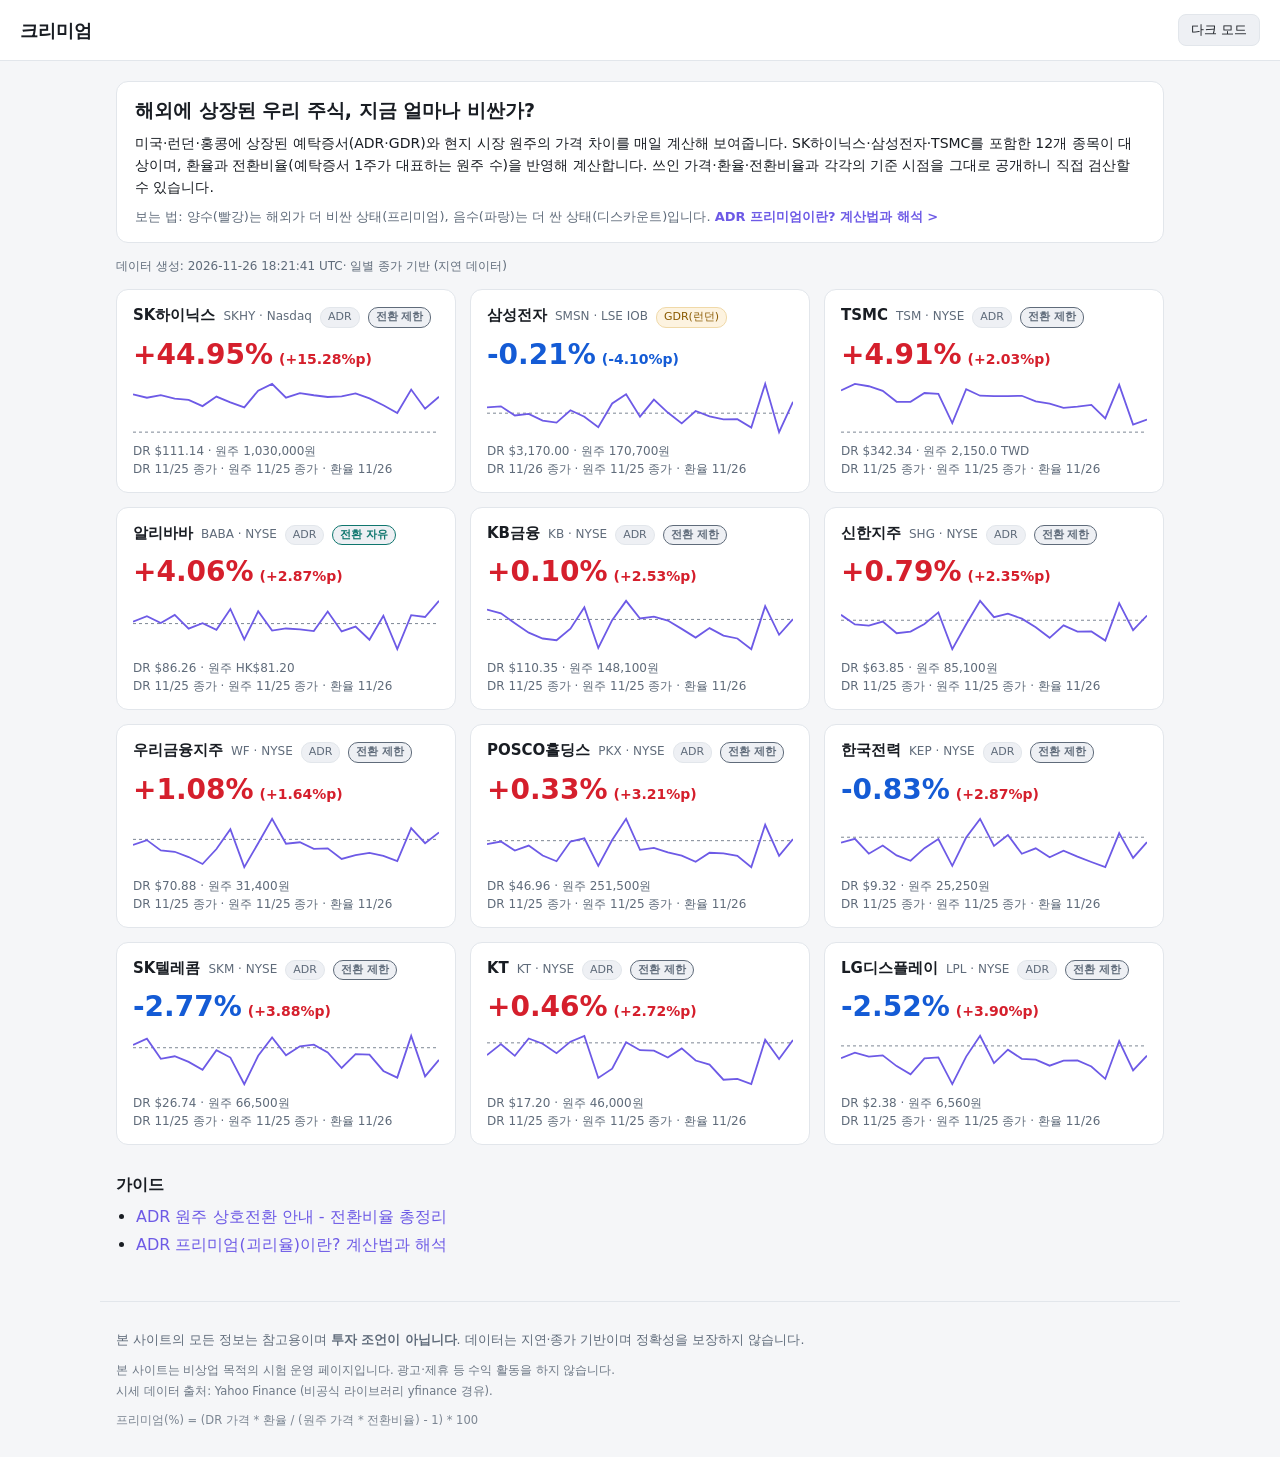
==== src/web/index.html @ 298f9322 "chore: intraday data update (2026-11-26T18:21)" ====
<!DOCTYPE html>
<html lang="ko">
<head>
<meta charset="utf-8">
<meta name="viewport" content="width=device-width, initial-scale=1">
<title>한국·대만 ADR 프리미엄 추적 - 크리미엄</title>
<meta name="description" content="SK하이닉스 SKHY, 삼성전자 GDR, TSMC 등 11종목의 ADR 프리미엄(괴리율)을 계산 근거와 함께 매일 차트로 보여드립니다.">
<link rel="canonical" href="https://jasony93.github.io/">
<meta property="og:title" content="한국·대만 ADR 프리미엄 추적 - 크리미엄">
<meta property="og:description" content="SK하이닉스 SKHY, 삼성전자 GDR, TSMC 등 11종목의 ADR 프리미엄(괴리율)을 계산 근거와 함께 매일 차트로 보여드립니다.">
<meta property="og:type" content="website">
<meta property="og:url" content="https://jasony93.github.io/">
<meta property="og:site_name" content="크리미엄">
<meta name="google-site-verification" content="awEyar43Z5ClZHmGhIsxER21AYQvNLZ_QZ8KQ0EwgG8">
<link rel="stylesheet" href="styles.css?v=40cbd6d7">
<script>
// 첫 페인트 전 테마 적용 (깜빡임 방지)
(function () {
  var saved = null;
  try { saved = localStorage.getItem("theme"); } catch (e) {}
  var theme = saved || (window.matchMedia &&
    window.matchMedia("(prefers-color-scheme: dark)").matches ? "dark" : "light");
  document.documentElement.setAttribute("data-theme", theme);
})();
// 구 해시 URL(#/SKHY) -> 새 경로 리다이렉트
(function () {
  var m = location.hash.match(/^#\/([A-Za-z0-9]+)/);
  if (!m) return;
  var t = m[1].toLowerCase();
  var known = ["skhy", "smsn", "tsm", "baba", "kb", "shg", "wf", "pkx", "kep", "skm", "kt", "lpl"];
  if (known.indexOf(t) >= 0) { location.replace("stocks/" + t + "/"); }
  else if (m[1] === "/" || m[1] === "") { location.replace("./"); }
})();
</script>
<script type="application/ld+json">{"@context": "https://schema.org", "@graph": [{"@type": "WebSite", "name": "크리미엄", "url": "https://jasony93.github.io/"}, {"@type": "Organization", "name": "크리미엄", "url": "https://jasony93.github.io/"}]}</script>
</head>
<body data-page="main" data-root="">
<header class="site-header">
  <a class="site-title" href="./">크리미엄</a>
  <button id="theme-toggle" class="theme-toggle" type="button"
          aria-label="라이트/다크 테마 전환">다크 모드</button>
</header>

<main id="view" class="view">
<section class="intro"><h1 class="intro-headline">해외에 상장된 우리 주식, 지금 얼마나 비싼가?</h1><p class="intro-body">미국·런던·홍콩에 상장된 예탁증서(ADR·GDR)와 현지 시장 원주의 가격 차이를 매일 계산해 보여줍니다. SK하이닉스·삼성전자·TSMC를 포함한 12개 종목이 대상이며, 환율과 전환비율(예탁증서 1주가 대표하는 원주 수)을 반영해 계산합니다. 쓰인 가격·환율·전환비율과 각각의 기준 시점을 그대로 공개하니 직접 검산할 수 있습니다.</p><p class="intro-reading">보는 법: 양수(빨강)는 해외가 더 비싼 상태(프리미엄), 음수(파랑)는 더 싼 상태(디스카운트)입니다. <a class="intro-link" href="guide/adr-premium/">ADR 프리미엄이란? 계산법과 해석 &gt;</a></p></section>
<p class="updated-at">데이터 생성: 2026-11-26 18:21:41 UTC· 일별 종가 기반 (지연 데이터)</p>
<div class="card-grid">
<a class="card" href="stocks/skhy/"><div class="card-head"><span class="card-name">SK하이닉스</span><span class="card-ticker">SKHY · Nasdaq</span><span class="badge">ADR</span><span class="badge conv-badge conv-badge-limited" title="DR을 원주로 바꾸는 방향만 자유롭고, 원주를 DR로 만드는 방향은 제한돼 괴리가 오래 유지될 수 있습니다">전환 제한</span></div><div class="card-premium pos">+44.95%<span class="card-delta pos" title="11/24 대비">(+15.28%p)</span></div><div class="card-spark"><svg viewBox="0 0 260 56" preserveAspectRatio="none" role="img" aria-label="최근 30일 프리미엄 추이"><line x1="0" x2="260" y1="52.14" y2="52.14" stroke="var(--zero-line)" stroke-width="1" stroke-dasharray="3 3" vector-effect="non-scaling-stroke"/><path d="M0.00 14.39 L11.82 17.74 L23.64 15.10 L35.45 18.71 L47.27 19.96 L59.09 26.10 L70.91 16.60 L82.73 22.45 L94.55 27.40 L106.36 10.66 L118.18 3.86 L130.00 17.61 L141.82 13.10 L153.64 15.26 L165.45 16.99 L177.27 16.29 L189.09 13.37 L200.91 18.45 L212.73 25.28 L224.55 33.04 L236.36 9.55 L248.18 28.73 L260.00 16.74" fill="none" stroke="var(--accent)" stroke-width="1.8" vector-effect="non-scaling-stroke"/></svg></div><div class="card-prices">DR $111.14 · 원주 1,030,000원</div><div class="card-asof">DR 11/25 종가 · 원주 11/25 종가 · 환율 11/26</div></a>
<a class="card" href="stocks/smsn/"><div class="card-head"><span class="card-name">삼성전자</span><span class="card-ticker">SMSN · LSE IOB</span><span class="badge badge-gdr" title="이 종목은 미국 ADR가 아닌 런던증권거래소(IOB) 상장 글로벌 예탁증서(GDR)입니다. USD로 거래되며 프리미엄 계산 방식은 ADR와 동일합니다.">GDR(런던)</span></div><div class="card-premium neg">-0.21%<span class="card-delta neg" title="11/25 대비">(-4.10%p)</span></div><div class="card-spark"><svg viewBox="0 0 260 56" preserveAspectRatio="none" role="img" aria-label="최근 30일 프리미엄 추이"><line x1="0" x2="260" y1="33.18" y2="33.18" stroke="var(--zero-line)" stroke-width="1" stroke-dasharray="3 3" vector-effect="non-scaling-stroke"/><path d="M0.00 27.29 L11.82 26.30 L23.64 35.48 L35.45 33.95 L47.27 40.56 L59.09 42.60 L70.91 30.21 L82.73 36.67 L94.55 47.27 L106.36 23.44 L118.18 14.21 L130.00 36.68 L141.82 19.61 L153.64 32.54 L165.45 43.42 L177.27 30.98 L189.09 36.29 L200.91 39.39 L212.73 39.19 L224.55 47.62 L236.36 3.86 L248.18 52.14 L260.00 21.82" fill="none" stroke="var(--accent)" stroke-width="1.8" vector-effect="non-scaling-stroke"/></svg></div><div class="card-prices">DR $3,170.00 · 원주 170,700원</div><div class="card-asof">DR 11/26 종가 · 원주 11/25 종가 · 환율 11/26</div></a>
<a class="card" href="stocks/tsm/"><div class="card-head"><span class="card-name">TSMC</span><span class="card-ticker">TSM · NYSE</span><span class="badge">ADR</span><span class="badge conv-badge conv-badge-limited" title="DR을 원주로 바꾸는 방향만 자유롭고, 원주를 DR로 만드는 방향은 제한돼 괴리가 오래 유지될 수 있습니다">전환 제한</span></div><div class="card-premium pos">+4.91%<span class="card-delta pos" title="11/24 대비">(+2.03%p)</span></div><div class="card-spark"><svg viewBox="0 0 260 56" preserveAspectRatio="none" role="img" aria-label="최근 30일 프리미엄 추이"><line x1="0" x2="260" y1="52.14" y2="52.14" stroke="var(--zero-line)" stroke-width="1" stroke-dasharray="3 3" vector-effect="non-scaling-stroke"/><path d="M0.00 10.50 L11.82 3.86 L23.64 6.24 L35.45 10.78 L47.27 21.74 L59.09 21.86 L70.91 13.01 L82.73 13.83 L94.55 43.04 L106.36 9.10 L118.18 15.69 L130.00 16.06 L141.82 16.15 L153.64 15.78 L165.45 21.32 L177.27 23.72 L189.09 27.86 L200.91 26.65 L212.73 24.86 L224.55 38.38 L236.36 4.89 L248.18 44.61 L260.00 39.47" fill="none" stroke="var(--accent)" stroke-width="1.8" vector-effect="non-scaling-stroke"/></svg></div><div class="card-prices">DR $342.34 · 원주 2,150.0 TWD</div><div class="card-asof">DR 11/25 종가 · 원주 11/25 종가 · 환율 11/26</div></a>
<a class="card" href="stocks/baba/"><div class="card-head"><span class="card-name">알리바바</span><span class="card-ticker">BABA · NYSE</span><span class="badge">ADR</span><span class="badge conv-badge conv-badge-free" title="원주와 DR 사이 양방향 전환이 자유로워 괴리가 작게 유지됩니다">전환 자유</span></div><div class="card-premium pos">+4.06%<span class="card-delta pos" title="11/24 대비">(+2.87%p)</span></div><div class="card-spark"><svg viewBox="0 0 260 56" preserveAspectRatio="none" role="img" aria-label="최근 30일 프리미엄 추이"><line x1="0" x2="260" y1="26.59" y2="26.59" stroke="var(--zero-line)" stroke-width="1" stroke-dasharray="3 3" vector-effect="non-scaling-stroke"/><path d="M0.00 24.76 L11.82 19.21 L23.64 26.05 L35.45 17.94 L47.27 31.70 L59.09 26.21 L70.91 32.78 L82.73 11.99 L94.55 42.38 L106.36 14.28 L118.18 33.63 L130.00 31.48 L141.82 32.34 L153.64 34.08 L165.45 14.46 L177.27 34.43 L189.09 29.58 L200.91 42.76 L212.73 18.75 L224.55 52.14 L236.36 18.17 L248.18 20.01 L260.00 3.86" fill="none" stroke="var(--accent)" stroke-width="1.8" vector-effect="non-scaling-stroke"/></svg></div><div class="card-prices">DR $86.26 · 원주 HK$81.20</div><div class="card-asof">DR 11/25 종가 · 원주 11/25 종가 · 환율 11/26</div></a>
<a class="card" href="stocks/kb/"><div class="card-head"><span class="card-name">KB금융</span><span class="card-ticker">KB · NYSE</span><span class="badge">ADR</span><span class="badge conv-badge conv-badge-limited" title="DR을 원주로 바꾸는 방향만 자유롭고, 원주를 DR로 만드는 방향은 제한돼 괴리가 오래 유지될 수 있습니다">전환 제한</span></div><div class="card-premium pos">+0.10%<span class="card-delta pos" title="11/24 대비">(+2.53%p)</span></div><div class="card-spark"><svg viewBox="0 0 260 56" preserveAspectRatio="none" role="img" aria-label="최근 30일 프리미엄 추이"><line x1="0" x2="260" y1="22.43" y2="22.43" stroke="var(--zero-line)" stroke-width="1" stroke-dasharray="3 3" vector-effect="non-scaling-stroke"/><path d="M0.00 12.51 L11.82 16.30 L23.64 26.16 L35.45 35.70 L47.27 41.51 L59.09 43.21 L70.91 31.67 L82.73 10.34 L94.55 50.97 L106.36 23.16 L118.18 3.86 L130.00 21.48 L141.82 19.62 L153.64 23.60 L165.45 31.89 L177.27 40.60 L189.09 31.09 L200.91 38.53 L212.73 41.49 L224.55 52.14 L236.36 9.14 L248.18 37.77 L260.00 22.17" fill="none" stroke="var(--accent)" stroke-width="1.8" vector-effect="non-scaling-stroke"/></svg></div><div class="card-prices">DR $110.35 · 원주 148,100원</div><div class="card-asof">DR 11/25 종가 · 원주 11/25 종가 · 환율 11/26</div></a>
<a class="card" href="stocks/shg/"><div class="card-head"><span class="card-name">신한지주</span><span class="card-ticker">SHG · NYSE</span><span class="badge">ADR</span><span class="badge conv-badge conv-badge-limited" title="DR을 원주로 바꾸는 방향만 자유롭고, 원주를 DR로 만드는 방향은 제한돼 괴리가 오래 유지될 수 있습니다">전환 제한</span></div><div class="card-premium pos">+0.79%<span class="card-delta pos" title="11/24 대비">(+2.35%p)</span></div><div class="card-spark"><svg viewBox="0 0 260 56" preserveAspectRatio="none" role="img" aria-label="최근 30일 프리미엄 추이"><line x1="0" x2="260" y1="23.24" y2="23.24" stroke="var(--zero-line)" stroke-width="1" stroke-dasharray="3 3" vector-effect="non-scaling-stroke"/><path d="M0.00 17.82 L11.82 27.40 L23.64 28.54 L35.45 24.56 L47.27 36.26 L59.09 34.59 L70.91 26.94 L82.73 15.40 L94.55 52.14 L106.36 27.22 L118.18 3.86 L130.00 20.19 L141.82 16.74 L153.64 21.65 L165.45 30.18 L177.27 40.83 L189.09 28.36 L200.91 34.55 L212.73 34.38 L224.55 43.53 L236.36 6.18 L248.18 33.12 L260.00 18.57" fill="none" stroke="var(--accent)" stroke-width="1.8" vector-effect="non-scaling-stroke"/></svg></div><div class="card-prices">DR $63.85 · 원주 85,100원</div><div class="card-asof">DR 11/25 종가 · 원주 11/25 종가 · 환율 11/26</div></a>
<a class="card" href="stocks/wf/"><div class="card-head"><span class="card-name">우리금융지주</span><span class="card-ticker">WF · NYSE</span><span class="badge">ADR</span><span class="badge conv-badge conv-badge-limited" title="DR을 원주로 바꾸는 방향만 자유롭고, 원주를 DR로 만드는 방향은 제한돼 괴리가 오래 유지될 수 있습니다">전환 제한</span></div><div class="card-premium pos">+1.08%<span class="card-delta pos" title="11/24 대비">(+1.64%p)</span></div><div class="card-spark"><svg viewBox="0 0 260 56" preserveAspectRatio="none" role="img" aria-label="최근 30일 프리미엄 추이"><line x1="0" x2="260" y1="24.39" y2="24.39" stroke="var(--zero-line)" stroke-width="1" stroke-dasharray="3 3" vector-effect="non-scaling-stroke"/><path d="M0.00 29.96 L11.82 25.14 L23.64 35.41 L35.45 36.78 L47.27 42.04 L59.09 49.00 L70.91 33.99 L82.73 14.17 L94.55 52.14 L106.36 28.19 L118.18 3.86 L130.00 28.73 L141.82 27.28 L153.64 33.83 L165.45 33.34 L177.27 43.94 L189.09 40.23 L200.91 37.94 L212.73 40.81 L224.55 46.03 L236.36 13.19 L248.18 28.17 L260.00 17.48" fill="none" stroke="var(--accent)" stroke-width="1.8" vector-effect="non-scaling-stroke"/></svg></div><div class="card-prices">DR $70.88 · 원주 31,400원</div><div class="card-asof">DR 11/25 종가 · 원주 11/25 종가 · 환율 11/26</div></a>
<a class="card" href="stocks/pkx/"><div class="card-head"><span class="card-name">POSCO홀딩스</span><span class="card-ticker">PKX · NYSE</span><span class="badge">ADR</span><span class="badge conv-badge conv-badge-limited" title="DR을 원주로 바꾸는 방향만 자유롭고, 원주를 DR로 만드는 방향은 제한돼 괴리가 오래 유지될 수 있습니다">전환 제한</span></div><div class="card-premium pos">+0.33%<span class="card-delta pos" title="11/24 대비">(+3.21%p)</span></div><div class="card-spark"><svg viewBox="0 0 260 56" preserveAspectRatio="none" role="img" aria-label="최근 30일 프리미엄 추이"><line x1="0" x2="260" y1="25.66" y2="25.66" stroke="var(--zero-line)" stroke-width="1" stroke-dasharray="3 3" vector-effect="non-scaling-stroke"/><path d="M0.00 29.23 L11.82 26.52 L23.64 35.58 L35.45 30.57 L47.27 40.52 L59.09 46.26 L70.91 26.54 L82.73 23.40 L94.55 50.83 L106.36 25.06 L118.18 3.86 L130.00 34.86 L141.82 32.88 L153.64 37.39 L165.45 40.62 L177.27 46.78 L189.09 37.73 L200.91 38.33 L212.73 40.80 L224.55 52.14 L236.36 9.76 L248.18 40.92 L260.00 24.17" fill="none" stroke="var(--accent)" stroke-width="1.8" vector-effect="non-scaling-stroke"/></svg></div><div class="card-prices">DR $46.96 · 원주 251,500원</div><div class="card-asof">DR 11/25 종가 · 원주 11/25 종가 · 환율 11/26</div></a>
<a class="card" href="stocks/kep/"><div class="card-head"><span class="card-name">한국전력</span><span class="card-ticker">KEP · NYSE</span><span class="badge">ADR</span><span class="badge conv-badge conv-badge-limited" title="DR을 원주로 바꾸는 방향만 자유롭고, 원주를 DR로 만드는 방향은 제한돼 괴리가 오래 유지될 수 있습니다">전환 제한</span></div><div class="card-premium neg">-0.83%<span class="card-delta pos" title="11/24 대비">(+2.87%p)</span></div><div class="card-spark"><svg viewBox="0 0 260 56" preserveAspectRatio="none" role="img" aria-label="최근 30일 프리미엄 추이"><line x1="0" x2="260" y1="22.22" y2="22.22" stroke="var(--zero-line)" stroke-width="1" stroke-dasharray="3 3" vector-effect="non-scaling-stroke"/><path d="M0.00 27.61 L11.82 23.88 L23.64 38.66 L35.45 30.55 L47.27 40.46 L59.09 45.76 L70.91 33.16 L82.73 24.06 L94.55 50.84 L106.36 22.55 L118.18 3.86 L130.00 30.85 L141.82 20.03 L153.64 38.77 L165.45 33.32 L177.27 42.33 L189.09 35.70 L200.91 41.56 L212.73 47.01 L224.55 52.14 L236.36 18.13 L248.18 42.96 L260.00 27.17" fill="none" stroke="var(--accent)" stroke-width="1.8" vector-effect="non-scaling-stroke"/></svg></div><div class="card-prices">DR $9.32 · 원주 25,250원</div><div class="card-asof">DR 11/25 종가 · 원주 11/25 종가 · 환율 11/26</div></a>
<a class="card" href="stocks/skm/"><div class="card-head"><span class="card-name">SK텔레콤</span><span class="card-ticker">SKM · NYSE</span><span class="badge">ADR</span><span class="badge conv-badge conv-badge-limited" title="DR을 원주로 바꾸는 방향만 자유롭고, 원주를 DR로 만드는 방향은 제한돼 괴리가 오래 유지될 수 있습니다">전환 제한</span></div><div class="card-premium neg">-2.77%<span class="card-delta pos" title="11/24 대비">(+3.88%p)</span></div><div class="card-spark"><svg viewBox="0 0 260 56" preserveAspectRatio="none" role="img" aria-label="최근 30일 프리미엄 추이"><line x1="0" x2="260" y1="15.72" y2="15.72" stroke="var(--zero-line)" stroke-width="1" stroke-dasharray="3 3" vector-effect="non-scaling-stroke"/><path d="M0.00 12.94 L11.82 6.66 L23.64 26.83 L35.45 24.29 L47.27 29.90 L59.09 37.87 L70.91 18.17 L82.73 25.57 L94.55 52.14 L106.36 23.81 L118.18 5.39 L130.00 23.19 L141.82 14.31 L153.64 12.71 L165.45 20.38 L177.27 35.99 L189.09 22.12 L200.91 22.56 L212.73 38.94 L224.55 45.64 L236.36 3.86 L248.18 44.41 L260.00 27.90" fill="none" stroke="var(--accent)" stroke-width="1.8" vector-effect="non-scaling-stroke"/></svg></div><div class="card-prices">DR $26.74 · 원주 66,500원</div><div class="card-asof">DR 11/25 종가 · 원주 11/25 종가 · 환율 11/26</div></a>
<a class="card" href="stocks/kt/"><div class="card-head"><span class="card-name">KT</span><span class="card-ticker">KT · NYSE</span><span class="badge">ADR</span><span class="badge conv-badge conv-badge-limited" title="DR을 원주로 바꾸는 방향만 자유롭고, 원주를 DR로 만드는 방향은 제한돼 괴리가 오래 유지될 수 있습니다">전환 제한</span></div><div class="card-premium pos">+0.46%<span class="card-delta pos" title="11/24 대비">(+2.72%p)</span></div><div class="card-spark"><svg viewBox="0 0 260 56" preserveAspectRatio="none" role="img" aria-label="최근 30일 프리미엄 추이"><line x1="0" x2="260" y1="10.85" y2="10.85" stroke="var(--zero-line)" stroke-width="1" stroke-dasharray="3 3" vector-effect="non-scaling-stroke"/><path d="M0.00 23.16 L11.82 12.16 L23.64 23.82 L35.45 6.52 L47.27 11.77 L59.09 21.23 L70.91 9.66 L82.73 3.86 L94.55 45.91 L106.36 36.64 L118.18 10.22 L130.00 18.22 L141.82 18.58 L153.64 25.58 L165.45 16.41 L177.27 28.52 L189.09 32.64 L200.91 47.72 L212.73 46.93 L224.55 52.14 L236.36 7.70 L248.18 26.98 L260.00 7.94" fill="none" stroke="var(--accent)" stroke-width="1.8" vector-effect="non-scaling-stroke"/></svg></div><div class="card-prices">DR $17.20 · 원주 46,000원</div><div class="card-asof">DR 11/25 종가 · 원주 11/25 종가 · 환율 11/26</div></a>
<a class="card" href="stocks/lpl/"><div class="card-head"><span class="card-name">LG디스플레이</span><span class="card-ticker">LPL · NYSE</span><span class="badge">ADR</span><span class="badge conv-badge conv-badge-limited" title="DR을 원주로 바꾸는 방향만 자유롭고, 원주를 DR로 만드는 방향은 제한돼 괴리가 오래 유지될 수 있습니다">전환 제한</span></div><div class="card-premium neg">-2.52%<span class="card-delta pos" title="11/24 대비">(+3.90%p)</span></div><div class="card-spark"><svg viewBox="0 0 260 56" preserveAspectRatio="none" role="img" aria-label="최근 30일 프리미엄 추이"><line x1="0" x2="260" y1="13.90" y2="13.90" stroke="var(--zero-line)" stroke-width="1" stroke-dasharray="3 3" vector-effect="non-scaling-stroke"/><path d="M0.00 26.12 L11.82 20.75 L23.64 24.69 L35.45 23.35 L47.27 34.11 L59.09 42.33 L70.91 26.36 L82.73 25.43 L94.55 52.14 L106.36 24.61 L118.18 3.86 L130.00 31.05 L141.82 17.64 L153.64 26.82 L165.45 27.65 L177.27 33.66 L189.09 28.64 L200.91 28.50 L212.73 34.53 L224.55 46.82 L236.36 8.99 L248.18 38.31 L260.00 23.69" fill="none" stroke="var(--accent)" stroke-width="1.8" vector-effect="non-scaling-stroke"/></svg></div><div class="card-prices">DR $2.38 · 원주 6,560원</div><div class="card-asof">DR 11/25 종가 · 원주 11/25 종가 · 환율 11/26</div></a>
</div>
<section class="guide-list"><h2>가이드</h2><ul>
<li><a href="guide/adr-conversion/">ADR 원주 상호전환 안내 - 전환비율 총정리</a></li>
<li><a href="guide/adr-premium/">ADR 프리미엄(괴리율)이란? 계산법과 해석</a></li>
</ul></section>
</main>

<footer class="site-footer">
  <p>본 사이트의 모든 정보는 참고용이며 <strong>투자 조언이 아닙니다</strong>. 데이터는 지연·종가 기반이며 정확성을 보장하지 않습니다.</p>
  <p class="footer-notice">본 사이트는 비상업 목적의 시험 운영 페이지입니다. 광고·제휴 등 수익 활동을 하지 않습니다.</p>
  <p class="footer-notice">시세 데이터 출처: Yahoo Finance (비공식 라이브러리 yfinance 경유).</p>
  <p class="footer-sub">프리미엄(%) = (DR 가격 * 환율 / (원주 가격 * 전환비율) - 1) * 100</p>
</footer>

<script src="app.js?v=84deca25"></script>
</body>
</html>
---- src/web/styles.css ----
/* ADR 프리미엄 트래커 - 라이트/다크 테마는 CSS 변수로 관리 */

:root[data-theme="light"] {
  --bg: #f5f6f8;
  --surface: #ffffff;
  --text: #191d23;
  --muted: #5f6b7a;
  --border: #e2e6eb;
  --pos: #d51f2c;        /* 프리미엄 양수 = 빨강 (국내 관례) */
  --neg: #145bd5;        /* 프리미엄 음수 = 파랑 */
  --accent: #6d5ae6;     /* 차트 라인 (중립색) */
  --accent-contrast: #ffffff; /* accent 배경 위 텍스트 (활성 탭) - vs #6d5ae6 = 4.93:1 */
  --zero-line: #7d8794;  /* 0% 기준선 - vs surface #ffffff = 3.64:1 (WCAG 비텍스트 3:1) */
  --sma20: #b45309;      /* F5 SMA20 - vs #ffffff = 5.02:1 */
  --sma60: #0f766e;      /* F5 SMA60 - vs #ffffff = 5.47:1 */
  --avg-line: #5f6b7a;   /* F5 기간 평균선 - vs #ffffff = 5.43:1 */
  --vol-bar: #5b7ca8;    /* F6 거래량 바 - vs #ffffff = 4.29:1 */
  --conv-open: #0f766e;    /* 전환 열린 방향 - vs surface 5.47:1 / vs badge-bg 4.80:1 */
  --conv-blocked: #5f6b7a; /* 전환 막힌 방향 - vs surface 5.43:1 / vs badge-bg 4.76:1 */
  --grid: #edf0f3;
  --tooltip-bg: #22262c;
  --tooltip-text: #f2f4f7;
  --badge-bg: #eef0f4;
  --warn-bg: #fdf3e0;
  --warn-text: #8a5a00;
  --warn-border: #f0d9a8;
}

:root[data-theme="dark"] {
  --bg: #14171c;
  --surface: #1d2128;
  --text: #e8ebef;
  --muted: #99a3b0;
  --border: #2c323b;
  --pos: #ff6b6b;
  --neg: #6ea8ff;
  --accent: #9d8cff;
  --accent-contrast: #14171c; /* accent 배경 위 텍스트 (활성 탭) - vs #9d8cff = 6.53:1 */
  --zero-line: #6b7480;
  --sma20: #f0a24f;      /* F5 SMA20 - vs #1d2128 = 7.68:1 */
  --sma60: #4fd1c5;      /* F5 SMA60 - vs #1d2128 = 8.66:1 */
  --avg-line: #99a3b0;   /* F5 기간 평균선 - vs #1d2128 = 6.32:1 */
  --vol-bar: #7d93b3;    /* F6 거래량 바 - vs #1d2128 = 5.15:1 */
  --conv-open: #4fd1c5;    /* 전환 열린 방향 - vs surface 8.66:1 / vs badge-bg 7.12:1 */
  --conv-blocked: #99a3b0; /* 전환 막힌 방향 - vs surface 6.32:1 / vs badge-bg 5.20:1 */
  --grid: #262b33;
  --tooltip-bg: #f2f4f7;
  --tooltip-text: #22262c;
  --badge-bg: #2a303a;
  --warn-bg: #3a2f18;
  --warn-text: #f0c674;
  --warn-border: #57451f;
}

* { box-sizing: border-box; }

html, body {
  margin: 0;
  padding: 0;
  background: var(--bg);
  color: var(--text);
  font-family: "Pretendard", "Malgun Gothic", "Apple SD Gothic Neo",
               system-ui, sans-serif;
  line-height: 1.5;
}

a { color: inherit; text-decoration: none; }

.site-header {
  display: flex;
  align-items: center;
  justify-content: space-between;
  gap: 12px;
  padding: 14px 20px;
  border-bottom: 1px solid var(--border);
  background: var(--surface);
  position: sticky;
  top: 0;
  z-index: 10;
}

.site-title { font-size: 18px; font-weight: 700; }

.theme-toggle {
  border: 1px solid var(--border);
  background: var(--badge-bg);
  color: var(--text);
  border-radius: 8px;
  padding: 6px 12px;
  font-size: 13px;
  cursor: pointer;
}
.theme-toggle:hover { border-color: var(--muted); }

.view {
  max-width: 1080px;
  margin: 0 auto;
  padding: 20px 16px 40px;
}

.loading, .fatal-error { color: var(--muted); text-align: center; padding: 48px 0; }
.fatal-error strong { color: var(--pos); }

.updated-at {
  color: var(--muted);
  font-size: 12px;
  margin: 0 0 14px;
}

/* ---- 메인 랜딩 소개 블록 (2026-08-06) ---- */
.intro {
  background: var(--surface);
  border: 1px solid var(--border);
  border-radius: 12px;
  padding: 16px 18px;
  margin: 0 0 14px;
}
.intro-headline {
  font-size: 19px;
  font-weight: 800;
  margin: 0 0 8px;
  line-height: 1.35;
}
.intro-body {
  margin: 0;
  font-size: 14px;
  line-height: 1.6;
  color: var(--text);
}
.intro-reading {
  margin: 8px 0 0;
  font-size: 13px;
  color: var(--muted);
}
.intro-link {
  color: var(--accent);
  font-weight: 700;
  white-space: nowrap;
}
.intro-link:hover { text-decoration: underline; }
@media (max-width: 560px) {
  .intro { padding: 13px 14px; }
  .intro-headline { font-size: 17px; }
  .intro-body { font-size: 13.5px; }
}

/* ---- 메인 카드 그리드 ---- */
.card-grid {
  display: grid;
  grid-template-columns: repeat(3, 1fr);
  gap: 14px;
}
@media (max-width: 900px) { .card-grid { grid-template-columns: repeat(2, 1fr); } }
@media (max-width: 560px) { .card-grid { grid-template-columns: 1fr; } }

.card {
  background: var(--surface);
  border: 1px solid var(--border);
  border-radius: 12px;
  padding: 14px 16px;
  display: block;
  transition: border-color .15s;
}
.card:hover { border-color: var(--accent); }

.card-head {
  display: flex;
  align-items: baseline;
  gap: 8px;
  flex-wrap: wrap;
}
.card-name { font-weight: 700; font-size: 15px; }
.card-ticker { color: var(--muted); font-size: 12px; }

.badge {
  font-size: 11px;
  padding: 1px 7px;
  border-radius: 10px;
  background: var(--badge-bg);
  color: var(--muted);
  border: 1px solid var(--border);
  white-space: nowrap;
}
.badge-gdr { color: var(--warn-text); background: var(--warn-bg); border-color: var(--warn-border); }

.card-premium {
  font-size: 28px;
  font-weight: 800;
  margin: 6px 0 2px;
  font-variant-numeric: tabular-nums;
}
.pos { color: var(--pos); }
.neg { color: var(--neg); }

.card-spark { margin: 4px 0 6px; }
.card-spark svg { display: block; width: 100%; height: 56px; }

.card-prices, .card-asof {
  font-size: 12px;
  color: var(--muted);
  font-variant-numeric: tabular-nums;
}

.stale-badge {
  display: inline-block;
  margin-top: 6px;
  font-size: 11px;
  padding: 2px 8px;
  border-radius: 8px;
  background: var(--warn-bg);
  color: var(--warn-text);
  border: 1px solid var(--warn-border);
}

/* ---- 상세 화면 ---- */
.back-link { color: var(--muted); font-size: 13px; display: inline-block; margin-bottom: 12px; }
.back-link:hover { color: var(--text); }

.detail-head {
  display: flex;
  align-items: baseline;
  gap: 10px;
  flex-wrap: wrap;
  margin-bottom: 4px;
}
.detail-name { font-size: 22px; font-weight: 800; margin: 0; }
.detail-ticker { color: var(--muted); font-size: 14px; }

.gdr-notice {
  background: var(--warn-bg);
  color: var(--warn-text);
  border: 1px solid var(--warn-border);
  border-radius: 8px;
  padding: 8px 12px;
  font-size: 13px;
  margin: 10px 0;
}

.detail-premium {
  font-size: 44px;
  font-weight: 800;
  margin: 8px 0 2px;
  font-variant-numeric: tabular-nums;
}
.detail-implied { color: var(--muted); font-size: 13px; margin-bottom: 14px; }

.source-grid {
  display: grid;
  grid-template-columns: repeat(4, 1fr);
  gap: 10px;
  margin: 14px 0 20px;
}
@media (max-width: 760px) { .source-grid { grid-template-columns: repeat(2, 1fr); } }

.source-item {
  background: var(--surface);
  border: 1px solid var(--border);
  border-radius: 10px;
  padding: 10px 12px;
}
.source-label { font-size: 12px; color: var(--muted); }
.source-value { font-size: 16px; font-weight: 700; font-variant-numeric: tabular-nums; }
.source-date { font-size: 11px; color: var(--muted); }

/* 기간 탭 */
.period-tabs { display: flex; gap: 6px; margin-bottom: 10px; flex-wrap: wrap; }
.period-tab {
  border: 1px solid var(--border);
  background: var(--surface);
  color: var(--muted);
  border-radius: 8px;
  padding: 5px 14px;
  font-size: 13px;
  cursor: pointer;
}
.period-tab.active {
  background: var(--accent);
  border-color: var(--accent);
  color: var(--accent-contrast);
  font-weight: 700;
}

.chart-wrap {
  position: relative;
  background: var(--surface);
  border: 1px solid var(--border);
  border-radius: 12px;
  padding: 12px 8px 6px;
}
.chart-wrap svg { display: block; width: 100%; }

.chart-tooltip {
  position: absolute;
  pointer-events: none;
  background: var(--tooltip-bg);
  color: var(--tooltip-text);
  border-radius: 8px;
  padding: 8px 10px;
  font-size: 12px;
  line-height: 1.45;
  white-space: nowrap;
  display: none;
  z-index: 5;
  box-shadow: 0 4px 14px rgba(0,0,0,.25);
  font-variant-numeric: tabular-nums;
}
.chart-tooltip .tt-date { font-weight: 700; }
.chart-tooltip .tt-ff { opacity: .75; }

.chart-note { color: var(--muted); font-size: 12px; margin-top: 8px; }

/* 수식 안내 */
.formula-box {
  background: var(--surface);
  border: 1px solid var(--border);
  border-radius: 12px;
  padding: 14px 16px;
  margin-top: 20px;
  font-size: 13px;
}
.formula-box h3 { margin: 0 0 8px; font-size: 14px; }
.formula-box code {
  display: block;
  background: var(--badge-bg);
  border-radius: 8px;
  padding: 8px 10px;
  margin: 8px 0;
  overflow-x: auto;
  font-size: 12.5px;
}
.formula-box ul { margin: 6px 0 0; padding-left: 18px; color: var(--muted); }
.formula-box li { margin: 2px 0; }

/* ---- v2: F4 전일 대비 %p ---- */
.card-delta { font-size: 14px; font-weight: 700; margin-left: 6px; }
.detail-delta { font-size: 16px; font-weight: 700; margin-left: 8px; }

/* ---- v2: F2 장중 지연 시세 배지 ---- */
.live-badge {
  display: inline-block;
  margin: 6px 0 2px;
  font-size: 11.5px;
  padding: 2px 8px;
  border-radius: 8px;
  background: var(--badge-bg);
  color: var(--muted);
  border: 1px solid var(--border);
}
.snap-footnote { margin-top: -8px; margin-bottom: 16px; }

/* ---- v2: F1/F3/F5/F6 차트 툴바 ---- */
.chart-toolbar {
  display: flex;
  align-items: center;
  gap: 6px;
  flex-wrap: wrap;
  margin: 0 0 10px;
}
.unit-group { display: inline-flex; gap: 0; }
.unit-group .chart-toggle { border-radius: 0; }
.unit-group .chart-toggle:first-child { border-radius: 8px 0 0 8px; }
.unit-group .chart-toggle:last-child { border-radius: 0 8px 8px 0; }
.chart-toggle {
  border: 1px solid var(--border);
  background: var(--surface);
  color: var(--muted);
  border-radius: 8px;
  padding: 4px 10px;
  font-size: 12.5px;
  cursor: pointer;
}
.chart-toggle.active {
  background: var(--accent);
  border-color: var(--accent);
  color: var(--accent-contrast);
  font-weight: 700;
}
.chart-toggle:disabled {
  opacity: .45;
  cursor: not-allowed;
}
.pan-status {
  font-size: 12px;
  color: var(--warn-text);
  background: var(--warn-bg);
  border: 1px solid var(--warn-border);
  border-radius: 8px;
  padding: 3px 8px;
}

.chart-legend {
  display: flex;
  gap: 14px;
  flex-wrap: wrap;
  padding: 6px 8px 2px;
  font-size: 12px;
  color: var(--muted);
}
.legend-item { display: inline-flex; align-items: center; gap: 5px; }
.legend-swatch {
  display: inline-block;
  width: 14px;
  height: 3px;
  border-radius: 2px;
}
.vol-panel { margin-top: 4px; border-top: 1px solid var(--border); }
/* 호버 연동: 강조 대상 외 바를 감쇠 (색상 의미는 유지) */
.vol-panel .vol-bar { transition: opacity .08s linear; }
.chart-wrap:focus { outline: 2px solid var(--accent); outline-offset: 2px; }

/* F1 패닝: 세로 스크롤 유지 + 드래그 중 텍스트 선택 방지 + 커서 */
.chart-wrap { touch-action: pan-y; }
.chart-wrap svg {
  user-select: none;
  -webkit-user-select: none;
}
.chart-wrap.pan-enabled svg { cursor: grab; }
.chart-wrap.panning svg { cursor: grabbing; }

/* ---- v2: F7 전환 현황 ---- */
.conv-section {
  background: var(--surface);
  border: 1px solid var(--border);
  border-radius: 12px;
  padding: 14px 16px;
  margin: 0 0 20px;
}
.conv-section h3 { margin: 0 0 10px; font-size: 15px; }
.conv-limit { margin: 0 0 10px; font-size: 13.5px; }
.gauge {
  position: relative;
  height: 14px;
  background: var(--badge-bg);
  border: 1px solid var(--border);
  border-radius: 7px;
  overflow: hidden;
  margin-bottom: 10px;
}
.gauge-fill {
  position: absolute;
  left: 0; top: 0; bottom: 0;
  background: var(--accent);
  border-radius: 7px 0 0 7px;
}
.gauge-limit {
  position: absolute;
  top: -2px; bottom: -2px;
  width: 2px;
  background: var(--pos);
}
.conv-row {
  display: flex;
  justify-content: space-between;
  gap: 10px;
  font-size: 13.5px;
  padding: 3px 0;
}
.conv-row strong { font-variant-numeric: tabular-nums; }
.conv-markets {
  display: grid;
  grid-template-columns: 1fr 1fr;
  gap: 10px;
  margin: 10px 0;
}
@media (max-width: 560px) { .conv-markets { grid-template-columns: 1fr; } }
.conv-market {
  background: var(--badge-bg);
  border-radius: 10px;
  padding: 10px 12px;
}
.conv-unknown { color: var(--muted); }

/* 전환 구조 시각화 (2026-08-05) */
.conv-structure {
  display: flex;
  align-items: center;
  gap: 16px;
  flex-wrap: wrap;
  background: var(--badge-bg);
  border: 1px solid var(--border);
  border-radius: 10px;
  padding: 12px 14px;
  margin-bottom: 14px;
}
.conv-diagram {
  width: 304px;
  max-width: 100%;
  height: auto;
  flex: 0 0 auto;
}
.conv-structure-text { flex: 1 1 220px; min-width: 0; }
.conv-structure-text p {
  margin: 8px 0 0;
  font-size: 13px;
  color: var(--muted);
  line-height: 1.5;
}
@media (max-width: 560px) {
  .conv-structure { gap: 10px; padding: 10px; }
  .conv-structure-text { flex-basis: 100%; }
}

.conv-badge { font-weight: 700; }
.conv-badge-free {
  color: var(--conv-open);
  border-color: var(--conv-open);
}
.conv-badge-limited {
  color: var(--conv-blocked);
  border-color: var(--conv-blocked);
}

/* 수식 안내 - 여러 줄 수식 블록 */
.formula-box code { white-space: pre-line; }

/* ---- 가이드 페이지·목록 ---- */
.guide-list { margin-top: 28px; }
.guide-list h2 { font-size: 16px; margin: 0 0 8px; }
.guide-list ul { margin: 0; padding-left: 20px; }
.guide-list li { margin: 4px 0; }
.guide-list a { color: var(--accent); }
.guide-list a:hover { text-decoration: underline; }

.guide-article {
  background: var(--surface);
  border: 1px solid var(--border);
  border-radius: 12px;
  padding: 20px 22px;
  font-size: 14.5px;
}
.guide-article h1 { font-size: 22px; margin: 0 0 14px; }
.guide-article h2 { font-size: 17px; margin: 22px 0 8px; }
.guide-article h3 { font-size: 15px; margin: 16px 0 6px; }
.guide-article p { margin: 8px 0; }
.guide-article ul, .guide-article ol { margin: 8px 0; padding-left: 22px; }
.guide-article blockquote {
  margin: 10px 0;
  padding: 6px 14px;
  border-left: 3px solid var(--accent);
  color: var(--muted);
}
.guide-article code {
  background: var(--badge-bg);
  border-radius: 4px;
  padding: 1px 5px;
  font-size: 13px;
}
.guide-article pre {
  background: var(--badge-bg);
  border-radius: 8px;
  padding: 10px 12px;
  overflow-x: auto;
  margin: 10px 0;
}
.guide-article pre code {
  background: none;
  padding: 0;
  font-size: 12.5px;
  white-space: pre;
}
.guide-article a { color: var(--accent); }
.guide-article a:hover { text-decoration: underline; }
.guide-article a { word-break: break-all; }
.guide-article hr { border: 0; border-top: 1px solid var(--border); margin: 18px 0; }
.guide-article .table-wrap { overflow-x: auto; margin: 10px 0; }
.guide-article table { border-collapse: collapse; font-size: 13px; min-width: 480px; }
.guide-article th, .guide-article td {
  border: 1px solid var(--border);
  padding: 6px 10px;
  text-align: left;
  vertical-align: top;
}
.guide-article th { background: var(--badge-bg); }

.site-footer {
  max-width: 1080px;
  margin: 0 auto;
  padding: 16px;
  border-top: 1px solid var(--border);
  color: var(--muted);
  font-size: 12.5px;
}
.site-footer .footer-sub { font-size: 11.5px; opacity: .8; }
.site-footer .footer-notice { font-size: 11.5px; margin: 4px 0; opacity: .9; }
.site-footer .footer-notice a { text-decoration: underline; }
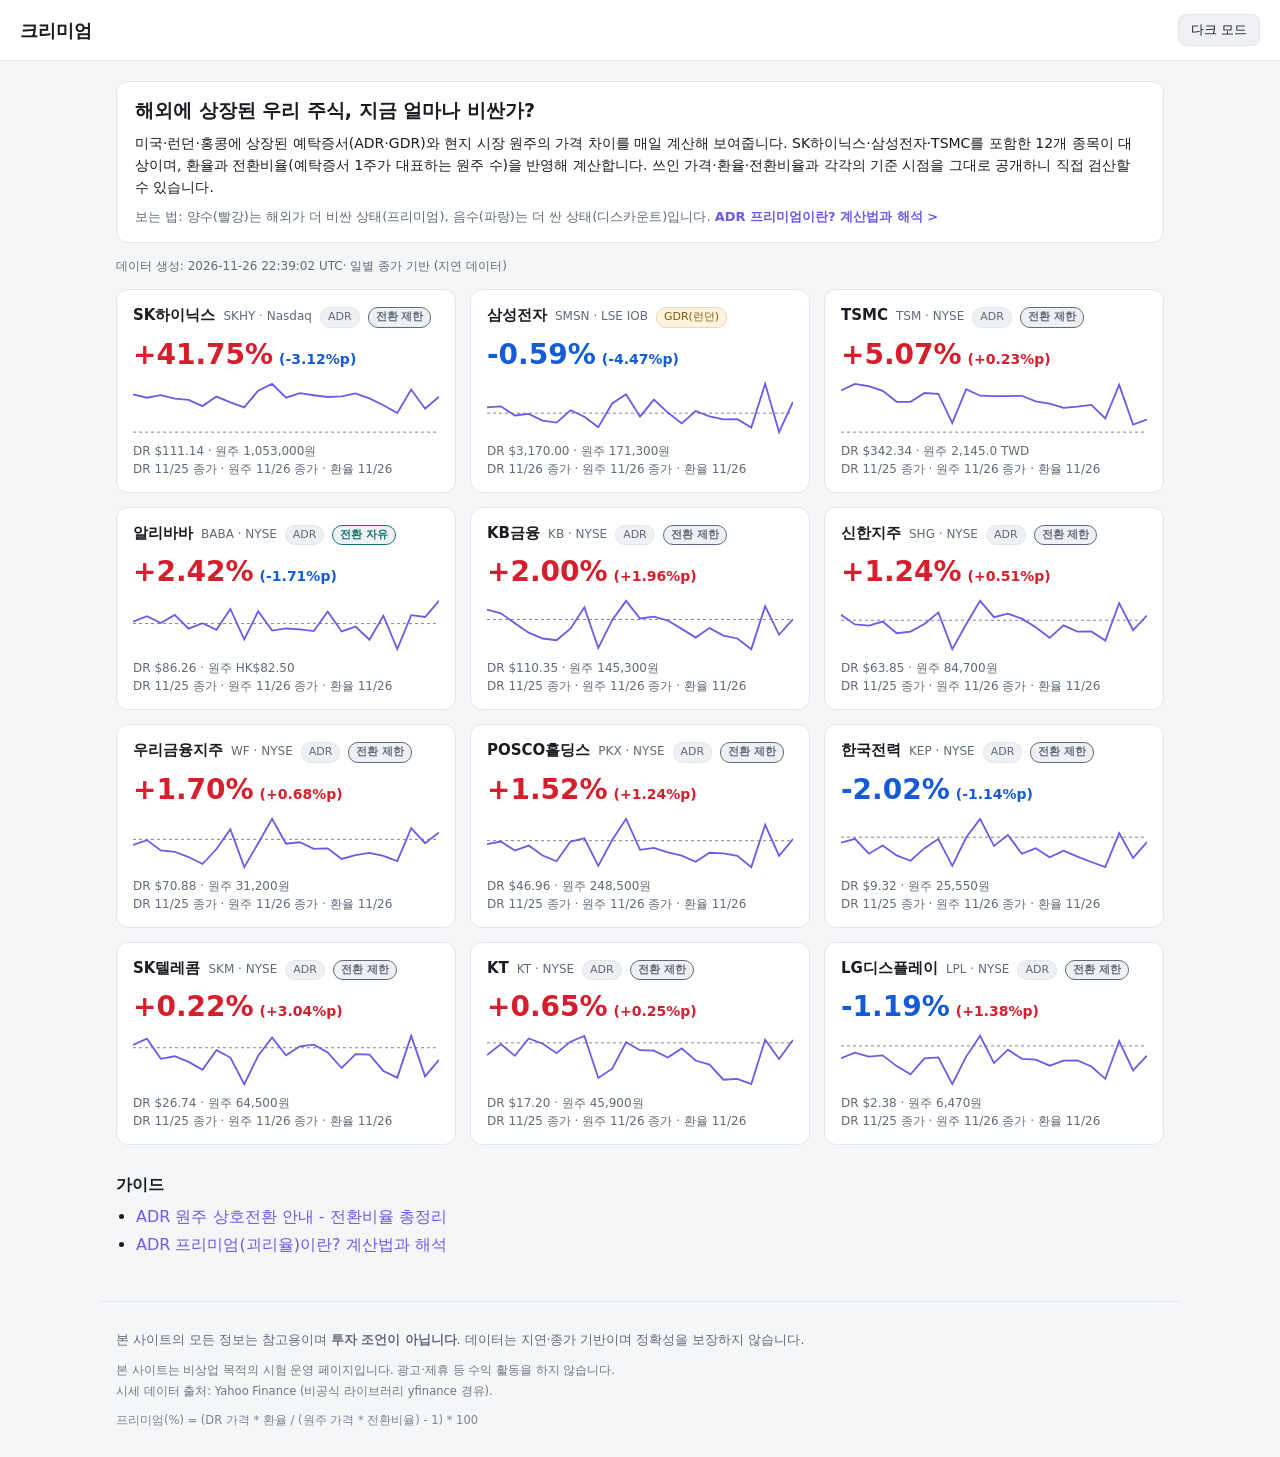
==== commit 3f5e324f: "chore: intraday data update (2026-11-26T22:39)" ====
--- a/src/web/index.html
+++ b/src/web/index.html
@@ -43,20 +43,20 @@
 
 <main id="view" class="view">
 <section class="intro"><h1 class="intro-headline">해외에 상장된 우리 주식, 지금 얼마나 비싼가?</h1><p class="intro-body">미국·런던·홍콩에 상장된 예탁증서(ADR·GDR)와 현지 시장 원주의 가격 차이를 매일 계산해 보여줍니다. SK하이닉스·삼성전자·TSMC를 포함한 12개 종목이 대상이며, 환율과 전환비율(예탁증서 1주가 대표하는 원주 수)을 반영해 계산합니다. 쓰인 가격·환율·전환비율과 각각의 기준 시점을 그대로 공개하니 직접 검산할 수 있습니다.</p><p class="intro-reading">보는 법: 양수(빨강)는 해외가 더 비싼 상태(프리미엄), 음수(파랑)는 더 싼 상태(디스카운트)입니다. <a class="intro-link" href="guide/adr-premium/">ADR 프리미엄이란? 계산법과 해석 &gt;</a></p></section>
-<p class="updated-at">데이터 생성: 2026-11-26 18:21:41 UTC· 일별 종가 기반 (지연 데이터)</p>
+<p class="updated-at">데이터 생성: 2026-11-26 22:39:02 UTC· 일별 종가 기반 (지연 데이터)</p>
 <div class="card-grid">
-<a class="card" href="stocks/skhy/"><div class="card-head"><span class="card-name">SK하이닉스</span><span class="card-ticker">SKHY · Nasdaq</span><span class="badge">ADR</span><span class="badge conv-badge conv-badge-limited" title="DR을 원주로 바꾸는 방향만 자유롭고, 원주를 DR로 만드는 방향은 제한돼 괴리가 오래 유지될 수 있습니다">전환 제한</span></div><div class="card-premium pos">+44.95%<span class="card-delta pos" title="11/24 대비">(+15.28%p)</span></div><div class="card-spark"><svg viewBox="0 0 260 56" preserveAspectRatio="none" role="img" aria-label="최근 30일 프리미엄 추이"><line x1="0" x2="260" y1="52.14" y2="52.14" stroke="var(--zero-line)" stroke-width="1" stroke-dasharray="3 3" vector-effect="non-scaling-stroke"/><path d="M0.00 14.39 L11.82 17.74 L23.64 15.10 L35.45 18.71 L47.27 19.96 L59.09 26.10 L70.91 16.60 L82.73 22.45 L94.55 27.40 L106.36 10.66 L118.18 3.86 L130.00 17.61 L141.82 13.10 L153.64 15.26 L165.45 16.99 L177.27 16.29 L189.09 13.37 L200.91 18.45 L212.73 25.28 L224.55 33.04 L236.36 9.55 L248.18 28.73 L260.00 16.74" fill="none" stroke="var(--accent)" stroke-width="1.8" vector-effect="non-scaling-stroke"/></svg></div><div class="card-prices">DR $111.14 · 원주 1,030,000원</div><div class="card-asof">DR 11/25 종가 · 원주 11/25 종가 · 환율 11/26</div></a>
-<a class="card" href="stocks/smsn/"><div class="card-head"><span class="card-name">삼성전자</span><span class="card-ticker">SMSN · LSE IOB</span><span class="badge badge-gdr" title="이 종목은 미국 ADR가 아닌 런던증권거래소(IOB) 상장 글로벌 예탁증서(GDR)입니다. USD로 거래되며 프리미엄 계산 방식은 ADR와 동일합니다.">GDR(런던)</span></div><div class="card-premium neg">-0.21%<span class="card-delta neg" title="11/25 대비">(-4.10%p)</span></div><div class="card-spark"><svg viewBox="0 0 260 56" preserveAspectRatio="none" role="img" aria-label="최근 30일 프리미엄 추이"><line x1="0" x2="260" y1="33.18" y2="33.18" stroke="var(--zero-line)" stroke-width="1" stroke-dasharray="3 3" vector-effect="non-scaling-stroke"/><path d="M0.00 27.29 L11.82 26.30 L23.64 35.48 L35.45 33.95 L47.27 40.56 L59.09 42.60 L70.91 30.21 L82.73 36.67 L94.55 47.27 L106.36 23.44 L118.18 14.21 L130.00 36.68 L141.82 19.61 L153.64 32.54 L165.45 43.42 L177.27 30.98 L189.09 36.29 L200.91 39.39 L212.73 39.19 L224.55 47.62 L236.36 3.86 L248.18 52.14 L260.00 21.82" fill="none" stroke="var(--accent)" stroke-width="1.8" vector-effect="non-scaling-stroke"/></svg></div><div class="card-prices">DR $3,170.00 · 원주 170,700원</div><div class="card-asof">DR 11/26 종가 · 원주 11/25 종가 · 환율 11/26</div></a>
-<a class="card" href="stocks/tsm/"><div class="card-head"><span class="card-name">TSMC</span><span class="card-ticker">TSM · NYSE</span><span class="badge">ADR</span><span class="badge conv-badge conv-badge-limited" title="DR을 원주로 바꾸는 방향만 자유롭고, 원주를 DR로 만드는 방향은 제한돼 괴리가 오래 유지될 수 있습니다">전환 제한</span></div><div class="card-premium pos">+4.91%<span class="card-delta pos" title="11/24 대비">(+2.03%p)</span></div><div class="card-spark"><svg viewBox="0 0 260 56" preserveAspectRatio="none" role="img" aria-label="최근 30일 프리미엄 추이"><line x1="0" x2="260" y1="52.14" y2="52.14" stroke="var(--zero-line)" stroke-width="1" stroke-dasharray="3 3" vector-effect="non-scaling-stroke"/><path d="M0.00 10.50 L11.82 3.86 L23.64 6.24 L35.45 10.78 L47.27 21.74 L59.09 21.86 L70.91 13.01 L82.73 13.83 L94.55 43.04 L106.36 9.10 L118.18 15.69 L130.00 16.06 L141.82 16.15 L153.64 15.78 L165.45 21.32 L177.27 23.72 L189.09 27.86 L200.91 26.65 L212.73 24.86 L224.55 38.38 L236.36 4.89 L248.18 44.61 L260.00 39.47" fill="none" stroke="var(--accent)" stroke-width="1.8" vector-effect="non-scaling-stroke"/></svg></div><div class="card-prices">DR $342.34 · 원주 2,150.0 TWD</div><div class="card-asof">DR 11/25 종가 · 원주 11/25 종가 · 환율 11/26</div></a>
-<a class="card" href="stocks/baba/"><div class="card-head"><span class="card-name">알리바바</span><span class="card-ticker">BABA · NYSE</span><span class="badge">ADR</span><span class="badge conv-badge conv-badge-free" title="원주와 DR 사이 양방향 전환이 자유로워 괴리가 작게 유지됩니다">전환 자유</span></div><div class="card-premium pos">+4.06%<span class="card-delta pos" title="11/24 대비">(+2.87%p)</span></div><div class="card-spark"><svg viewBox="0 0 260 56" preserveAspectRatio="none" role="img" aria-label="최근 30일 프리미엄 추이"><line x1="0" x2="260" y1="26.59" y2="26.59" stroke="var(--zero-line)" stroke-width="1" stroke-dasharray="3 3" vector-effect="non-scaling-stroke"/><path d="M0.00 24.76 L11.82 19.21 L23.64 26.05 L35.45 17.94 L47.27 31.70 L59.09 26.21 L70.91 32.78 L82.73 11.99 L94.55 42.38 L106.36 14.28 L118.18 33.63 L130.00 31.48 L141.82 32.34 L153.64 34.08 L165.45 14.46 L177.27 34.43 L189.09 29.58 L200.91 42.76 L212.73 18.75 L224.55 52.14 L236.36 18.17 L248.18 20.01 L260.00 3.86" fill="none" stroke="var(--accent)" stroke-width="1.8" vector-effect="non-scaling-stroke"/></svg></div><div class="card-prices">DR $86.26 · 원주 HK$81.20</div><div class="card-asof">DR 11/25 종가 · 원주 11/25 종가 · 환율 11/26</div></a>
-<a class="card" href="stocks/kb/"><div class="card-head"><span class="card-name">KB금융</span><span class="card-ticker">KB · NYSE</span><span class="badge">ADR</span><span class="badge conv-badge conv-badge-limited" title="DR을 원주로 바꾸는 방향만 자유롭고, 원주를 DR로 만드는 방향은 제한돼 괴리가 오래 유지될 수 있습니다">전환 제한</span></div><div class="card-premium pos">+0.10%<span class="card-delta pos" title="11/24 대비">(+2.53%p)</span></div><div class="card-spark"><svg viewBox="0 0 260 56" preserveAspectRatio="none" role="img" aria-label="최근 30일 프리미엄 추이"><line x1="0" x2="260" y1="22.43" y2="22.43" stroke="var(--zero-line)" stroke-width="1" stroke-dasharray="3 3" vector-effect="non-scaling-stroke"/><path d="M0.00 12.51 L11.82 16.30 L23.64 26.16 L35.45 35.70 L47.27 41.51 L59.09 43.21 L70.91 31.67 L82.73 10.34 L94.55 50.97 L106.36 23.16 L118.18 3.86 L130.00 21.48 L141.82 19.62 L153.64 23.60 L165.45 31.89 L177.27 40.60 L189.09 31.09 L200.91 38.53 L212.73 41.49 L224.55 52.14 L236.36 9.14 L248.18 37.77 L260.00 22.17" fill="none" stroke="var(--accent)" stroke-width="1.8" vector-effect="non-scaling-stroke"/></svg></div><div class="card-prices">DR $110.35 · 원주 148,100원</div><div class="card-asof">DR 11/25 종가 · 원주 11/25 종가 · 환율 11/26</div></a>
-<a class="card" href="stocks/shg/"><div class="card-head"><span class="card-name">신한지주</span><span class="card-ticker">SHG · NYSE</span><span class="badge">ADR</span><span class="badge conv-badge conv-badge-limited" title="DR을 원주로 바꾸는 방향만 자유롭고, 원주를 DR로 만드는 방향은 제한돼 괴리가 오래 유지될 수 있습니다">전환 제한</span></div><div class="card-premium pos">+0.79%<span class="card-delta pos" title="11/24 대비">(+2.35%p)</span></div><div class="card-spark"><svg viewBox="0 0 260 56" preserveAspectRatio="none" role="img" aria-label="최근 30일 프리미엄 추이"><line x1="0" x2="260" y1="23.24" y2="23.24" stroke="var(--zero-line)" stroke-width="1" stroke-dasharray="3 3" vector-effect="non-scaling-stroke"/><path d="M0.00 17.82 L11.82 27.40 L23.64 28.54 L35.45 24.56 L47.27 36.26 L59.09 34.59 L70.91 26.94 L82.73 15.40 L94.55 52.14 L106.36 27.22 L118.18 3.86 L130.00 20.19 L141.82 16.74 L153.64 21.65 L165.45 30.18 L177.27 40.83 L189.09 28.36 L200.91 34.55 L212.73 34.38 L224.55 43.53 L236.36 6.18 L248.18 33.12 L260.00 18.57" fill="none" stroke="var(--accent)" stroke-width="1.8" vector-effect="non-scaling-stroke"/></svg></div><div class="card-prices">DR $63.85 · 원주 85,100원</div><div class="card-asof">DR 11/25 종가 · 원주 11/25 종가 · 환율 11/26</div></a>
-<a class="card" href="stocks/wf/"><div class="card-head"><span class="card-name">우리금융지주</span><span class="card-ticker">WF · NYSE</span><span class="badge">ADR</span><span class="badge conv-badge conv-badge-limited" title="DR을 원주로 바꾸는 방향만 자유롭고, 원주를 DR로 만드는 방향은 제한돼 괴리가 오래 유지될 수 있습니다">전환 제한</span></div><div class="card-premium pos">+1.08%<span class="card-delta pos" title="11/24 대비">(+1.64%p)</span></div><div class="card-spark"><svg viewBox="0 0 260 56" preserveAspectRatio="none" role="img" aria-label="최근 30일 프리미엄 추이"><line x1="0" x2="260" y1="24.39" y2="24.39" stroke="var(--zero-line)" stroke-width="1" stroke-dasharray="3 3" vector-effect="non-scaling-stroke"/><path d="M0.00 29.96 L11.82 25.14 L23.64 35.41 L35.45 36.78 L47.27 42.04 L59.09 49.00 L70.91 33.99 L82.73 14.17 L94.55 52.14 L106.36 28.19 L118.18 3.86 L130.00 28.73 L141.82 27.28 L153.64 33.83 L165.45 33.34 L177.27 43.94 L189.09 40.23 L200.91 37.94 L212.73 40.81 L224.55 46.03 L236.36 13.19 L248.18 28.17 L260.00 17.48" fill="none" stroke="var(--accent)" stroke-width="1.8" vector-effect="non-scaling-stroke"/></svg></div><div class="card-prices">DR $70.88 · 원주 31,400원</div><div class="card-asof">DR 11/25 종가 · 원주 11/25 종가 · 환율 11/26</div></a>
-<a class="card" href="stocks/pkx/"><div class="card-head"><span class="card-name">POSCO홀딩스</span><span class="card-ticker">PKX · NYSE</span><span class="badge">ADR</span><span class="badge conv-badge conv-badge-limited" title="DR을 원주로 바꾸는 방향만 자유롭고, 원주를 DR로 만드는 방향은 제한돼 괴리가 오래 유지될 수 있습니다">전환 제한</span></div><div class="card-premium pos">+0.33%<span class="card-delta pos" title="11/24 대비">(+3.21%p)</span></div><div class="card-spark"><svg viewBox="0 0 260 56" preserveAspectRatio="none" role="img" aria-label="최근 30일 프리미엄 추이"><line x1="0" x2="260" y1="25.66" y2="25.66" stroke="var(--zero-line)" stroke-width="1" stroke-dasharray="3 3" vector-effect="non-scaling-stroke"/><path d="M0.00 29.23 L11.82 26.52 L23.64 35.58 L35.45 30.57 L47.27 40.52 L59.09 46.26 L70.91 26.54 L82.73 23.40 L94.55 50.83 L106.36 25.06 L118.18 3.86 L130.00 34.86 L141.82 32.88 L153.64 37.39 L165.45 40.62 L177.27 46.78 L189.09 37.73 L200.91 38.33 L212.73 40.80 L224.55 52.14 L236.36 9.76 L248.18 40.92 L260.00 24.17" fill="none" stroke="var(--accent)" stroke-width="1.8" vector-effect="non-scaling-stroke"/></svg></div><div class="card-prices">DR $46.96 · 원주 251,500원</div><div class="card-asof">DR 11/25 종가 · 원주 11/25 종가 · 환율 11/26</div></a>
-<a class="card" href="stocks/kep/"><div class="card-head"><span class="card-name">한국전력</span><span class="card-ticker">KEP · NYSE</span><span class="badge">ADR</span><span class="badge conv-badge conv-badge-limited" title="DR을 원주로 바꾸는 방향만 자유롭고, 원주를 DR로 만드는 방향은 제한돼 괴리가 오래 유지될 수 있습니다">전환 제한</span></div><div class="card-premium neg">-0.83%<span class="card-delta pos" title="11/24 대비">(+2.87%p)</span></div><div class="card-spark"><svg viewBox="0 0 260 56" preserveAspectRatio="none" role="img" aria-label="최근 30일 프리미엄 추이"><line x1="0" x2="260" y1="22.22" y2="22.22" stroke="var(--zero-line)" stroke-width="1" stroke-dasharray="3 3" vector-effect="non-scaling-stroke"/><path d="M0.00 27.61 L11.82 23.88 L23.64 38.66 L35.45 30.55 L47.27 40.46 L59.09 45.76 L70.91 33.16 L82.73 24.06 L94.55 50.84 L106.36 22.55 L118.18 3.86 L130.00 30.85 L141.82 20.03 L153.64 38.77 L165.45 33.32 L177.27 42.33 L189.09 35.70 L200.91 41.56 L212.73 47.01 L224.55 52.14 L236.36 18.13 L248.18 42.96 L260.00 27.17" fill="none" stroke="var(--accent)" stroke-width="1.8" vector-effect="non-scaling-stroke"/></svg></div><div class="card-prices">DR $9.32 · 원주 25,250원</div><div class="card-asof">DR 11/25 종가 · 원주 11/25 종가 · 환율 11/26</div></a>
-<a class="card" href="stocks/skm/"><div class="card-head"><span class="card-name">SK텔레콤</span><span class="card-ticker">SKM · NYSE</span><span class="badge">ADR</span><span class="badge conv-badge conv-badge-limited" title="DR을 원주로 바꾸는 방향만 자유롭고, 원주를 DR로 만드는 방향은 제한돼 괴리가 오래 유지될 수 있습니다">전환 제한</span></div><div class="card-premium neg">-2.77%<span class="card-delta pos" title="11/24 대비">(+3.88%p)</span></div><div class="card-spark"><svg viewBox="0 0 260 56" preserveAspectRatio="none" role="img" aria-label="최근 30일 프리미엄 추이"><line x1="0" x2="260" y1="15.72" y2="15.72" stroke="var(--zero-line)" stroke-width="1" stroke-dasharray="3 3" vector-effect="non-scaling-stroke"/><path d="M0.00 12.94 L11.82 6.66 L23.64 26.83 L35.45 24.29 L47.27 29.90 L59.09 37.87 L70.91 18.17 L82.73 25.57 L94.55 52.14 L106.36 23.81 L118.18 5.39 L130.00 23.19 L141.82 14.31 L153.64 12.71 L165.45 20.38 L177.27 35.99 L189.09 22.12 L200.91 22.56 L212.73 38.94 L224.55 45.64 L236.36 3.86 L248.18 44.41 L260.00 27.90" fill="none" stroke="var(--accent)" stroke-width="1.8" vector-effect="non-scaling-stroke"/></svg></div><div class="card-prices">DR $26.74 · 원주 66,500원</div><div class="card-asof">DR 11/25 종가 · 원주 11/25 종가 · 환율 11/26</div></a>
-<a class="card" href="stocks/kt/"><div class="card-head"><span class="card-name">KT</span><span class="card-ticker">KT · NYSE</span><span class="badge">ADR</span><span class="badge conv-badge conv-badge-limited" title="DR을 원주로 바꾸는 방향만 자유롭고, 원주를 DR로 만드는 방향은 제한돼 괴리가 오래 유지될 수 있습니다">전환 제한</span></div><div class="card-premium pos">+0.46%<span class="card-delta pos" title="11/24 대비">(+2.72%p)</span></div><div class="card-spark"><svg viewBox="0 0 260 56" preserveAspectRatio="none" role="img" aria-label="최근 30일 프리미엄 추이"><line x1="0" x2="260" y1="10.85" y2="10.85" stroke="var(--zero-line)" stroke-width="1" stroke-dasharray="3 3" vector-effect="non-scaling-stroke"/><path d="M0.00 23.16 L11.82 12.16 L23.64 23.82 L35.45 6.52 L47.27 11.77 L59.09 21.23 L70.91 9.66 L82.73 3.86 L94.55 45.91 L106.36 36.64 L118.18 10.22 L130.00 18.22 L141.82 18.58 L153.64 25.58 L165.45 16.41 L177.27 28.52 L189.09 32.64 L200.91 47.72 L212.73 46.93 L224.55 52.14 L236.36 7.70 L248.18 26.98 L260.00 7.94" fill="none" stroke="var(--accent)" stroke-width="1.8" vector-effect="non-scaling-stroke"/></svg></div><div class="card-prices">DR $17.20 · 원주 46,000원</div><div class="card-asof">DR 11/25 종가 · 원주 11/25 종가 · 환율 11/26</div></a>
-<a class="card" href="stocks/lpl/"><div class="card-head"><span class="card-name">LG디스플레이</span><span class="card-ticker">LPL · NYSE</span><span class="badge">ADR</span><span class="badge conv-badge conv-badge-limited" title="DR을 원주로 바꾸는 방향만 자유롭고, 원주를 DR로 만드는 방향은 제한돼 괴리가 오래 유지될 수 있습니다">전환 제한</span></div><div class="card-premium neg">-2.52%<span class="card-delta pos" title="11/24 대비">(+3.90%p)</span></div><div class="card-spark"><svg viewBox="0 0 260 56" preserveAspectRatio="none" role="img" aria-label="최근 30일 프리미엄 추이"><line x1="0" x2="260" y1="13.90" y2="13.90" stroke="var(--zero-line)" stroke-width="1" stroke-dasharray="3 3" vector-effect="non-scaling-stroke"/><path d="M0.00 26.12 L11.82 20.75 L23.64 24.69 L35.45 23.35 L47.27 34.11 L59.09 42.33 L70.91 26.36 L82.73 25.43 L94.55 52.14 L106.36 24.61 L118.18 3.86 L130.00 31.05 L141.82 17.64 L153.64 26.82 L165.45 27.65 L177.27 33.66 L189.09 28.64 L200.91 28.50 L212.73 34.53 L224.55 46.82 L236.36 8.99 L248.18 38.31 L260.00 23.69" fill="none" stroke="var(--accent)" stroke-width="1.8" vector-effect="non-scaling-stroke"/></svg></div><div class="card-prices">DR $2.38 · 원주 6,560원</div><div class="card-asof">DR 11/25 종가 · 원주 11/25 종가 · 환율 11/26</div></a>
+<a class="card" href="stocks/skhy/"><div class="card-head"><span class="card-name">SK하이닉스</span><span class="card-ticker">SKHY · Nasdaq</span><span class="badge">ADR</span><span class="badge conv-badge conv-badge-limited" title="DR을 원주로 바꾸는 방향만 자유롭고, 원주를 DR로 만드는 방향은 제한돼 괴리가 오래 유지될 수 있습니다">전환 제한</span></div><div class="card-premium pos">+41.75%<span class="card-delta neg" title="11/25 대비">(-3.12%p)</span></div><div class="card-spark"><svg viewBox="0 0 260 56" preserveAspectRatio="none" role="img" aria-label="최근 30일 프리미엄 추이"><line x1="0" x2="260" y1="52.14" y2="52.14" stroke="var(--zero-line)" stroke-width="1" stroke-dasharray="3 3" vector-effect="non-scaling-stroke"/><path d="M0.00 14.39 L11.82 17.74 L23.64 15.10 L35.45 18.71 L47.27 19.96 L59.09 26.10 L70.91 16.60 L82.73 22.45 L94.55 27.40 L106.36 10.66 L118.18 3.86 L130.00 17.61 L141.82 13.10 L153.64 15.26 L165.45 16.99 L177.27 16.29 L189.09 13.37 L200.91 18.45 L212.73 25.28 L224.55 33.04 L236.36 9.55 L248.18 28.73 L260.00 16.74" fill="none" stroke="var(--accent)" stroke-width="1.8" vector-effect="non-scaling-stroke"/></svg></div><div class="card-prices">DR $111.14 · 원주 1,053,000원</div><div class="card-asof">DR 11/25 종가 · 원주 11/26 종가 · 환율 11/26</div></a>
+<a class="card" href="stocks/smsn/"><div class="card-head"><span class="card-name">삼성전자</span><span class="card-ticker">SMSN · LSE IOB</span><span class="badge badge-gdr" title="이 종목은 미국 ADR가 아닌 런던증권거래소(IOB) 상장 글로벌 예탁증서(GDR)입니다. USD로 거래되며 프리미엄 계산 방식은 ADR와 동일합니다.">GDR(런던)</span></div><div class="card-premium neg">-0.59%<span class="card-delta neg" title="11/25 대비">(-4.47%p)</span></div><div class="card-spark"><svg viewBox="0 0 260 56" preserveAspectRatio="none" role="img" aria-label="최근 30일 프리미엄 추이"><line x1="0" x2="260" y1="33.18" y2="33.18" stroke="var(--zero-line)" stroke-width="1" stroke-dasharray="3 3" vector-effect="non-scaling-stroke"/><path d="M0.00 27.29 L11.82 26.30 L23.64 35.48 L35.45 33.95 L47.27 40.56 L59.09 42.60 L70.91 30.21 L82.73 36.67 L94.55 47.27 L106.36 23.44 L118.18 14.21 L130.00 36.68 L141.82 19.61 L153.64 32.54 L165.45 43.42 L177.27 30.98 L189.09 36.29 L200.91 39.39 L212.73 39.19 L224.55 47.62 L236.36 3.86 L248.18 52.14 L260.00 21.82" fill="none" stroke="var(--accent)" stroke-width="1.8" vector-effect="non-scaling-stroke"/></svg></div><div class="card-prices">DR $3,170.00 · 원주 171,300원</div><div class="card-asof">DR 11/26 종가 · 원주 11/26 종가 · 환율 11/26</div></a>
+<a class="card" href="stocks/tsm/"><div class="card-head"><span class="card-name">TSMC</span><span class="card-ticker">TSM · NYSE</span><span class="badge">ADR</span><span class="badge conv-badge conv-badge-limited" title="DR을 원주로 바꾸는 방향만 자유롭고, 원주를 DR로 만드는 방향은 제한돼 괴리가 오래 유지될 수 있습니다">전환 제한</span></div><div class="card-premium pos">+5.07%<span class="card-delta pos" title="11/25 대비">(+0.23%p)</span></div><div class="card-spark"><svg viewBox="0 0 260 56" preserveAspectRatio="none" role="img" aria-label="최근 30일 프리미엄 추이"><line x1="0" x2="260" y1="52.14" y2="52.14" stroke="var(--zero-line)" stroke-width="1" stroke-dasharray="3 3" vector-effect="non-scaling-stroke"/><path d="M0.00 10.50 L11.82 3.86 L23.64 6.24 L35.45 10.78 L47.27 21.74 L59.09 21.86 L70.91 13.01 L82.73 13.83 L94.55 43.04 L106.36 9.10 L118.18 15.69 L130.00 16.06 L141.82 16.15 L153.64 15.78 L165.45 21.32 L177.27 23.72 L189.09 27.86 L200.91 26.65 L212.73 24.86 L224.55 38.38 L236.36 4.89 L248.18 44.61 L260.00 39.47" fill="none" stroke="var(--accent)" stroke-width="1.8" vector-effect="non-scaling-stroke"/></svg></div><div class="card-prices">DR $342.34 · 원주 2,145.0 TWD</div><div class="card-asof">DR 11/25 종가 · 원주 11/26 종가 · 환율 11/26</div></a>
+<a class="card" href="stocks/baba/"><div class="card-head"><span class="card-name">알리바바</span><span class="card-ticker">BABA · NYSE</span><span class="badge">ADR</span><span class="badge conv-badge conv-badge-free" title="원주와 DR 사이 양방향 전환이 자유로워 괴리가 작게 유지됩니다">전환 자유</span></div><div class="card-premium pos">+2.42%<span class="card-delta neg" title="11/25 대비">(-1.71%p)</span></div><div class="card-spark"><svg viewBox="0 0 260 56" preserveAspectRatio="none" role="img" aria-label="최근 30일 프리미엄 추이"><line x1="0" x2="260" y1="26.59" y2="26.59" stroke="var(--zero-line)" stroke-width="1" stroke-dasharray="3 3" vector-effect="non-scaling-stroke"/><path d="M0.00 24.76 L11.82 19.21 L23.64 26.05 L35.45 17.94 L47.27 31.70 L59.09 26.21 L70.91 32.78 L82.73 11.99 L94.55 42.38 L106.36 14.28 L118.18 33.63 L130.00 31.48 L141.82 32.34 L153.64 34.08 L165.45 14.46 L177.27 34.43 L189.09 29.58 L200.91 42.76 L212.73 18.75 L224.55 52.14 L236.36 18.17 L248.18 20.01 L260.00 3.86" fill="none" stroke="var(--accent)" stroke-width="1.8" vector-effect="non-scaling-stroke"/></svg></div><div class="card-prices">DR $86.26 · 원주 HK$82.50</div><div class="card-asof">DR 11/25 종가 · 원주 11/26 종가 · 환율 11/26</div></a>
+<a class="card" href="stocks/kb/"><div class="card-head"><span class="card-name">KB금융</span><span class="card-ticker">KB · NYSE</span><span class="badge">ADR</span><span class="badge conv-badge conv-badge-limited" title="DR을 원주로 바꾸는 방향만 자유롭고, 원주를 DR로 만드는 방향은 제한돼 괴리가 오래 유지될 수 있습니다">전환 제한</span></div><div class="card-premium pos">+2.00%<span class="card-delta pos" title="11/25 대비">(+1.96%p)</span></div><div class="card-spark"><svg viewBox="0 0 260 56" preserveAspectRatio="none" role="img" aria-label="최근 30일 프리미엄 추이"><line x1="0" x2="260" y1="22.43" y2="22.43" stroke="var(--zero-line)" stroke-width="1" stroke-dasharray="3 3" vector-effect="non-scaling-stroke"/><path d="M0.00 12.51 L11.82 16.30 L23.64 26.16 L35.45 35.70 L47.27 41.51 L59.09 43.21 L70.91 31.67 L82.73 10.34 L94.55 50.97 L106.36 23.16 L118.18 3.86 L130.00 21.48 L141.82 19.62 L153.64 23.60 L165.45 31.89 L177.27 40.60 L189.09 31.09 L200.91 38.53 L212.73 41.49 L224.55 52.14 L236.36 9.14 L248.18 37.77 L260.00 22.17" fill="none" stroke="var(--accent)" stroke-width="1.8" vector-effect="non-scaling-stroke"/></svg></div><div class="card-prices">DR $110.35 · 원주 145,300원</div><div class="card-asof">DR 11/25 종가 · 원주 11/26 종가 · 환율 11/26</div></a>
+<a class="card" href="stocks/shg/"><div class="card-head"><span class="card-name">신한지주</span><span class="card-ticker">SHG · NYSE</span><span class="badge">ADR</span><span class="badge conv-badge conv-badge-limited" title="DR을 원주로 바꾸는 방향만 자유롭고, 원주를 DR로 만드는 방향은 제한돼 괴리가 오래 유지될 수 있습니다">전환 제한</span></div><div class="card-premium pos">+1.24%<span class="card-delta pos" title="11/25 대비">(+0.51%p)</span></div><div class="card-spark"><svg viewBox="0 0 260 56" preserveAspectRatio="none" role="img" aria-label="최근 30일 프리미엄 추이"><line x1="0" x2="260" y1="23.24" y2="23.24" stroke="var(--zero-line)" stroke-width="1" stroke-dasharray="3 3" vector-effect="non-scaling-stroke"/><path d="M0.00 17.82 L11.82 27.40 L23.64 28.54 L35.45 24.56 L47.27 36.26 L59.09 34.59 L70.91 26.94 L82.73 15.40 L94.55 52.14 L106.36 27.22 L118.18 3.86 L130.00 20.19 L141.82 16.74 L153.64 21.65 L165.45 30.18 L177.27 40.83 L189.09 28.36 L200.91 34.55 L212.73 34.38 L224.55 43.53 L236.36 6.18 L248.18 33.12 L260.00 18.57" fill="none" stroke="var(--accent)" stroke-width="1.8" vector-effect="non-scaling-stroke"/></svg></div><div class="card-prices">DR $63.85 · 원주 84,700원</div><div class="card-asof">DR 11/25 종가 · 원주 11/26 종가 · 환율 11/26</div></a>
+<a class="card" href="stocks/wf/"><div class="card-head"><span class="card-name">우리금융지주</span><span class="card-ticker">WF · NYSE</span><span class="badge">ADR</span><span class="badge conv-badge conv-badge-limited" title="DR을 원주로 바꾸는 방향만 자유롭고, 원주를 DR로 만드는 방향은 제한돼 괴리가 오래 유지될 수 있습니다">전환 제한</span></div><div class="card-premium pos">+1.70%<span class="card-delta pos" title="11/25 대비">(+0.68%p)</span></div><div class="card-spark"><svg viewBox="0 0 260 56" preserveAspectRatio="none" role="img" aria-label="최근 30일 프리미엄 추이"><line x1="0" x2="260" y1="24.39" y2="24.39" stroke="var(--zero-line)" stroke-width="1" stroke-dasharray="3 3" vector-effect="non-scaling-stroke"/><path d="M0.00 29.96 L11.82 25.14 L23.64 35.41 L35.45 36.78 L47.27 42.04 L59.09 49.00 L70.91 33.99 L82.73 14.17 L94.55 52.14 L106.36 28.19 L118.18 3.86 L130.00 28.73 L141.82 27.28 L153.64 33.83 L165.45 33.34 L177.27 43.94 L189.09 40.23 L200.91 37.94 L212.73 40.81 L224.55 46.03 L236.36 13.19 L248.18 28.17 L260.00 17.48" fill="none" stroke="var(--accent)" stroke-width="1.8" vector-effect="non-scaling-stroke"/></svg></div><div class="card-prices">DR $70.88 · 원주 31,200원</div><div class="card-asof">DR 11/25 종가 · 원주 11/26 종가 · 환율 11/26</div></a>
+<a class="card" href="stocks/pkx/"><div class="card-head"><span class="card-name">POSCO홀딩스</span><span class="card-ticker">PKX · NYSE</span><span class="badge">ADR</span><span class="badge conv-badge conv-badge-limited" title="DR을 원주로 바꾸는 방향만 자유롭고, 원주를 DR로 만드는 방향은 제한돼 괴리가 오래 유지될 수 있습니다">전환 제한</span></div><div class="card-premium pos">+1.52%<span class="card-delta pos" title="11/25 대비">(+1.24%p)</span></div><div class="card-spark"><svg viewBox="0 0 260 56" preserveAspectRatio="none" role="img" aria-label="최근 30일 프리미엄 추이"><line x1="0" x2="260" y1="25.66" y2="25.66" stroke="var(--zero-line)" stroke-width="1" stroke-dasharray="3 3" vector-effect="non-scaling-stroke"/><path d="M0.00 29.23 L11.82 26.52 L23.64 35.58 L35.45 30.57 L47.27 40.52 L59.09 46.26 L70.91 26.54 L82.73 23.40 L94.55 50.83 L106.36 25.06 L118.18 3.86 L130.00 34.86 L141.82 32.88 L153.64 37.39 L165.45 40.62 L177.27 46.78 L189.09 37.73 L200.91 38.33 L212.73 40.80 L224.55 52.14 L236.36 9.76 L248.18 40.92 L260.00 24.17" fill="none" stroke="var(--accent)" stroke-width="1.8" vector-effect="non-scaling-stroke"/></svg></div><div class="card-prices">DR $46.96 · 원주 248,500원</div><div class="card-asof">DR 11/25 종가 · 원주 11/26 종가 · 환율 11/26</div></a>
+<a class="card" href="stocks/kep/"><div class="card-head"><span class="card-name">한국전력</span><span class="card-ticker">KEP · NYSE</span><span class="badge">ADR</span><span class="badge conv-badge conv-badge-limited" title="DR을 원주로 바꾸는 방향만 자유롭고, 원주를 DR로 만드는 방향은 제한돼 괴리가 오래 유지될 수 있습니다">전환 제한</span></div><div class="card-premium neg">-2.02%<span class="card-delta neg" title="11/25 대비">(-1.14%p)</span></div><div class="card-spark"><svg viewBox="0 0 260 56" preserveAspectRatio="none" role="img" aria-label="최근 30일 프리미엄 추이"><line x1="0" x2="260" y1="22.22" y2="22.22" stroke="var(--zero-line)" stroke-width="1" stroke-dasharray="3 3" vector-effect="non-scaling-stroke"/><path d="M0.00 27.61 L11.82 23.88 L23.64 38.66 L35.45 30.55 L47.27 40.46 L59.09 45.76 L70.91 33.16 L82.73 24.06 L94.55 50.84 L106.36 22.55 L118.18 3.86 L130.00 30.85 L141.82 20.03 L153.64 38.77 L165.45 33.32 L177.27 42.33 L189.09 35.70 L200.91 41.56 L212.73 47.01 L224.55 52.14 L236.36 18.13 L248.18 42.96 L260.00 27.17" fill="none" stroke="var(--accent)" stroke-width="1.8" vector-effect="non-scaling-stroke"/></svg></div><div class="card-prices">DR $9.32 · 원주 25,550원</div><div class="card-asof">DR 11/25 종가 · 원주 11/26 종가 · 환율 11/26</div></a>
+<a class="card" href="stocks/skm/"><div class="card-head"><span class="card-name">SK텔레콤</span><span class="card-ticker">SKM · NYSE</span><span class="badge">ADR</span><span class="badge conv-badge conv-badge-limited" title="DR을 원주로 바꾸는 방향만 자유롭고, 원주를 DR로 만드는 방향은 제한돼 괴리가 오래 유지될 수 있습니다">전환 제한</span></div><div class="card-premium pos">+0.22%<span class="card-delta pos" title="11/25 대비">(+3.04%p)</span></div><div class="card-spark"><svg viewBox="0 0 260 56" preserveAspectRatio="none" role="img" aria-label="최근 30일 프리미엄 추이"><line x1="0" x2="260" y1="15.72" y2="15.72" stroke="var(--zero-line)" stroke-width="1" stroke-dasharray="3 3" vector-effect="non-scaling-stroke"/><path d="M0.00 12.94 L11.82 6.66 L23.64 26.83 L35.45 24.29 L47.27 29.90 L59.09 37.87 L70.91 18.17 L82.73 25.57 L94.55 52.14 L106.36 23.81 L118.18 5.39 L130.00 23.19 L141.82 14.31 L153.64 12.71 L165.45 20.38 L177.27 35.99 L189.09 22.12 L200.91 22.56 L212.73 38.94 L224.55 45.64 L236.36 3.86 L248.18 44.41 L260.00 27.90" fill="none" stroke="var(--accent)" stroke-width="1.8" vector-effect="non-scaling-stroke"/></svg></div><div class="card-prices">DR $26.74 · 원주 64,500원</div><div class="card-asof">DR 11/25 종가 · 원주 11/26 종가 · 환율 11/26</div></a>
+<a class="card" href="stocks/kt/"><div class="card-head"><span class="card-name">KT</span><span class="card-ticker">KT · NYSE</span><span class="badge">ADR</span><span class="badge conv-badge conv-badge-limited" title="DR을 원주로 바꾸는 방향만 자유롭고, 원주를 DR로 만드는 방향은 제한돼 괴리가 오래 유지될 수 있습니다">전환 제한</span></div><div class="card-premium pos">+0.65%<span class="card-delta pos" title="11/25 대비">(+0.25%p)</span></div><div class="card-spark"><svg viewBox="0 0 260 56" preserveAspectRatio="none" role="img" aria-label="최근 30일 프리미엄 추이"><line x1="0" x2="260" y1="10.85" y2="10.85" stroke="var(--zero-line)" stroke-width="1" stroke-dasharray="3 3" vector-effect="non-scaling-stroke"/><path d="M0.00 23.16 L11.82 12.16 L23.64 23.82 L35.45 6.52 L47.27 11.77 L59.09 21.23 L70.91 9.66 L82.73 3.86 L94.55 45.91 L106.36 36.64 L118.18 10.22 L130.00 18.22 L141.82 18.58 L153.64 25.58 L165.45 16.41 L177.27 28.52 L189.09 32.64 L200.91 47.72 L212.73 46.93 L224.55 52.14 L236.36 7.70 L248.18 26.98 L260.00 7.94" fill="none" stroke="var(--accent)" stroke-width="1.8" vector-effect="non-scaling-stroke"/></svg></div><div class="card-prices">DR $17.20 · 원주 45,900원</div><div class="card-asof">DR 11/25 종가 · 원주 11/26 종가 · 환율 11/26</div></a>
+<a class="card" href="stocks/lpl/"><div class="card-head"><span class="card-name">LG디스플레이</span><span class="card-ticker">LPL · NYSE</span><span class="badge">ADR</span><span class="badge conv-badge conv-badge-limited" title="DR을 원주로 바꾸는 방향만 자유롭고, 원주를 DR로 만드는 방향은 제한돼 괴리가 오래 유지될 수 있습니다">전환 제한</span></div><div class="card-premium neg">-1.19%<span class="card-delta pos" title="11/25 대비">(+1.38%p)</span></div><div class="card-spark"><svg viewBox="0 0 260 56" preserveAspectRatio="none" role="img" aria-label="최근 30일 프리미엄 추이"><line x1="0" x2="260" y1="13.90" y2="13.90" stroke="var(--zero-line)" stroke-width="1" stroke-dasharray="3 3" vector-effect="non-scaling-stroke"/><path d="M0.00 26.12 L11.82 20.75 L23.64 24.69 L35.45 23.35 L47.27 34.11 L59.09 42.33 L70.91 26.36 L82.73 25.43 L94.55 52.14 L106.36 24.61 L118.18 3.86 L130.00 31.05 L141.82 17.64 L153.64 26.82 L165.45 27.65 L177.27 33.66 L189.09 28.64 L200.91 28.50 L212.73 34.53 L224.55 46.82 L236.36 8.99 L248.18 38.31 L260.00 23.69" fill="none" stroke="var(--accent)" stroke-width="1.8" vector-effect="non-scaling-stroke"/></svg></div><div class="card-prices">DR $2.38 · 원주 6,470원</div><div class="card-asof">DR 11/25 종가 · 원주 11/26 종가 · 환율 11/26</div></a>
 </div>
 <section class="guide-list"><h2>가이드</h2><ul>
 <li><a href="guide/adr-conversion/">ADR 원주 상호전환 안내 - 전환비율 총정리</a></li>
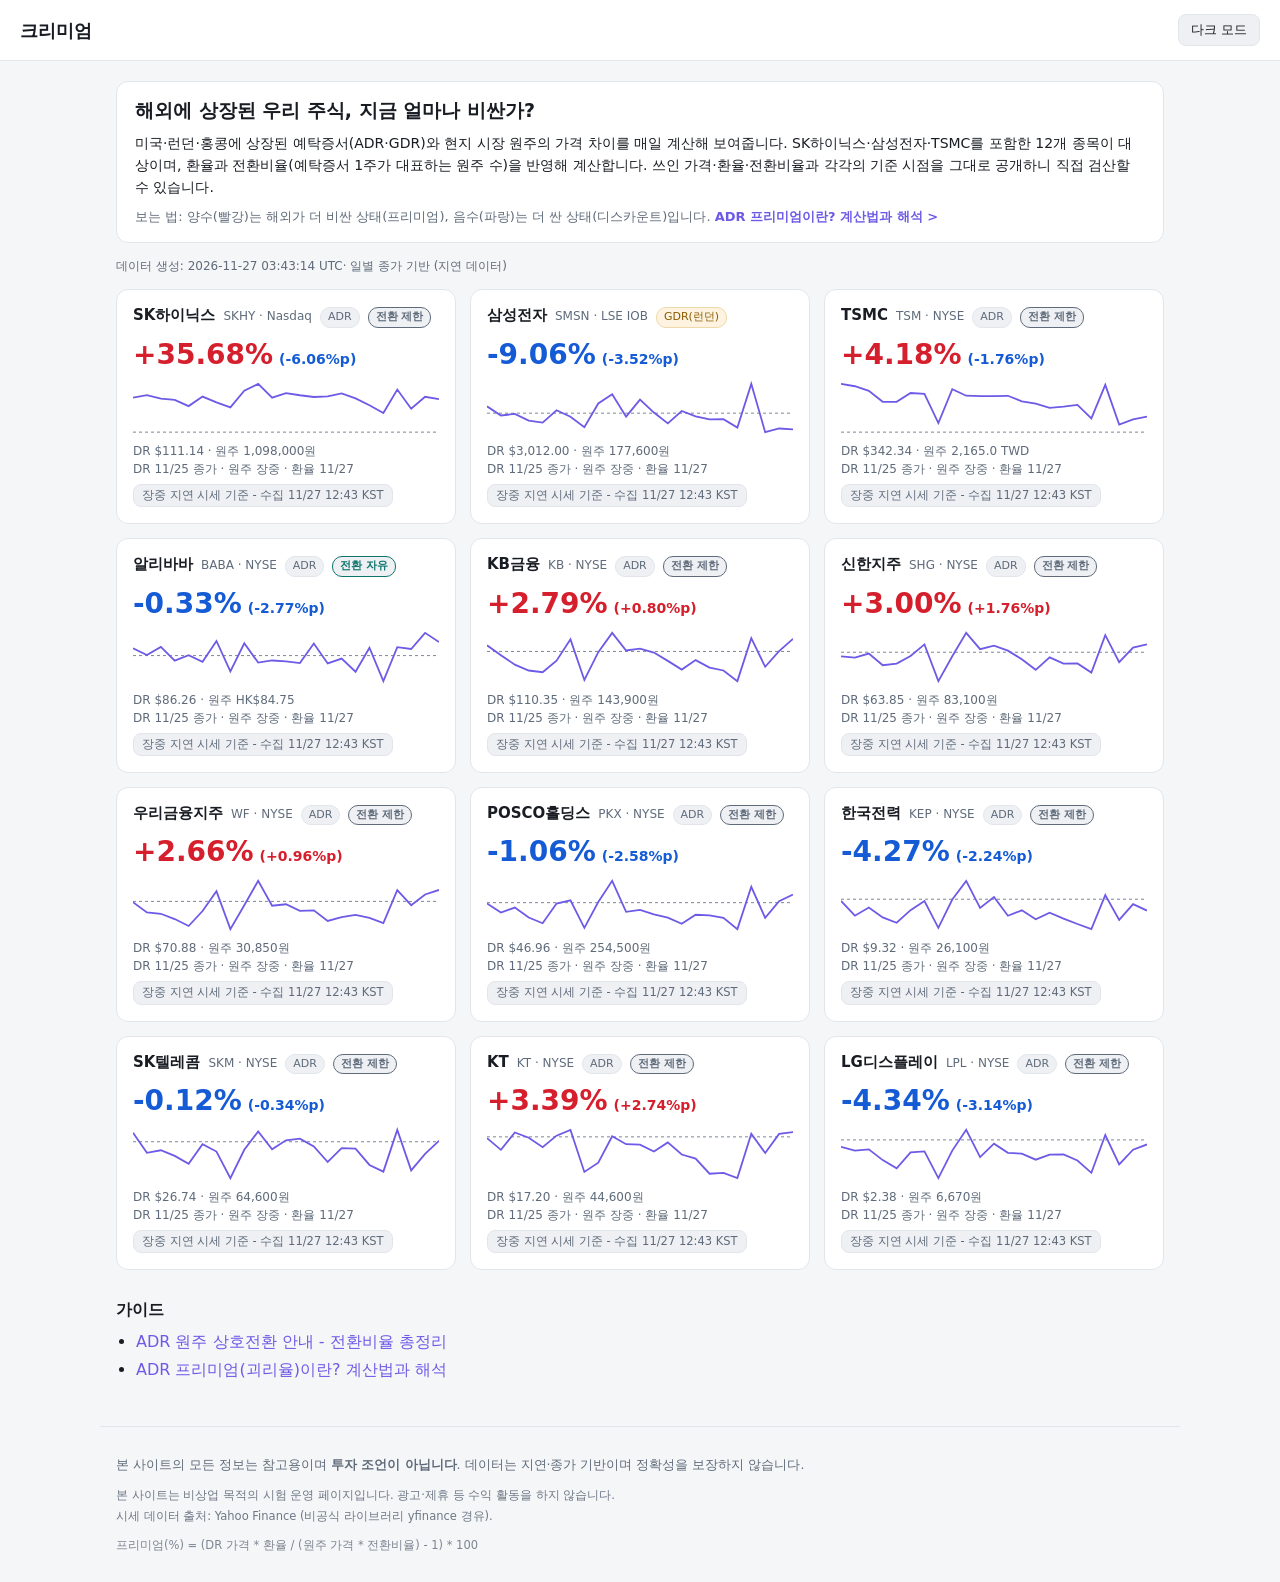
==== commit 752a4544: "chore: full data update (2026-11-27T03:43)" ====
--- a/src/web/index.html
+++ b/src/web/index.html
@@ -43,20 +43,20 @@
 
 <main id="view" class="view">
 <section class="intro"><h1 class="intro-headline">해외에 상장된 우리 주식, 지금 얼마나 비싼가?</h1><p class="intro-body">미국·런던·홍콩에 상장된 예탁증서(ADR·GDR)와 현지 시장 원주의 가격 차이를 매일 계산해 보여줍니다. SK하이닉스·삼성전자·TSMC를 포함한 12개 종목이 대상이며, 환율과 전환비율(예탁증서 1주가 대표하는 원주 수)을 반영해 계산합니다. 쓰인 가격·환율·전환비율과 각각의 기준 시점을 그대로 공개하니 직접 검산할 수 있습니다.</p><p class="intro-reading">보는 법: 양수(빨강)는 해외가 더 비싼 상태(프리미엄), 음수(파랑)는 더 싼 상태(디스카운트)입니다. <a class="intro-link" href="guide/adr-premium/">ADR 프리미엄이란? 계산법과 해석 &gt;</a></p></section>
-<p class="updated-at">데이터 생성: 2026-11-26 22:39:02 UTC· 일별 종가 기반 (지연 데이터)</p>
+<p class="updated-at">데이터 생성: 2026-11-27 03:43:14 UTC· 일별 종가 기반 (지연 데이터)</p>
 <div class="card-grid">
-<a class="card" href="stocks/skhy/"><div class="card-head"><span class="card-name">SK하이닉스</span><span class="card-ticker">SKHY · Nasdaq</span><span class="badge">ADR</span><span class="badge conv-badge conv-badge-limited" title="DR을 원주로 바꾸는 방향만 자유롭고, 원주를 DR로 만드는 방향은 제한돼 괴리가 오래 유지될 수 있습니다">전환 제한</span></div><div class="card-premium pos">+41.75%<span class="card-delta neg" title="11/25 대비">(-3.12%p)</span></div><div class="card-spark"><svg viewBox="0 0 260 56" preserveAspectRatio="none" role="img" aria-label="최근 30일 프리미엄 추이"><line x1="0" x2="260" y1="52.14" y2="52.14" stroke="var(--zero-line)" stroke-width="1" stroke-dasharray="3 3" vector-effect="non-scaling-stroke"/><path d="M0.00 14.39 L11.82 17.74 L23.64 15.10 L35.45 18.71 L47.27 19.96 L59.09 26.10 L70.91 16.60 L82.73 22.45 L94.55 27.40 L106.36 10.66 L118.18 3.86 L130.00 17.61 L141.82 13.10 L153.64 15.26 L165.45 16.99 L177.27 16.29 L189.09 13.37 L200.91 18.45 L212.73 25.28 L224.55 33.04 L236.36 9.55 L248.18 28.73 L260.00 16.74" fill="none" stroke="var(--accent)" stroke-width="1.8" vector-effect="non-scaling-stroke"/></svg></div><div class="card-prices">DR $111.14 · 원주 1,053,000원</div><div class="card-asof">DR 11/25 종가 · 원주 11/26 종가 · 환율 11/26</div></a>
-<a class="card" href="stocks/smsn/"><div class="card-head"><span class="card-name">삼성전자</span><span class="card-ticker">SMSN · LSE IOB</span><span class="badge badge-gdr" title="이 종목은 미국 ADR가 아닌 런던증권거래소(IOB) 상장 글로벌 예탁증서(GDR)입니다. USD로 거래되며 프리미엄 계산 방식은 ADR와 동일합니다.">GDR(런던)</span></div><div class="card-premium neg">-0.59%<span class="card-delta neg" title="11/25 대비">(-4.47%p)</span></div><div class="card-spark"><svg viewBox="0 0 260 56" preserveAspectRatio="none" role="img" aria-label="최근 30일 프리미엄 추이"><line x1="0" x2="260" y1="33.18" y2="33.18" stroke="var(--zero-line)" stroke-width="1" stroke-dasharray="3 3" vector-effect="non-scaling-stroke"/><path d="M0.00 27.29 L11.82 26.30 L23.64 35.48 L35.45 33.95 L47.27 40.56 L59.09 42.60 L70.91 30.21 L82.73 36.67 L94.55 47.27 L106.36 23.44 L118.18 14.21 L130.00 36.68 L141.82 19.61 L153.64 32.54 L165.45 43.42 L177.27 30.98 L189.09 36.29 L200.91 39.39 L212.73 39.19 L224.55 47.62 L236.36 3.86 L248.18 52.14 L260.00 21.82" fill="none" stroke="var(--accent)" stroke-width="1.8" vector-effect="non-scaling-stroke"/></svg></div><div class="card-prices">DR $3,170.00 · 원주 171,300원</div><div class="card-asof">DR 11/26 종가 · 원주 11/26 종가 · 환율 11/26</div></a>
-<a class="card" href="stocks/tsm/"><div class="card-head"><span class="card-name">TSMC</span><span class="card-ticker">TSM · NYSE</span><span class="badge">ADR</span><span class="badge conv-badge conv-badge-limited" title="DR을 원주로 바꾸는 방향만 자유롭고, 원주를 DR로 만드는 방향은 제한돼 괴리가 오래 유지될 수 있습니다">전환 제한</span></div><div class="card-premium pos">+5.07%<span class="card-delta pos" title="11/25 대비">(+0.23%p)</span></div><div class="card-spark"><svg viewBox="0 0 260 56" preserveAspectRatio="none" role="img" aria-label="최근 30일 프리미엄 추이"><line x1="0" x2="260" y1="52.14" y2="52.14" stroke="var(--zero-line)" stroke-width="1" stroke-dasharray="3 3" vector-effect="non-scaling-stroke"/><path d="M0.00 10.50 L11.82 3.86 L23.64 6.24 L35.45 10.78 L47.27 21.74 L59.09 21.86 L70.91 13.01 L82.73 13.83 L94.55 43.04 L106.36 9.10 L118.18 15.69 L130.00 16.06 L141.82 16.15 L153.64 15.78 L165.45 21.32 L177.27 23.72 L189.09 27.86 L200.91 26.65 L212.73 24.86 L224.55 38.38 L236.36 4.89 L248.18 44.61 L260.00 39.47" fill="none" stroke="var(--accent)" stroke-width="1.8" vector-effect="non-scaling-stroke"/></svg></div><div class="card-prices">DR $342.34 · 원주 2,145.0 TWD</div><div class="card-asof">DR 11/25 종가 · 원주 11/26 종가 · 환율 11/26</div></a>
-<a class="card" href="stocks/baba/"><div class="card-head"><span class="card-name">알리바바</span><span class="card-ticker">BABA · NYSE</span><span class="badge">ADR</span><span class="badge conv-badge conv-badge-free" title="원주와 DR 사이 양방향 전환이 자유로워 괴리가 작게 유지됩니다">전환 자유</span></div><div class="card-premium pos">+2.42%<span class="card-delta neg" title="11/25 대비">(-1.71%p)</span></div><div class="card-spark"><svg viewBox="0 0 260 56" preserveAspectRatio="none" role="img" aria-label="최근 30일 프리미엄 추이"><line x1="0" x2="260" y1="26.59" y2="26.59" stroke="var(--zero-line)" stroke-width="1" stroke-dasharray="3 3" vector-effect="non-scaling-stroke"/><path d="M0.00 24.76 L11.82 19.21 L23.64 26.05 L35.45 17.94 L47.27 31.70 L59.09 26.21 L70.91 32.78 L82.73 11.99 L94.55 42.38 L106.36 14.28 L118.18 33.63 L130.00 31.48 L141.82 32.34 L153.64 34.08 L165.45 14.46 L177.27 34.43 L189.09 29.58 L200.91 42.76 L212.73 18.75 L224.55 52.14 L236.36 18.17 L248.18 20.01 L260.00 3.86" fill="none" stroke="var(--accent)" stroke-width="1.8" vector-effect="non-scaling-stroke"/></svg></div><div class="card-prices">DR $86.26 · 원주 HK$82.50</div><div class="card-asof">DR 11/25 종가 · 원주 11/26 종가 · 환율 11/26</div></a>
-<a class="card" href="stocks/kb/"><div class="card-head"><span class="card-name">KB금융</span><span class="card-ticker">KB · NYSE</span><span class="badge">ADR</span><span class="badge conv-badge conv-badge-limited" title="DR을 원주로 바꾸는 방향만 자유롭고, 원주를 DR로 만드는 방향은 제한돼 괴리가 오래 유지될 수 있습니다">전환 제한</span></div><div class="card-premium pos">+2.00%<span class="card-delta pos" title="11/25 대비">(+1.96%p)</span></div><div class="card-spark"><svg viewBox="0 0 260 56" preserveAspectRatio="none" role="img" aria-label="최근 30일 프리미엄 추이"><line x1="0" x2="260" y1="22.43" y2="22.43" stroke="var(--zero-line)" stroke-width="1" stroke-dasharray="3 3" vector-effect="non-scaling-stroke"/><path d="M0.00 12.51 L11.82 16.30 L23.64 26.16 L35.45 35.70 L47.27 41.51 L59.09 43.21 L70.91 31.67 L82.73 10.34 L94.55 50.97 L106.36 23.16 L118.18 3.86 L130.00 21.48 L141.82 19.62 L153.64 23.60 L165.45 31.89 L177.27 40.60 L189.09 31.09 L200.91 38.53 L212.73 41.49 L224.55 52.14 L236.36 9.14 L248.18 37.77 L260.00 22.17" fill="none" stroke="var(--accent)" stroke-width="1.8" vector-effect="non-scaling-stroke"/></svg></div><div class="card-prices">DR $110.35 · 원주 145,300원</div><div class="card-asof">DR 11/25 종가 · 원주 11/26 종가 · 환율 11/26</div></a>
-<a class="card" href="stocks/shg/"><div class="card-head"><span class="card-name">신한지주</span><span class="card-ticker">SHG · NYSE</span><span class="badge">ADR</span><span class="badge conv-badge conv-badge-limited" title="DR을 원주로 바꾸는 방향만 자유롭고, 원주를 DR로 만드는 방향은 제한돼 괴리가 오래 유지될 수 있습니다">전환 제한</span></div><div class="card-premium pos">+1.24%<span class="card-delta pos" title="11/25 대비">(+0.51%p)</span></div><div class="card-spark"><svg viewBox="0 0 260 56" preserveAspectRatio="none" role="img" aria-label="최근 30일 프리미엄 추이"><line x1="0" x2="260" y1="23.24" y2="23.24" stroke="var(--zero-line)" stroke-width="1" stroke-dasharray="3 3" vector-effect="non-scaling-stroke"/><path d="M0.00 17.82 L11.82 27.40 L23.64 28.54 L35.45 24.56 L47.27 36.26 L59.09 34.59 L70.91 26.94 L82.73 15.40 L94.55 52.14 L106.36 27.22 L118.18 3.86 L130.00 20.19 L141.82 16.74 L153.64 21.65 L165.45 30.18 L177.27 40.83 L189.09 28.36 L200.91 34.55 L212.73 34.38 L224.55 43.53 L236.36 6.18 L248.18 33.12 L260.00 18.57" fill="none" stroke="var(--accent)" stroke-width="1.8" vector-effect="non-scaling-stroke"/></svg></div><div class="card-prices">DR $63.85 · 원주 84,700원</div><div class="card-asof">DR 11/25 종가 · 원주 11/26 종가 · 환율 11/26</div></a>
-<a class="card" href="stocks/wf/"><div class="card-head"><span class="card-name">우리금융지주</span><span class="card-ticker">WF · NYSE</span><span class="badge">ADR</span><span class="badge conv-badge conv-badge-limited" title="DR을 원주로 바꾸는 방향만 자유롭고, 원주를 DR로 만드는 방향은 제한돼 괴리가 오래 유지될 수 있습니다">전환 제한</span></div><div class="card-premium pos">+1.70%<span class="card-delta pos" title="11/25 대비">(+0.68%p)</span></div><div class="card-spark"><svg viewBox="0 0 260 56" preserveAspectRatio="none" role="img" aria-label="최근 30일 프리미엄 추이"><line x1="0" x2="260" y1="24.39" y2="24.39" stroke="var(--zero-line)" stroke-width="1" stroke-dasharray="3 3" vector-effect="non-scaling-stroke"/><path d="M0.00 29.96 L11.82 25.14 L23.64 35.41 L35.45 36.78 L47.27 42.04 L59.09 49.00 L70.91 33.99 L82.73 14.17 L94.55 52.14 L106.36 28.19 L118.18 3.86 L130.00 28.73 L141.82 27.28 L153.64 33.83 L165.45 33.34 L177.27 43.94 L189.09 40.23 L200.91 37.94 L212.73 40.81 L224.55 46.03 L236.36 13.19 L248.18 28.17 L260.00 17.48" fill="none" stroke="var(--accent)" stroke-width="1.8" vector-effect="non-scaling-stroke"/></svg></div><div class="card-prices">DR $70.88 · 원주 31,200원</div><div class="card-asof">DR 11/25 종가 · 원주 11/26 종가 · 환율 11/26</div></a>
-<a class="card" href="stocks/pkx/"><div class="card-head"><span class="card-name">POSCO홀딩스</span><span class="card-ticker">PKX · NYSE</span><span class="badge">ADR</span><span class="badge conv-badge conv-badge-limited" title="DR을 원주로 바꾸는 방향만 자유롭고, 원주를 DR로 만드는 방향은 제한돼 괴리가 오래 유지될 수 있습니다">전환 제한</span></div><div class="card-premium pos">+1.52%<span class="card-delta pos" title="11/25 대비">(+1.24%p)</span></div><div class="card-spark"><svg viewBox="0 0 260 56" preserveAspectRatio="none" role="img" aria-label="최근 30일 프리미엄 추이"><line x1="0" x2="260" y1="25.66" y2="25.66" stroke="var(--zero-line)" stroke-width="1" stroke-dasharray="3 3" vector-effect="non-scaling-stroke"/><path d="M0.00 29.23 L11.82 26.52 L23.64 35.58 L35.45 30.57 L47.27 40.52 L59.09 46.26 L70.91 26.54 L82.73 23.40 L94.55 50.83 L106.36 25.06 L118.18 3.86 L130.00 34.86 L141.82 32.88 L153.64 37.39 L165.45 40.62 L177.27 46.78 L189.09 37.73 L200.91 38.33 L212.73 40.80 L224.55 52.14 L236.36 9.76 L248.18 40.92 L260.00 24.17" fill="none" stroke="var(--accent)" stroke-width="1.8" vector-effect="non-scaling-stroke"/></svg></div><div class="card-prices">DR $46.96 · 원주 248,500원</div><div class="card-asof">DR 11/25 종가 · 원주 11/26 종가 · 환율 11/26</div></a>
-<a class="card" href="stocks/kep/"><div class="card-head"><span class="card-name">한국전력</span><span class="card-ticker">KEP · NYSE</span><span class="badge">ADR</span><span class="badge conv-badge conv-badge-limited" title="DR을 원주로 바꾸는 방향만 자유롭고, 원주를 DR로 만드는 방향은 제한돼 괴리가 오래 유지될 수 있습니다">전환 제한</span></div><div class="card-premium neg">-2.02%<span class="card-delta neg" title="11/25 대비">(-1.14%p)</span></div><div class="card-spark"><svg viewBox="0 0 260 56" preserveAspectRatio="none" role="img" aria-label="최근 30일 프리미엄 추이"><line x1="0" x2="260" y1="22.22" y2="22.22" stroke="var(--zero-line)" stroke-width="1" stroke-dasharray="3 3" vector-effect="non-scaling-stroke"/><path d="M0.00 27.61 L11.82 23.88 L23.64 38.66 L35.45 30.55 L47.27 40.46 L59.09 45.76 L70.91 33.16 L82.73 24.06 L94.55 50.84 L106.36 22.55 L118.18 3.86 L130.00 30.85 L141.82 20.03 L153.64 38.77 L165.45 33.32 L177.27 42.33 L189.09 35.70 L200.91 41.56 L212.73 47.01 L224.55 52.14 L236.36 18.13 L248.18 42.96 L260.00 27.17" fill="none" stroke="var(--accent)" stroke-width="1.8" vector-effect="non-scaling-stroke"/></svg></div><div class="card-prices">DR $9.32 · 원주 25,550원</div><div class="card-asof">DR 11/25 종가 · 원주 11/26 종가 · 환율 11/26</div></a>
-<a class="card" href="stocks/skm/"><div class="card-head"><span class="card-name">SK텔레콤</span><span class="card-ticker">SKM · NYSE</span><span class="badge">ADR</span><span class="badge conv-badge conv-badge-limited" title="DR을 원주로 바꾸는 방향만 자유롭고, 원주를 DR로 만드는 방향은 제한돼 괴리가 오래 유지될 수 있습니다">전환 제한</span></div><div class="card-premium pos">+0.22%<span class="card-delta pos" title="11/25 대비">(+3.04%p)</span></div><div class="card-spark"><svg viewBox="0 0 260 56" preserveAspectRatio="none" role="img" aria-label="최근 30일 프리미엄 추이"><line x1="0" x2="260" y1="15.72" y2="15.72" stroke="var(--zero-line)" stroke-width="1" stroke-dasharray="3 3" vector-effect="non-scaling-stroke"/><path d="M0.00 12.94 L11.82 6.66 L23.64 26.83 L35.45 24.29 L47.27 29.90 L59.09 37.87 L70.91 18.17 L82.73 25.57 L94.55 52.14 L106.36 23.81 L118.18 5.39 L130.00 23.19 L141.82 14.31 L153.64 12.71 L165.45 20.38 L177.27 35.99 L189.09 22.12 L200.91 22.56 L212.73 38.94 L224.55 45.64 L236.36 3.86 L248.18 44.41 L260.00 27.90" fill="none" stroke="var(--accent)" stroke-width="1.8" vector-effect="non-scaling-stroke"/></svg></div><div class="card-prices">DR $26.74 · 원주 64,500원</div><div class="card-asof">DR 11/25 종가 · 원주 11/26 종가 · 환율 11/26</div></a>
-<a class="card" href="stocks/kt/"><div class="card-head"><span class="card-name">KT</span><span class="card-ticker">KT · NYSE</span><span class="badge">ADR</span><span class="badge conv-badge conv-badge-limited" title="DR을 원주로 바꾸는 방향만 자유롭고, 원주를 DR로 만드는 방향은 제한돼 괴리가 오래 유지될 수 있습니다">전환 제한</span></div><div class="card-premium pos">+0.65%<span class="card-delta pos" title="11/25 대비">(+0.25%p)</span></div><div class="card-spark"><svg viewBox="0 0 260 56" preserveAspectRatio="none" role="img" aria-label="최근 30일 프리미엄 추이"><line x1="0" x2="260" y1="10.85" y2="10.85" stroke="var(--zero-line)" stroke-width="1" stroke-dasharray="3 3" vector-effect="non-scaling-stroke"/><path d="M0.00 23.16 L11.82 12.16 L23.64 23.82 L35.45 6.52 L47.27 11.77 L59.09 21.23 L70.91 9.66 L82.73 3.86 L94.55 45.91 L106.36 36.64 L118.18 10.22 L130.00 18.22 L141.82 18.58 L153.64 25.58 L165.45 16.41 L177.27 28.52 L189.09 32.64 L200.91 47.72 L212.73 46.93 L224.55 52.14 L236.36 7.70 L248.18 26.98 L260.00 7.94" fill="none" stroke="var(--accent)" stroke-width="1.8" vector-effect="non-scaling-stroke"/></svg></div><div class="card-prices">DR $17.20 · 원주 45,900원</div><div class="card-asof">DR 11/25 종가 · 원주 11/26 종가 · 환율 11/26</div></a>
-<a class="card" href="stocks/lpl/"><div class="card-head"><span class="card-name">LG디스플레이</span><span class="card-ticker">LPL · NYSE</span><span class="badge">ADR</span><span class="badge conv-badge conv-badge-limited" title="DR을 원주로 바꾸는 방향만 자유롭고, 원주를 DR로 만드는 방향은 제한돼 괴리가 오래 유지될 수 있습니다">전환 제한</span></div><div class="card-premium neg">-1.19%<span class="card-delta pos" title="11/25 대비">(+1.38%p)</span></div><div class="card-spark"><svg viewBox="0 0 260 56" preserveAspectRatio="none" role="img" aria-label="최근 30일 프리미엄 추이"><line x1="0" x2="260" y1="13.90" y2="13.90" stroke="var(--zero-line)" stroke-width="1" stroke-dasharray="3 3" vector-effect="non-scaling-stroke"/><path d="M0.00 26.12 L11.82 20.75 L23.64 24.69 L35.45 23.35 L47.27 34.11 L59.09 42.33 L70.91 26.36 L82.73 25.43 L94.55 52.14 L106.36 24.61 L118.18 3.86 L130.00 31.05 L141.82 17.64 L153.64 26.82 L165.45 27.65 L177.27 33.66 L189.09 28.64 L200.91 28.50 L212.73 34.53 L224.55 46.82 L236.36 8.99 L248.18 38.31 L260.00 23.69" fill="none" stroke="var(--accent)" stroke-width="1.8" vector-effect="non-scaling-stroke"/></svg></div><div class="card-prices">DR $2.38 · 원주 6,470원</div><div class="card-asof">DR 11/25 종가 · 원주 11/26 종가 · 환율 11/26</div></a>
+<a class="card" href="stocks/skhy/"><div class="card-head"><span class="card-name">SK하이닉스</span><span class="card-ticker">SKHY · Nasdaq</span><span class="badge">ADR</span><span class="badge conv-badge conv-badge-limited" title="DR을 원주로 바꾸는 방향만 자유롭고, 원주를 DR로 만드는 방향은 제한돼 괴리가 오래 유지될 수 있습니다">전환 제한</span></div><div class="card-premium pos">+35.68%<span class="card-delta neg" title="11/26 대비">(-6.06%p)</span></div><div class="card-spark"><svg viewBox="0 0 260 56" preserveAspectRatio="none" role="img" aria-label="최근 30일 프리미엄 추이"><line x1="0" x2="260" y1="52.14" y2="52.14" stroke="var(--zero-line)" stroke-width="1" stroke-dasharray="3 3" vector-effect="non-scaling-stroke"/><path d="M0.00 17.74 L11.82 15.10 L23.64 18.71 L35.45 19.96 L47.27 26.10 L59.09 16.60 L70.91 22.45 L82.73 27.40 L94.55 10.66 L106.36 3.86 L118.18 17.61 L130.00 13.10 L141.82 15.26 L153.64 16.99 L165.45 16.29 L177.27 13.37 L189.09 18.45 L200.91 25.28 L212.73 33.04 L224.55 9.55 L236.36 28.73 L248.18 16.74 L260.00 19.21" fill="none" stroke="var(--accent)" stroke-width="1.8" vector-effect="non-scaling-stroke"/></svg></div><div class="card-prices">DR $111.14 · 원주 1,098,000원</div><div class="card-asof">DR 11/25 종가 · 원주 장중 · 환율 11/27</div><div class="live-badge">장중 지연 시세 기준 - 수집 11/27 12:43 KST</div></a>
+<a class="card" href="stocks/smsn/"><div class="card-head"><span class="card-name">삼성전자</span><span class="card-ticker">SMSN · LSE IOB</span><span class="badge badge-gdr" title="이 종목은 미국 ADR가 아닌 런던증권거래소(IOB) 상장 글로벌 예탁증서(GDR)입니다. USD로 거래되며 프리미엄 계산 방식은 ADR와 동일합니다.">GDR(런던)</span></div><div class="card-premium neg">-9.06%<span class="card-delta neg" title="11/26 대비">(-3.52%p)</span></div><div class="card-spark"><svg viewBox="0 0 260 56" preserveAspectRatio="none" role="img" aria-label="최근 30일 프리미엄 추이"><line x1="0" x2="260" y1="33.18" y2="33.18" stroke="var(--zero-line)" stroke-width="1" stroke-dasharray="3 3" vector-effect="non-scaling-stroke"/><path d="M0.00 26.30 L11.82 35.48 L23.64 33.95 L35.45 40.56 L47.27 42.60 L59.09 30.21 L70.91 36.67 L82.73 47.27 L94.55 23.44 L106.36 14.21 L118.18 36.68 L130.00 19.61 L141.82 32.54 L153.64 43.42 L165.45 30.98 L177.27 36.29 L189.09 39.39 L200.91 39.19 L212.73 47.62 L224.55 3.86 L236.36 52.14 L248.18 48.49 L260.00 49.40" fill="none" stroke="var(--accent)" stroke-width="1.8" vector-effect="non-scaling-stroke"/></svg></div><div class="card-prices">DR $3,012.00 · 원주 177,600원</div><div class="card-asof">DR 11/25 종가 · 원주 장중 · 환율 11/27</div><div class="live-badge">장중 지연 시세 기준 - 수집 11/27 12:43 KST</div></a>
+<a class="card" href="stocks/tsm/"><div class="card-head"><span class="card-name">TSMC</span><span class="card-ticker">TSM · NYSE</span><span class="badge">ADR</span><span class="badge conv-badge conv-badge-limited" title="DR을 원주로 바꾸는 방향만 자유롭고, 원주를 DR로 만드는 방향은 제한돼 괴리가 오래 유지될 수 있습니다">전환 제한</span></div><div class="card-premium pos">+4.18%<span class="card-delta neg" title="11/26 대비">(-1.76%p)</span></div><div class="card-spark"><svg viewBox="0 0 260 56" preserveAspectRatio="none" role="img" aria-label="최근 30일 프리미엄 추이"><line x1="0" x2="260" y1="52.14" y2="52.14" stroke="var(--zero-line)" stroke-width="1" stroke-dasharray="3 3" vector-effect="non-scaling-stroke"/><path d="M0.00 3.86 L11.82 6.24 L23.64 10.78 L35.45 21.74 L47.27 21.86 L59.09 13.01 L70.91 13.83 L82.73 43.04 L94.55 9.10 L106.36 15.69 L118.18 16.06 L130.00 16.15 L141.82 15.78 L153.64 21.32 L165.45 23.72 L177.27 27.86 L189.09 26.65 L200.91 24.86 L212.73 38.38 L224.55 4.89 L236.36 44.61 L248.18 39.47 L260.00 36.60" fill="none" stroke="var(--accent)" stroke-width="1.8" vector-effect="non-scaling-stroke"/></svg></div><div class="card-prices">DR $342.34 · 원주 2,165.0 TWD</div><div class="card-asof">DR 11/25 종가 · 원주 장중 · 환율 11/27</div><div class="live-badge">장중 지연 시세 기준 - 수집 11/27 12:43 KST</div></a>
+<a class="card" href="stocks/baba/"><div class="card-head"><span class="card-name">알리바바</span><span class="card-ticker">BABA · NYSE</span><span class="badge">ADR</span><span class="badge conv-badge conv-badge-free" title="원주와 DR 사이 양방향 전환이 자유로워 괴리가 작게 유지됩니다">전환 자유</span></div><div class="card-premium neg">-0.33%<span class="card-delta neg" title="11/26 대비">(-2.77%p)</span></div><div class="card-spark"><svg viewBox="0 0 260 56" preserveAspectRatio="none" role="img" aria-label="최근 30일 프리미엄 추이"><line x1="0" x2="260" y1="26.59" y2="26.59" stroke="var(--zero-line)" stroke-width="1" stroke-dasharray="3 3" vector-effect="non-scaling-stroke"/><path d="M0.00 19.21 L11.82 26.05 L23.64 17.94 L35.45 31.70 L47.27 26.21 L59.09 32.78 L70.91 11.99 L82.73 42.38 L94.55 14.28 L106.36 33.63 L118.18 31.48 L130.00 32.34 L141.82 34.08 L153.64 14.46 L165.45 34.43 L177.27 29.58 L189.09 42.76 L200.91 18.75 L212.73 52.14 L224.55 18.17 L236.36 20.01 L248.18 3.86 L260.00 13.11" fill="none" stroke="var(--accent)" stroke-width="1.8" vector-effect="non-scaling-stroke"/></svg></div><div class="card-prices">DR $86.26 · 원주 HK$84.75</div><div class="card-asof">DR 11/25 종가 · 원주 장중 · 환율 11/27</div><div class="live-badge">장중 지연 시세 기준 - 수집 11/27 12:43 KST</div></a>
+<a class="card" href="stocks/kb/"><div class="card-head"><span class="card-name">KB금융</span><span class="card-ticker">KB · NYSE</span><span class="badge">ADR</span><span class="badge conv-badge conv-badge-limited" title="DR을 원주로 바꾸는 방향만 자유롭고, 원주를 DR로 만드는 방향은 제한돼 괴리가 오래 유지될 수 있습니다">전환 제한</span></div><div class="card-premium pos">+2.79%<span class="card-delta pos" title="11/26 대비">(+0.80%p)</span></div><div class="card-spark"><svg viewBox="0 0 260 56" preserveAspectRatio="none" role="img" aria-label="최근 30일 프리미엄 추이"><line x1="0" x2="260" y1="22.43" y2="22.43" stroke="var(--zero-line)" stroke-width="1" stroke-dasharray="3 3" vector-effect="non-scaling-stroke"/><path d="M0.00 16.30 L11.82 26.16 L23.64 35.70 L35.45 41.51 L47.27 43.21 L59.09 31.67 L70.91 10.34 L82.73 50.97 L94.55 23.16 L106.36 3.86 L118.18 21.48 L130.00 19.62 L141.82 23.60 L153.64 31.89 L165.45 40.60 L177.27 31.09 L189.09 38.53 L200.91 41.49 L212.73 52.14 L224.55 9.14 L236.36 37.77 L248.18 22.17 L260.00 9.87" fill="none" stroke="var(--accent)" stroke-width="1.8" vector-effect="non-scaling-stroke"/></svg></div><div class="card-prices">DR $110.35 · 원주 143,900원</div><div class="card-asof">DR 11/25 종가 · 원주 장중 · 환율 11/27</div><div class="live-badge">장중 지연 시세 기준 - 수집 11/27 12:43 KST</div></a>
+<a class="card" href="stocks/shg/"><div class="card-head"><span class="card-name">신한지주</span><span class="card-ticker">SHG · NYSE</span><span class="badge">ADR</span><span class="badge conv-badge conv-badge-limited" title="DR을 원주로 바꾸는 방향만 자유롭고, 원주를 DR로 만드는 방향은 제한돼 괴리가 오래 유지될 수 있습니다">전환 제한</span></div><div class="card-premium pos">+3.00%<span class="card-delta pos" title="11/26 대비">(+1.76%p)</span></div><div class="card-spark"><svg viewBox="0 0 260 56" preserveAspectRatio="none" role="img" aria-label="최근 30일 프리미엄 추이"><line x1="0" x2="260" y1="23.24" y2="23.24" stroke="var(--zero-line)" stroke-width="1" stroke-dasharray="3 3" vector-effect="non-scaling-stroke"/><path d="M0.00 27.40 L11.82 28.54 L23.64 24.56 L35.45 36.26 L47.27 34.59 L59.09 26.94 L70.91 15.40 L82.73 52.14 L94.55 27.22 L106.36 3.86 L118.18 20.19 L130.00 16.74 L141.82 21.65 L153.64 30.18 L165.45 40.83 L177.27 28.36 L189.09 34.55 L200.91 34.38 L212.73 43.53 L224.55 6.18 L236.36 33.12 L248.18 18.57 L260.00 15.40" fill="none" stroke="var(--accent)" stroke-width="1.8" vector-effect="non-scaling-stroke"/></svg></div><div class="card-prices">DR $63.85 · 원주 83,100원</div><div class="card-asof">DR 11/25 종가 · 원주 장중 · 환율 11/27</div><div class="live-badge">장중 지연 시세 기준 - 수집 11/27 12:43 KST</div></a>
+<a class="card" href="stocks/wf/"><div class="card-head"><span class="card-name">우리금융지주</span><span class="card-ticker">WF · NYSE</span><span class="badge">ADR</span><span class="badge conv-badge conv-badge-limited" title="DR을 원주로 바꾸는 방향만 자유롭고, 원주를 DR로 만드는 방향은 제한돼 괴리가 오래 유지될 수 있습니다">전환 제한</span></div><div class="card-premium pos">+2.66%<span class="card-delta pos" title="11/26 대비">(+0.96%p)</span></div><div class="card-spark"><svg viewBox="0 0 260 56" preserveAspectRatio="none" role="img" aria-label="최근 30일 프리미엄 추이"><line x1="0" x2="260" y1="24.39" y2="24.39" stroke="var(--zero-line)" stroke-width="1" stroke-dasharray="3 3" vector-effect="non-scaling-stroke"/><path d="M0.00 25.14 L11.82 35.41 L23.64 36.78 L35.45 42.04 L47.27 49.00 L59.09 33.99 L70.91 14.17 L82.73 52.14 L94.55 28.19 L106.36 3.86 L118.18 28.73 L130.00 27.28 L141.82 33.83 L153.64 33.34 L165.45 43.94 L177.27 40.23 L189.09 37.94 L200.91 40.81 L212.73 46.03 L224.55 13.19 L236.36 28.17 L248.18 17.48 L260.00 12.95" fill="none" stroke="var(--accent)" stroke-width="1.8" vector-effect="non-scaling-stroke"/></svg></div><div class="card-prices">DR $70.88 · 원주 30,850원</div><div class="card-asof">DR 11/25 종가 · 원주 장중 · 환율 11/27</div><div class="live-badge">장중 지연 시세 기준 - 수집 11/27 12:43 KST</div></a>
+<a class="card" href="stocks/pkx/"><div class="card-head"><span class="card-name">POSCO홀딩스</span><span class="card-ticker">PKX · NYSE</span><span class="badge">ADR</span><span class="badge conv-badge conv-badge-limited" title="DR을 원주로 바꾸는 방향만 자유롭고, 원주를 DR로 만드는 방향은 제한돼 괴리가 오래 유지될 수 있습니다">전환 제한</span></div><div class="card-premium neg">-1.06%<span class="card-delta neg" title="11/26 대비">(-2.58%p)</span></div><div class="card-spark"><svg viewBox="0 0 260 56" preserveAspectRatio="none" role="img" aria-label="최근 30일 프리미엄 추이"><line x1="0" x2="260" y1="25.66" y2="25.66" stroke="var(--zero-line)" stroke-width="1" stroke-dasharray="3 3" vector-effect="non-scaling-stroke"/><path d="M0.00 26.52 L11.82 35.58 L23.64 30.57 L35.45 40.52 L47.27 46.26 L59.09 26.54 L70.91 23.40 L82.73 50.83 L94.55 25.06 L106.36 3.86 L118.18 34.86 L130.00 32.88 L141.82 37.39 L153.64 40.62 L165.45 46.78 L177.27 37.73 L189.09 38.33 L200.91 40.80 L212.73 52.14 L224.55 9.76 L236.36 40.92 L248.18 24.17 L260.00 17.63" fill="none" stroke="var(--accent)" stroke-width="1.8" vector-effect="non-scaling-stroke"/></svg></div><div class="card-prices">DR $46.96 · 원주 254,500원</div><div class="card-asof">DR 11/25 종가 · 원주 장중 · 환율 11/27</div><div class="live-badge">장중 지연 시세 기준 - 수집 11/27 12:43 KST</div></a>
+<a class="card" href="stocks/kep/"><div class="card-head"><span class="card-name">한국전력</span><span class="card-ticker">KEP · NYSE</span><span class="badge">ADR</span><span class="badge conv-badge conv-badge-limited" title="DR을 원주로 바꾸는 방향만 자유롭고, 원주를 DR로 만드는 방향은 제한돼 괴리가 오래 유지될 수 있습니다">전환 제한</span></div><div class="card-premium neg">-4.27%<span class="card-delta neg" title="11/26 대비">(-2.24%p)</span></div><div class="card-spark"><svg viewBox="0 0 260 56" preserveAspectRatio="none" role="img" aria-label="최근 30일 프리미엄 추이"><line x1="0" x2="260" y1="22.22" y2="22.22" stroke="var(--zero-line)" stroke-width="1" stroke-dasharray="3 3" vector-effect="non-scaling-stroke"/><path d="M0.00 23.88 L11.82 38.66 L23.64 30.55 L35.45 40.46 L47.27 45.76 L59.09 33.16 L70.91 24.06 L82.73 50.84 L94.55 22.55 L106.36 3.86 L118.18 30.85 L130.00 20.03 L141.82 38.77 L153.64 33.32 L165.45 42.33 L177.27 35.70 L189.09 41.56 L200.91 47.01 L212.73 52.14 L224.55 18.13 L236.36 42.96 L248.18 27.17 L260.00 33.56" fill="none" stroke="var(--accent)" stroke-width="1.8" vector-effect="non-scaling-stroke"/></svg></div><div class="card-prices">DR $9.32 · 원주 26,100원</div><div class="card-asof">DR 11/25 종가 · 원주 장중 · 환율 11/27</div><div class="live-badge">장중 지연 시세 기준 - 수집 11/27 12:43 KST</div></a>
+<a class="card" href="stocks/skm/"><div class="card-head"><span class="card-name">SK텔레콤</span><span class="card-ticker">SKM · NYSE</span><span class="badge">ADR</span><span class="badge conv-badge conv-badge-limited" title="DR을 원주로 바꾸는 방향만 자유롭고, 원주를 DR로 만드는 방향은 제한돼 괴리가 오래 유지될 수 있습니다">전환 제한</span></div><div class="card-premium neg">-0.12%<span class="card-delta neg" title="11/26 대비">(-0.34%p)</span></div><div class="card-spark"><svg viewBox="0 0 260 56" preserveAspectRatio="none" role="img" aria-label="최근 30일 프리미엄 추이"><line x1="0" x2="260" y1="15.72" y2="15.72" stroke="var(--zero-line)" stroke-width="1" stroke-dasharray="3 3" vector-effect="non-scaling-stroke"/><path d="M0.00 6.66 L11.82 26.83 L23.64 24.29 L35.45 29.90 L47.27 37.87 L59.09 18.17 L70.91 25.57 L82.73 52.14 L94.55 23.81 L106.36 5.39 L118.18 23.19 L130.00 14.31 L141.82 12.71 L153.64 20.38 L165.45 35.99 L177.27 22.12 L189.09 22.56 L200.91 38.94 L212.73 45.64 L224.55 3.86 L236.36 44.41 L248.18 27.90 L260.00 14.78" fill="none" stroke="var(--accent)" stroke-width="1.8" vector-effect="non-scaling-stroke"/></svg></div><div class="card-prices">DR $26.74 · 원주 64,600원</div><div class="card-asof">DR 11/25 종가 · 원주 장중 · 환율 11/27</div><div class="live-badge">장중 지연 시세 기준 - 수집 11/27 12:43 KST</div></a>
+<a class="card" href="stocks/kt/"><div class="card-head"><span class="card-name">KT</span><span class="card-ticker">KT · NYSE</span><span class="badge">ADR</span><span class="badge conv-badge conv-badge-limited" title="DR을 원주로 바꾸는 방향만 자유롭고, 원주를 DR로 만드는 방향은 제한돼 괴리가 오래 유지될 수 있습니다">전환 제한</span></div><div class="card-premium pos">+3.39%<span class="card-delta pos" title="11/26 대비">(+2.74%p)</span></div><div class="card-spark"><svg viewBox="0 0 260 56" preserveAspectRatio="none" role="img" aria-label="최근 30일 프리미엄 추이"><line x1="0" x2="260" y1="10.85" y2="10.85" stroke="var(--zero-line)" stroke-width="1" stroke-dasharray="3 3" vector-effect="non-scaling-stroke"/><path d="M0.00 12.16 L11.82 23.82 L23.64 6.52 L35.45 11.77 L47.27 21.23 L59.09 9.66 L70.91 3.86 L82.73 45.91 L94.55 36.64 L106.36 10.22 L118.18 18.22 L130.00 18.58 L141.82 25.58 L153.64 16.41 L165.45 28.52 L177.27 32.64 L189.09 47.72 L200.91 46.93 L212.73 52.14 L224.55 7.70 L236.36 26.98 L248.18 7.94 L260.00 6.21" fill="none" stroke="var(--accent)" stroke-width="1.8" vector-effect="non-scaling-stroke"/></svg></div><div class="card-prices">DR $17.20 · 원주 44,600원</div><div class="card-asof">DR 11/25 종가 · 원주 장중 · 환율 11/27</div><div class="live-badge">장중 지연 시세 기준 - 수집 11/27 12:43 KST</div></a>
+<a class="card" href="stocks/lpl/"><div class="card-head"><span class="card-name">LG디스플레이</span><span class="card-ticker">LPL · NYSE</span><span class="badge">ADR</span><span class="badge conv-badge conv-badge-limited" title="DR을 원주로 바꾸는 방향만 자유롭고, 원주를 DR로 만드는 방향은 제한돼 괴리가 오래 유지될 수 있습니다">전환 제한</span></div><div class="card-premium neg">-4.34%<span class="card-delta neg" title="11/26 대비">(-3.14%p)</span></div><div class="card-spark"><svg viewBox="0 0 260 56" preserveAspectRatio="none" role="img" aria-label="최근 30일 프리미엄 추이"><line x1="0" x2="260" y1="13.90" y2="13.90" stroke="var(--zero-line)" stroke-width="1" stroke-dasharray="3 3" vector-effect="non-scaling-stroke"/><path d="M0.00 20.75 L11.82 24.69 L23.64 23.35 L35.45 34.11 L47.27 42.33 L59.09 26.36 L70.91 25.43 L82.73 52.14 L94.55 24.61 L106.36 3.86 L118.18 31.05 L130.00 17.64 L141.82 26.82 L153.64 27.65 L165.45 33.66 L177.27 28.64 L189.09 28.50 L200.91 34.53 L212.73 46.82 L224.55 8.99 L236.36 38.31 L248.18 23.69 L260.00 18.45" fill="none" stroke="var(--accent)" stroke-width="1.8" vector-effect="non-scaling-stroke"/></svg></div><div class="card-prices">DR $2.38 · 원주 6,670원</div><div class="card-asof">DR 11/25 종가 · 원주 장중 · 환율 11/27</div><div class="live-badge">장중 지연 시세 기준 - 수집 11/27 12:43 KST</div></a>
 </div>
 <section class="guide-list"><h2>가이드</h2><ul>
 <li><a href="guide/adr-conversion/">ADR 원주 상호전환 안내 - 전환비율 총정리</a></li>
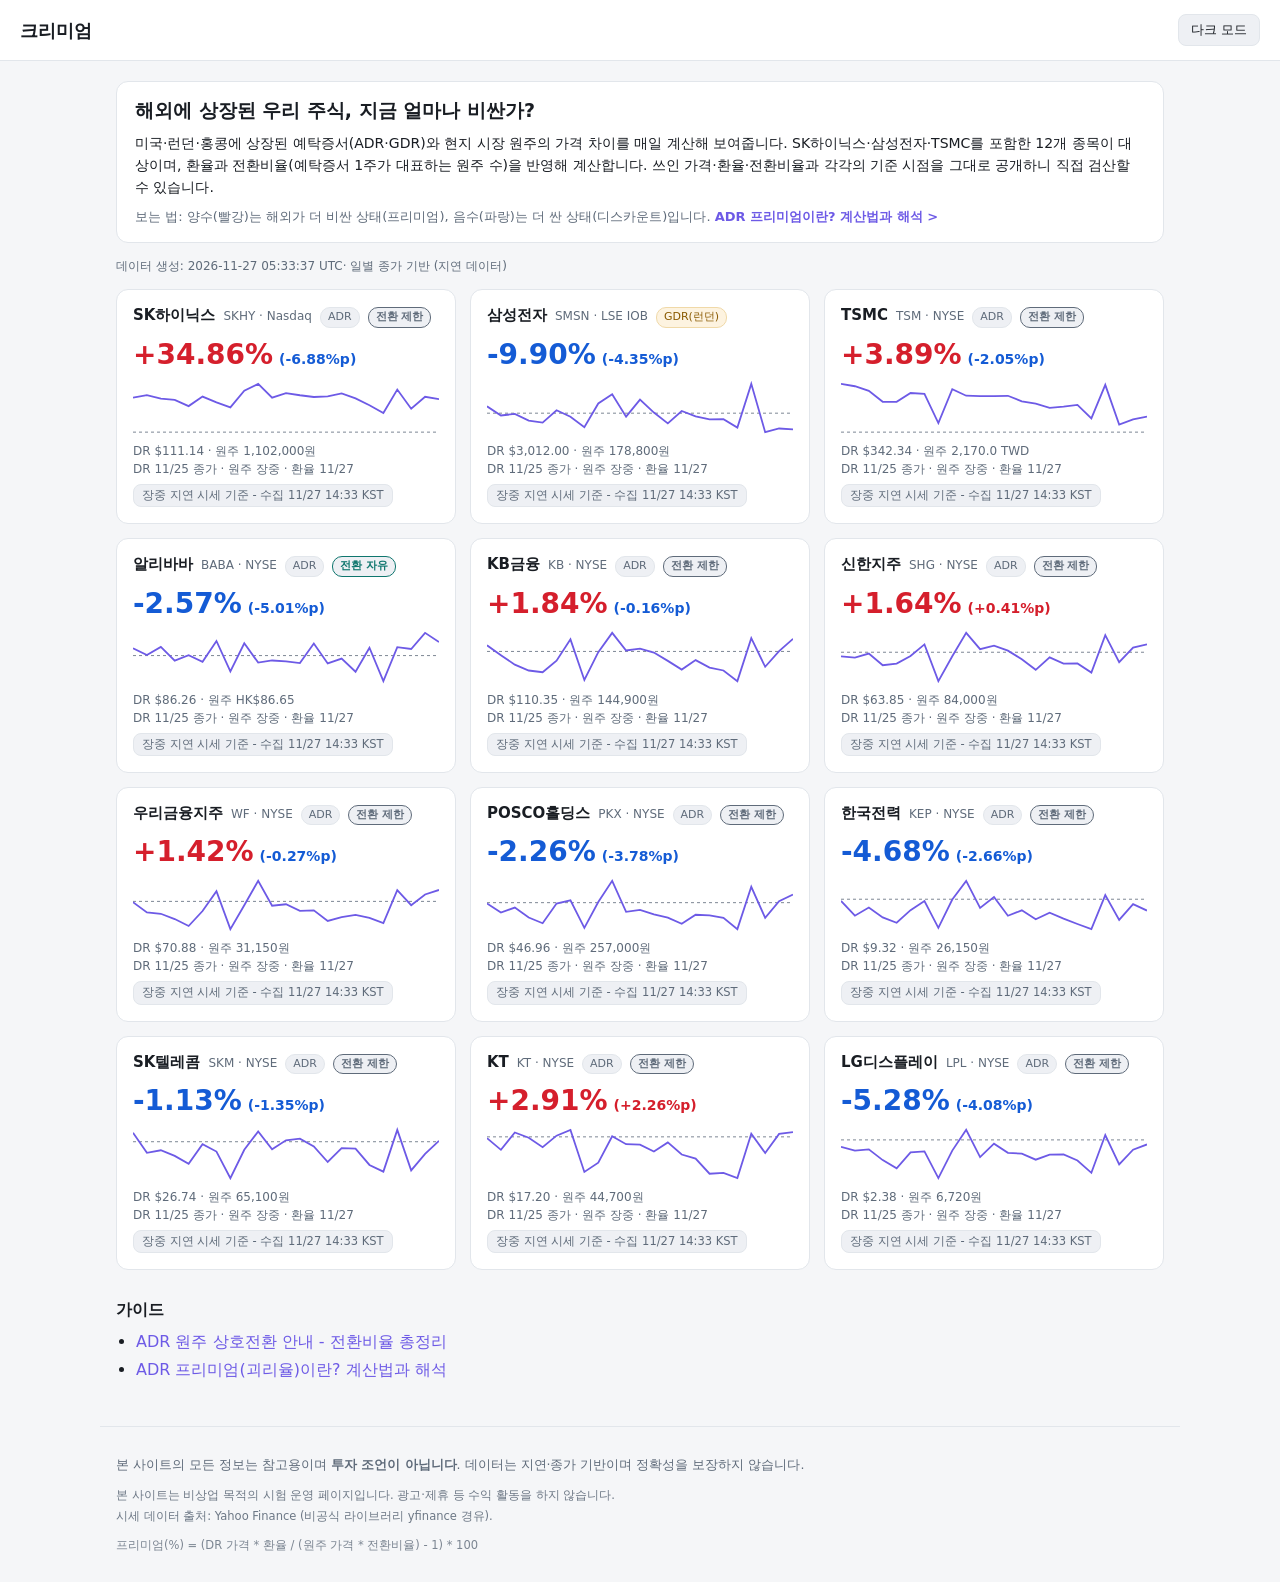
==== commit f6eae72b: "chore: intraday data update (2026-11-27T05:33)" ====
--- a/src/web/index.html
+++ b/src/web/index.html
@@ -43,20 +43,20 @@
 
 <main id="view" class="view">
 <section class="intro"><h1 class="intro-headline">해외에 상장된 우리 주식, 지금 얼마나 비싼가?</h1><p class="intro-body">미국·런던·홍콩에 상장된 예탁증서(ADR·GDR)와 현지 시장 원주의 가격 차이를 매일 계산해 보여줍니다. SK하이닉스·삼성전자·TSMC를 포함한 12개 종목이 대상이며, 환율과 전환비율(예탁증서 1주가 대표하는 원주 수)을 반영해 계산합니다. 쓰인 가격·환율·전환비율과 각각의 기준 시점을 그대로 공개하니 직접 검산할 수 있습니다.</p><p class="intro-reading">보는 법: 양수(빨강)는 해외가 더 비싼 상태(프리미엄), 음수(파랑)는 더 싼 상태(디스카운트)입니다. <a class="intro-link" href="guide/adr-premium/">ADR 프리미엄이란? 계산법과 해석 &gt;</a></p></section>
-<p class="updated-at">데이터 생성: 2026-11-27 03:43:14 UTC· 일별 종가 기반 (지연 데이터)</p>
+<p class="updated-at">데이터 생성: 2026-11-27 05:33:37 UTC· 일별 종가 기반 (지연 데이터)</p>
 <div class="card-grid">
-<a class="card" href="stocks/skhy/"><div class="card-head"><span class="card-name">SK하이닉스</span><span class="card-ticker">SKHY · Nasdaq</span><span class="badge">ADR</span><span class="badge conv-badge conv-badge-limited" title="DR을 원주로 바꾸는 방향만 자유롭고, 원주를 DR로 만드는 방향은 제한돼 괴리가 오래 유지될 수 있습니다">전환 제한</span></div><div class="card-premium pos">+35.68%<span class="card-delta neg" title="11/26 대비">(-6.06%p)</span></div><div class="card-spark"><svg viewBox="0 0 260 56" preserveAspectRatio="none" role="img" aria-label="최근 30일 프리미엄 추이"><line x1="0" x2="260" y1="52.14" y2="52.14" stroke="var(--zero-line)" stroke-width="1" stroke-dasharray="3 3" vector-effect="non-scaling-stroke"/><path d="M0.00 17.74 L11.82 15.10 L23.64 18.71 L35.45 19.96 L47.27 26.10 L59.09 16.60 L70.91 22.45 L82.73 27.40 L94.55 10.66 L106.36 3.86 L118.18 17.61 L130.00 13.10 L141.82 15.26 L153.64 16.99 L165.45 16.29 L177.27 13.37 L189.09 18.45 L200.91 25.28 L212.73 33.04 L224.55 9.55 L236.36 28.73 L248.18 16.74 L260.00 19.21" fill="none" stroke="var(--accent)" stroke-width="1.8" vector-effect="non-scaling-stroke"/></svg></div><div class="card-prices">DR $111.14 · 원주 1,098,000원</div><div class="card-asof">DR 11/25 종가 · 원주 장중 · 환율 11/27</div><div class="live-badge">장중 지연 시세 기준 - 수집 11/27 12:43 KST</div></a>
-<a class="card" href="stocks/smsn/"><div class="card-head"><span class="card-name">삼성전자</span><span class="card-ticker">SMSN · LSE IOB</span><span class="badge badge-gdr" title="이 종목은 미국 ADR가 아닌 런던증권거래소(IOB) 상장 글로벌 예탁증서(GDR)입니다. USD로 거래되며 프리미엄 계산 방식은 ADR와 동일합니다.">GDR(런던)</span></div><div class="card-premium neg">-9.06%<span class="card-delta neg" title="11/26 대비">(-3.52%p)</span></div><div class="card-spark"><svg viewBox="0 0 260 56" preserveAspectRatio="none" role="img" aria-label="최근 30일 프리미엄 추이"><line x1="0" x2="260" y1="33.18" y2="33.18" stroke="var(--zero-line)" stroke-width="1" stroke-dasharray="3 3" vector-effect="non-scaling-stroke"/><path d="M0.00 26.30 L11.82 35.48 L23.64 33.95 L35.45 40.56 L47.27 42.60 L59.09 30.21 L70.91 36.67 L82.73 47.27 L94.55 23.44 L106.36 14.21 L118.18 36.68 L130.00 19.61 L141.82 32.54 L153.64 43.42 L165.45 30.98 L177.27 36.29 L189.09 39.39 L200.91 39.19 L212.73 47.62 L224.55 3.86 L236.36 52.14 L248.18 48.49 L260.00 49.40" fill="none" stroke="var(--accent)" stroke-width="1.8" vector-effect="non-scaling-stroke"/></svg></div><div class="card-prices">DR $3,012.00 · 원주 177,600원</div><div class="card-asof">DR 11/25 종가 · 원주 장중 · 환율 11/27</div><div class="live-badge">장중 지연 시세 기준 - 수집 11/27 12:43 KST</div></a>
-<a class="card" href="stocks/tsm/"><div class="card-head"><span class="card-name">TSMC</span><span class="card-ticker">TSM · NYSE</span><span class="badge">ADR</span><span class="badge conv-badge conv-badge-limited" title="DR을 원주로 바꾸는 방향만 자유롭고, 원주를 DR로 만드는 방향은 제한돼 괴리가 오래 유지될 수 있습니다">전환 제한</span></div><div class="card-premium pos">+4.18%<span class="card-delta neg" title="11/26 대비">(-1.76%p)</span></div><div class="card-spark"><svg viewBox="0 0 260 56" preserveAspectRatio="none" role="img" aria-label="최근 30일 프리미엄 추이"><line x1="0" x2="260" y1="52.14" y2="52.14" stroke="var(--zero-line)" stroke-width="1" stroke-dasharray="3 3" vector-effect="non-scaling-stroke"/><path d="M0.00 3.86 L11.82 6.24 L23.64 10.78 L35.45 21.74 L47.27 21.86 L59.09 13.01 L70.91 13.83 L82.73 43.04 L94.55 9.10 L106.36 15.69 L118.18 16.06 L130.00 16.15 L141.82 15.78 L153.64 21.32 L165.45 23.72 L177.27 27.86 L189.09 26.65 L200.91 24.86 L212.73 38.38 L224.55 4.89 L236.36 44.61 L248.18 39.47 L260.00 36.60" fill="none" stroke="var(--accent)" stroke-width="1.8" vector-effect="non-scaling-stroke"/></svg></div><div class="card-prices">DR $342.34 · 원주 2,165.0 TWD</div><div class="card-asof">DR 11/25 종가 · 원주 장중 · 환율 11/27</div><div class="live-badge">장중 지연 시세 기준 - 수집 11/27 12:43 KST</div></a>
-<a class="card" href="stocks/baba/"><div class="card-head"><span class="card-name">알리바바</span><span class="card-ticker">BABA · NYSE</span><span class="badge">ADR</span><span class="badge conv-badge conv-badge-free" title="원주와 DR 사이 양방향 전환이 자유로워 괴리가 작게 유지됩니다">전환 자유</span></div><div class="card-premium neg">-0.33%<span class="card-delta neg" title="11/26 대비">(-2.77%p)</span></div><div class="card-spark"><svg viewBox="0 0 260 56" preserveAspectRatio="none" role="img" aria-label="최근 30일 프리미엄 추이"><line x1="0" x2="260" y1="26.59" y2="26.59" stroke="var(--zero-line)" stroke-width="1" stroke-dasharray="3 3" vector-effect="non-scaling-stroke"/><path d="M0.00 19.21 L11.82 26.05 L23.64 17.94 L35.45 31.70 L47.27 26.21 L59.09 32.78 L70.91 11.99 L82.73 42.38 L94.55 14.28 L106.36 33.63 L118.18 31.48 L130.00 32.34 L141.82 34.08 L153.64 14.46 L165.45 34.43 L177.27 29.58 L189.09 42.76 L200.91 18.75 L212.73 52.14 L224.55 18.17 L236.36 20.01 L248.18 3.86 L260.00 13.11" fill="none" stroke="var(--accent)" stroke-width="1.8" vector-effect="non-scaling-stroke"/></svg></div><div class="card-prices">DR $86.26 · 원주 HK$84.75</div><div class="card-asof">DR 11/25 종가 · 원주 장중 · 환율 11/27</div><div class="live-badge">장중 지연 시세 기준 - 수집 11/27 12:43 KST</div></a>
-<a class="card" href="stocks/kb/"><div class="card-head"><span class="card-name">KB금융</span><span class="card-ticker">KB · NYSE</span><span class="badge">ADR</span><span class="badge conv-badge conv-badge-limited" title="DR을 원주로 바꾸는 방향만 자유롭고, 원주를 DR로 만드는 방향은 제한돼 괴리가 오래 유지될 수 있습니다">전환 제한</span></div><div class="card-premium pos">+2.79%<span class="card-delta pos" title="11/26 대비">(+0.80%p)</span></div><div class="card-spark"><svg viewBox="0 0 260 56" preserveAspectRatio="none" role="img" aria-label="최근 30일 프리미엄 추이"><line x1="0" x2="260" y1="22.43" y2="22.43" stroke="var(--zero-line)" stroke-width="1" stroke-dasharray="3 3" vector-effect="non-scaling-stroke"/><path d="M0.00 16.30 L11.82 26.16 L23.64 35.70 L35.45 41.51 L47.27 43.21 L59.09 31.67 L70.91 10.34 L82.73 50.97 L94.55 23.16 L106.36 3.86 L118.18 21.48 L130.00 19.62 L141.82 23.60 L153.64 31.89 L165.45 40.60 L177.27 31.09 L189.09 38.53 L200.91 41.49 L212.73 52.14 L224.55 9.14 L236.36 37.77 L248.18 22.17 L260.00 9.87" fill="none" stroke="var(--accent)" stroke-width="1.8" vector-effect="non-scaling-stroke"/></svg></div><div class="card-prices">DR $110.35 · 원주 143,900원</div><div class="card-asof">DR 11/25 종가 · 원주 장중 · 환율 11/27</div><div class="live-badge">장중 지연 시세 기준 - 수집 11/27 12:43 KST</div></a>
-<a class="card" href="stocks/shg/"><div class="card-head"><span class="card-name">신한지주</span><span class="card-ticker">SHG · NYSE</span><span class="badge">ADR</span><span class="badge conv-badge conv-badge-limited" title="DR을 원주로 바꾸는 방향만 자유롭고, 원주를 DR로 만드는 방향은 제한돼 괴리가 오래 유지될 수 있습니다">전환 제한</span></div><div class="card-premium pos">+3.00%<span class="card-delta pos" title="11/26 대비">(+1.76%p)</span></div><div class="card-spark"><svg viewBox="0 0 260 56" preserveAspectRatio="none" role="img" aria-label="최근 30일 프리미엄 추이"><line x1="0" x2="260" y1="23.24" y2="23.24" stroke="var(--zero-line)" stroke-width="1" stroke-dasharray="3 3" vector-effect="non-scaling-stroke"/><path d="M0.00 27.40 L11.82 28.54 L23.64 24.56 L35.45 36.26 L47.27 34.59 L59.09 26.94 L70.91 15.40 L82.73 52.14 L94.55 27.22 L106.36 3.86 L118.18 20.19 L130.00 16.74 L141.82 21.65 L153.64 30.18 L165.45 40.83 L177.27 28.36 L189.09 34.55 L200.91 34.38 L212.73 43.53 L224.55 6.18 L236.36 33.12 L248.18 18.57 L260.00 15.40" fill="none" stroke="var(--accent)" stroke-width="1.8" vector-effect="non-scaling-stroke"/></svg></div><div class="card-prices">DR $63.85 · 원주 83,100원</div><div class="card-asof">DR 11/25 종가 · 원주 장중 · 환율 11/27</div><div class="live-badge">장중 지연 시세 기준 - 수집 11/27 12:43 KST</div></a>
-<a class="card" href="stocks/wf/"><div class="card-head"><span class="card-name">우리금융지주</span><span class="card-ticker">WF · NYSE</span><span class="badge">ADR</span><span class="badge conv-badge conv-badge-limited" title="DR을 원주로 바꾸는 방향만 자유롭고, 원주를 DR로 만드는 방향은 제한돼 괴리가 오래 유지될 수 있습니다">전환 제한</span></div><div class="card-premium pos">+2.66%<span class="card-delta pos" title="11/26 대비">(+0.96%p)</span></div><div class="card-spark"><svg viewBox="0 0 260 56" preserveAspectRatio="none" role="img" aria-label="최근 30일 프리미엄 추이"><line x1="0" x2="260" y1="24.39" y2="24.39" stroke="var(--zero-line)" stroke-width="1" stroke-dasharray="3 3" vector-effect="non-scaling-stroke"/><path d="M0.00 25.14 L11.82 35.41 L23.64 36.78 L35.45 42.04 L47.27 49.00 L59.09 33.99 L70.91 14.17 L82.73 52.14 L94.55 28.19 L106.36 3.86 L118.18 28.73 L130.00 27.28 L141.82 33.83 L153.64 33.34 L165.45 43.94 L177.27 40.23 L189.09 37.94 L200.91 40.81 L212.73 46.03 L224.55 13.19 L236.36 28.17 L248.18 17.48 L260.00 12.95" fill="none" stroke="var(--accent)" stroke-width="1.8" vector-effect="non-scaling-stroke"/></svg></div><div class="card-prices">DR $70.88 · 원주 30,850원</div><div class="card-asof">DR 11/25 종가 · 원주 장중 · 환율 11/27</div><div class="live-badge">장중 지연 시세 기준 - 수집 11/27 12:43 KST</div></a>
-<a class="card" href="stocks/pkx/"><div class="card-head"><span class="card-name">POSCO홀딩스</span><span class="card-ticker">PKX · NYSE</span><span class="badge">ADR</span><span class="badge conv-badge conv-badge-limited" title="DR을 원주로 바꾸는 방향만 자유롭고, 원주를 DR로 만드는 방향은 제한돼 괴리가 오래 유지될 수 있습니다">전환 제한</span></div><div class="card-premium neg">-1.06%<span class="card-delta neg" title="11/26 대비">(-2.58%p)</span></div><div class="card-spark"><svg viewBox="0 0 260 56" preserveAspectRatio="none" role="img" aria-label="최근 30일 프리미엄 추이"><line x1="0" x2="260" y1="25.66" y2="25.66" stroke="var(--zero-line)" stroke-width="1" stroke-dasharray="3 3" vector-effect="non-scaling-stroke"/><path d="M0.00 26.52 L11.82 35.58 L23.64 30.57 L35.45 40.52 L47.27 46.26 L59.09 26.54 L70.91 23.40 L82.73 50.83 L94.55 25.06 L106.36 3.86 L118.18 34.86 L130.00 32.88 L141.82 37.39 L153.64 40.62 L165.45 46.78 L177.27 37.73 L189.09 38.33 L200.91 40.80 L212.73 52.14 L224.55 9.76 L236.36 40.92 L248.18 24.17 L260.00 17.63" fill="none" stroke="var(--accent)" stroke-width="1.8" vector-effect="non-scaling-stroke"/></svg></div><div class="card-prices">DR $46.96 · 원주 254,500원</div><div class="card-asof">DR 11/25 종가 · 원주 장중 · 환율 11/27</div><div class="live-badge">장중 지연 시세 기준 - 수집 11/27 12:43 KST</div></a>
-<a class="card" href="stocks/kep/"><div class="card-head"><span class="card-name">한국전력</span><span class="card-ticker">KEP · NYSE</span><span class="badge">ADR</span><span class="badge conv-badge conv-badge-limited" title="DR을 원주로 바꾸는 방향만 자유롭고, 원주를 DR로 만드는 방향은 제한돼 괴리가 오래 유지될 수 있습니다">전환 제한</span></div><div class="card-premium neg">-4.27%<span class="card-delta neg" title="11/26 대비">(-2.24%p)</span></div><div class="card-spark"><svg viewBox="0 0 260 56" preserveAspectRatio="none" role="img" aria-label="최근 30일 프리미엄 추이"><line x1="0" x2="260" y1="22.22" y2="22.22" stroke="var(--zero-line)" stroke-width="1" stroke-dasharray="3 3" vector-effect="non-scaling-stroke"/><path d="M0.00 23.88 L11.82 38.66 L23.64 30.55 L35.45 40.46 L47.27 45.76 L59.09 33.16 L70.91 24.06 L82.73 50.84 L94.55 22.55 L106.36 3.86 L118.18 30.85 L130.00 20.03 L141.82 38.77 L153.64 33.32 L165.45 42.33 L177.27 35.70 L189.09 41.56 L200.91 47.01 L212.73 52.14 L224.55 18.13 L236.36 42.96 L248.18 27.17 L260.00 33.56" fill="none" stroke="var(--accent)" stroke-width="1.8" vector-effect="non-scaling-stroke"/></svg></div><div class="card-prices">DR $9.32 · 원주 26,100원</div><div class="card-asof">DR 11/25 종가 · 원주 장중 · 환율 11/27</div><div class="live-badge">장중 지연 시세 기준 - 수집 11/27 12:43 KST</div></a>
-<a class="card" href="stocks/skm/"><div class="card-head"><span class="card-name">SK텔레콤</span><span class="card-ticker">SKM · NYSE</span><span class="badge">ADR</span><span class="badge conv-badge conv-badge-limited" title="DR을 원주로 바꾸는 방향만 자유롭고, 원주를 DR로 만드는 방향은 제한돼 괴리가 오래 유지될 수 있습니다">전환 제한</span></div><div class="card-premium neg">-0.12%<span class="card-delta neg" title="11/26 대비">(-0.34%p)</span></div><div class="card-spark"><svg viewBox="0 0 260 56" preserveAspectRatio="none" role="img" aria-label="최근 30일 프리미엄 추이"><line x1="0" x2="260" y1="15.72" y2="15.72" stroke="var(--zero-line)" stroke-width="1" stroke-dasharray="3 3" vector-effect="non-scaling-stroke"/><path d="M0.00 6.66 L11.82 26.83 L23.64 24.29 L35.45 29.90 L47.27 37.87 L59.09 18.17 L70.91 25.57 L82.73 52.14 L94.55 23.81 L106.36 5.39 L118.18 23.19 L130.00 14.31 L141.82 12.71 L153.64 20.38 L165.45 35.99 L177.27 22.12 L189.09 22.56 L200.91 38.94 L212.73 45.64 L224.55 3.86 L236.36 44.41 L248.18 27.90 L260.00 14.78" fill="none" stroke="var(--accent)" stroke-width="1.8" vector-effect="non-scaling-stroke"/></svg></div><div class="card-prices">DR $26.74 · 원주 64,600원</div><div class="card-asof">DR 11/25 종가 · 원주 장중 · 환율 11/27</div><div class="live-badge">장중 지연 시세 기준 - 수집 11/27 12:43 KST</div></a>
-<a class="card" href="stocks/kt/"><div class="card-head"><span class="card-name">KT</span><span class="card-ticker">KT · NYSE</span><span class="badge">ADR</span><span class="badge conv-badge conv-badge-limited" title="DR을 원주로 바꾸는 방향만 자유롭고, 원주를 DR로 만드는 방향은 제한돼 괴리가 오래 유지될 수 있습니다">전환 제한</span></div><div class="card-premium pos">+3.39%<span class="card-delta pos" title="11/26 대비">(+2.74%p)</span></div><div class="card-spark"><svg viewBox="0 0 260 56" preserveAspectRatio="none" role="img" aria-label="최근 30일 프리미엄 추이"><line x1="0" x2="260" y1="10.85" y2="10.85" stroke="var(--zero-line)" stroke-width="1" stroke-dasharray="3 3" vector-effect="non-scaling-stroke"/><path d="M0.00 12.16 L11.82 23.82 L23.64 6.52 L35.45 11.77 L47.27 21.23 L59.09 9.66 L70.91 3.86 L82.73 45.91 L94.55 36.64 L106.36 10.22 L118.18 18.22 L130.00 18.58 L141.82 25.58 L153.64 16.41 L165.45 28.52 L177.27 32.64 L189.09 47.72 L200.91 46.93 L212.73 52.14 L224.55 7.70 L236.36 26.98 L248.18 7.94 L260.00 6.21" fill="none" stroke="var(--accent)" stroke-width="1.8" vector-effect="non-scaling-stroke"/></svg></div><div class="card-prices">DR $17.20 · 원주 44,600원</div><div class="card-asof">DR 11/25 종가 · 원주 장중 · 환율 11/27</div><div class="live-badge">장중 지연 시세 기준 - 수집 11/27 12:43 KST</div></a>
-<a class="card" href="stocks/lpl/"><div class="card-head"><span class="card-name">LG디스플레이</span><span class="card-ticker">LPL · NYSE</span><span class="badge">ADR</span><span class="badge conv-badge conv-badge-limited" title="DR을 원주로 바꾸는 방향만 자유롭고, 원주를 DR로 만드는 방향은 제한돼 괴리가 오래 유지될 수 있습니다">전환 제한</span></div><div class="card-premium neg">-4.34%<span class="card-delta neg" title="11/26 대비">(-3.14%p)</span></div><div class="card-spark"><svg viewBox="0 0 260 56" preserveAspectRatio="none" role="img" aria-label="최근 30일 프리미엄 추이"><line x1="0" x2="260" y1="13.90" y2="13.90" stroke="var(--zero-line)" stroke-width="1" stroke-dasharray="3 3" vector-effect="non-scaling-stroke"/><path d="M0.00 20.75 L11.82 24.69 L23.64 23.35 L35.45 34.11 L47.27 42.33 L59.09 26.36 L70.91 25.43 L82.73 52.14 L94.55 24.61 L106.36 3.86 L118.18 31.05 L130.00 17.64 L141.82 26.82 L153.64 27.65 L165.45 33.66 L177.27 28.64 L189.09 28.50 L200.91 34.53 L212.73 46.82 L224.55 8.99 L236.36 38.31 L248.18 23.69 L260.00 18.45" fill="none" stroke="var(--accent)" stroke-width="1.8" vector-effect="non-scaling-stroke"/></svg></div><div class="card-prices">DR $2.38 · 원주 6,670원</div><div class="card-asof">DR 11/25 종가 · 원주 장중 · 환율 11/27</div><div class="live-badge">장중 지연 시세 기준 - 수집 11/27 12:43 KST</div></a>
+<a class="card" href="stocks/skhy/"><div class="card-head"><span class="card-name">SK하이닉스</span><span class="card-ticker">SKHY · Nasdaq</span><span class="badge">ADR</span><span class="badge conv-badge conv-badge-limited" title="DR을 원주로 바꾸는 방향만 자유롭고, 원주를 DR로 만드는 방향은 제한돼 괴리가 오래 유지될 수 있습니다">전환 제한</span></div><div class="card-premium pos">+34.86%<span class="card-delta neg" title="11/26 대비">(-6.88%p)</span></div><div class="card-spark"><svg viewBox="0 0 260 56" preserveAspectRatio="none" role="img" aria-label="최근 30일 프리미엄 추이"><line x1="0" x2="260" y1="52.14" y2="52.14" stroke="var(--zero-line)" stroke-width="1" stroke-dasharray="3 3" vector-effect="non-scaling-stroke"/><path d="M0.00 17.74 L11.82 15.10 L23.64 18.71 L35.45 19.96 L47.27 26.10 L59.09 16.60 L70.91 22.45 L82.73 27.40 L94.55 10.66 L106.36 3.86 L118.18 17.61 L130.00 13.10 L141.82 15.26 L153.64 16.99 L165.45 16.29 L177.27 13.37 L189.09 18.45 L200.91 25.28 L212.73 33.04 L224.55 9.55 L236.36 28.73 L248.18 16.74 L260.00 19.21" fill="none" stroke="var(--accent)" stroke-width="1.8" vector-effect="non-scaling-stroke"/></svg></div><div class="card-prices">DR $111.14 · 원주 1,102,000원</div><div class="card-asof">DR 11/25 종가 · 원주 장중 · 환율 11/27</div><div class="live-badge">장중 지연 시세 기준 - 수집 11/27 14:33 KST</div></a>
+<a class="card" href="stocks/smsn/"><div class="card-head"><span class="card-name">삼성전자</span><span class="card-ticker">SMSN · LSE IOB</span><span class="badge badge-gdr" title="이 종목은 미국 ADR가 아닌 런던증권거래소(IOB) 상장 글로벌 예탁증서(GDR)입니다. USD로 거래되며 프리미엄 계산 방식은 ADR와 동일합니다.">GDR(런던)</span></div><div class="card-premium neg">-9.90%<span class="card-delta neg" title="11/26 대비">(-4.35%p)</span></div><div class="card-spark"><svg viewBox="0 0 260 56" preserveAspectRatio="none" role="img" aria-label="최근 30일 프리미엄 추이"><line x1="0" x2="260" y1="33.18" y2="33.18" stroke="var(--zero-line)" stroke-width="1" stroke-dasharray="3 3" vector-effect="non-scaling-stroke"/><path d="M0.00 26.30 L11.82 35.48 L23.64 33.95 L35.45 40.56 L47.27 42.60 L59.09 30.21 L70.91 36.67 L82.73 47.27 L94.55 23.44 L106.36 14.21 L118.18 36.68 L130.00 19.61 L141.82 32.54 L153.64 43.42 L165.45 30.98 L177.27 36.29 L189.09 39.39 L200.91 39.19 L212.73 47.62 L224.55 3.86 L236.36 52.14 L248.18 48.49 L260.00 49.40" fill="none" stroke="var(--accent)" stroke-width="1.8" vector-effect="non-scaling-stroke"/></svg></div><div class="card-prices">DR $3,012.00 · 원주 178,800원</div><div class="card-asof">DR 11/25 종가 · 원주 장중 · 환율 11/27</div><div class="live-badge">장중 지연 시세 기준 - 수집 11/27 14:33 KST</div></a>
+<a class="card" href="stocks/tsm/"><div class="card-head"><span class="card-name">TSMC</span><span class="card-ticker">TSM · NYSE</span><span class="badge">ADR</span><span class="badge conv-badge conv-badge-limited" title="DR을 원주로 바꾸는 방향만 자유롭고, 원주를 DR로 만드는 방향은 제한돼 괴리가 오래 유지될 수 있습니다">전환 제한</span></div><div class="card-premium pos">+3.89%<span class="card-delta neg" title="11/26 대비">(-2.05%p)</span></div><div class="card-spark"><svg viewBox="0 0 260 56" preserveAspectRatio="none" role="img" aria-label="최근 30일 프리미엄 추이"><line x1="0" x2="260" y1="52.14" y2="52.14" stroke="var(--zero-line)" stroke-width="1" stroke-dasharray="3 3" vector-effect="non-scaling-stroke"/><path d="M0.00 3.86 L11.82 6.24 L23.64 10.78 L35.45 21.74 L47.27 21.86 L59.09 13.01 L70.91 13.83 L82.73 43.04 L94.55 9.10 L106.36 15.69 L118.18 16.06 L130.00 16.15 L141.82 15.78 L153.64 21.32 L165.45 23.72 L177.27 27.86 L189.09 26.65 L200.91 24.86 L212.73 38.38 L224.55 4.89 L236.36 44.61 L248.18 39.47 L260.00 36.60" fill="none" stroke="var(--accent)" stroke-width="1.8" vector-effect="non-scaling-stroke"/></svg></div><div class="card-prices">DR $342.34 · 원주 2,170.0 TWD</div><div class="card-asof">DR 11/25 종가 · 원주 장중 · 환율 11/27</div><div class="live-badge">장중 지연 시세 기준 - 수집 11/27 14:33 KST</div></a>
+<a class="card" href="stocks/baba/"><div class="card-head"><span class="card-name">알리바바</span><span class="card-ticker">BABA · NYSE</span><span class="badge">ADR</span><span class="badge conv-badge conv-badge-free" title="원주와 DR 사이 양방향 전환이 자유로워 괴리가 작게 유지됩니다">전환 자유</span></div><div class="card-premium neg">-2.57%<span class="card-delta neg" title="11/26 대비">(-5.01%p)</span></div><div class="card-spark"><svg viewBox="0 0 260 56" preserveAspectRatio="none" role="img" aria-label="최근 30일 프리미엄 추이"><line x1="0" x2="260" y1="26.59" y2="26.59" stroke="var(--zero-line)" stroke-width="1" stroke-dasharray="3 3" vector-effect="non-scaling-stroke"/><path d="M0.00 19.21 L11.82 26.05 L23.64 17.94 L35.45 31.70 L47.27 26.21 L59.09 32.78 L70.91 11.99 L82.73 42.38 L94.55 14.28 L106.36 33.63 L118.18 31.48 L130.00 32.34 L141.82 34.08 L153.64 14.46 L165.45 34.43 L177.27 29.58 L189.09 42.76 L200.91 18.75 L212.73 52.14 L224.55 18.17 L236.36 20.01 L248.18 3.86 L260.00 13.11" fill="none" stroke="var(--accent)" stroke-width="1.8" vector-effect="non-scaling-stroke"/></svg></div><div class="card-prices">DR $86.26 · 원주 HK$86.65</div><div class="card-asof">DR 11/25 종가 · 원주 장중 · 환율 11/27</div><div class="live-badge">장중 지연 시세 기준 - 수집 11/27 14:33 KST</div></a>
+<a class="card" href="stocks/kb/"><div class="card-head"><span class="card-name">KB금융</span><span class="card-ticker">KB · NYSE</span><span class="badge">ADR</span><span class="badge conv-badge conv-badge-limited" title="DR을 원주로 바꾸는 방향만 자유롭고, 원주를 DR로 만드는 방향은 제한돼 괴리가 오래 유지될 수 있습니다">전환 제한</span></div><div class="card-premium pos">+1.84%<span class="card-delta neg" title="11/26 대비">(-0.16%p)</span></div><div class="card-spark"><svg viewBox="0 0 260 56" preserveAspectRatio="none" role="img" aria-label="최근 30일 프리미엄 추이"><line x1="0" x2="260" y1="22.43" y2="22.43" stroke="var(--zero-line)" stroke-width="1" stroke-dasharray="3 3" vector-effect="non-scaling-stroke"/><path d="M0.00 16.30 L11.82 26.16 L23.64 35.70 L35.45 41.51 L47.27 43.21 L59.09 31.67 L70.91 10.34 L82.73 50.97 L94.55 23.16 L106.36 3.86 L118.18 21.48 L130.00 19.62 L141.82 23.60 L153.64 31.89 L165.45 40.60 L177.27 31.09 L189.09 38.53 L200.91 41.49 L212.73 52.14 L224.55 9.14 L236.36 37.77 L248.18 22.17 L260.00 9.87" fill="none" stroke="var(--accent)" stroke-width="1.8" vector-effect="non-scaling-stroke"/></svg></div><div class="card-prices">DR $110.35 · 원주 144,900원</div><div class="card-asof">DR 11/25 종가 · 원주 장중 · 환율 11/27</div><div class="live-badge">장중 지연 시세 기준 - 수집 11/27 14:33 KST</div></a>
+<a class="card" href="stocks/shg/"><div class="card-head"><span class="card-name">신한지주</span><span class="card-ticker">SHG · NYSE</span><span class="badge">ADR</span><span class="badge conv-badge conv-badge-limited" title="DR을 원주로 바꾸는 방향만 자유롭고, 원주를 DR로 만드는 방향은 제한돼 괴리가 오래 유지될 수 있습니다">전환 제한</span></div><div class="card-premium pos">+1.64%<span class="card-delta pos" title="11/26 대비">(+0.41%p)</span></div><div class="card-spark"><svg viewBox="0 0 260 56" preserveAspectRatio="none" role="img" aria-label="최근 30일 프리미엄 추이"><line x1="0" x2="260" y1="23.24" y2="23.24" stroke="var(--zero-line)" stroke-width="1" stroke-dasharray="3 3" vector-effect="non-scaling-stroke"/><path d="M0.00 27.40 L11.82 28.54 L23.64 24.56 L35.45 36.26 L47.27 34.59 L59.09 26.94 L70.91 15.40 L82.73 52.14 L94.55 27.22 L106.36 3.86 L118.18 20.19 L130.00 16.74 L141.82 21.65 L153.64 30.18 L165.45 40.83 L177.27 28.36 L189.09 34.55 L200.91 34.38 L212.73 43.53 L224.55 6.18 L236.36 33.12 L248.18 18.57 L260.00 15.40" fill="none" stroke="var(--accent)" stroke-width="1.8" vector-effect="non-scaling-stroke"/></svg></div><div class="card-prices">DR $63.85 · 원주 84,000원</div><div class="card-asof">DR 11/25 종가 · 원주 장중 · 환율 11/27</div><div class="live-badge">장중 지연 시세 기준 - 수집 11/27 14:33 KST</div></a>
+<a class="card" href="stocks/wf/"><div class="card-head"><span class="card-name">우리금융지주</span><span class="card-ticker">WF · NYSE</span><span class="badge">ADR</span><span class="badge conv-badge conv-badge-limited" title="DR을 원주로 바꾸는 방향만 자유롭고, 원주를 DR로 만드는 방향은 제한돼 괴리가 오래 유지될 수 있습니다">전환 제한</span></div><div class="card-premium pos">+1.42%<span class="card-delta neg" title="11/26 대비">(-0.27%p)</span></div><div class="card-spark"><svg viewBox="0 0 260 56" preserveAspectRatio="none" role="img" aria-label="최근 30일 프리미엄 추이"><line x1="0" x2="260" y1="24.39" y2="24.39" stroke="var(--zero-line)" stroke-width="1" stroke-dasharray="3 3" vector-effect="non-scaling-stroke"/><path d="M0.00 25.14 L11.82 35.41 L23.64 36.78 L35.45 42.04 L47.27 49.00 L59.09 33.99 L70.91 14.17 L82.73 52.14 L94.55 28.19 L106.36 3.86 L118.18 28.73 L130.00 27.28 L141.82 33.83 L153.64 33.34 L165.45 43.94 L177.27 40.23 L189.09 37.94 L200.91 40.81 L212.73 46.03 L224.55 13.19 L236.36 28.17 L248.18 17.48 L260.00 12.95" fill="none" stroke="var(--accent)" stroke-width="1.8" vector-effect="non-scaling-stroke"/></svg></div><div class="card-prices">DR $70.88 · 원주 31,150원</div><div class="card-asof">DR 11/25 종가 · 원주 장중 · 환율 11/27</div><div class="live-badge">장중 지연 시세 기준 - 수집 11/27 14:33 KST</div></a>
+<a class="card" href="stocks/pkx/"><div class="card-head"><span class="card-name">POSCO홀딩스</span><span class="card-ticker">PKX · NYSE</span><span class="badge">ADR</span><span class="badge conv-badge conv-badge-limited" title="DR을 원주로 바꾸는 방향만 자유롭고, 원주를 DR로 만드는 방향은 제한돼 괴리가 오래 유지될 수 있습니다">전환 제한</span></div><div class="card-premium neg">-2.26%<span class="card-delta neg" title="11/26 대비">(-3.78%p)</span></div><div class="card-spark"><svg viewBox="0 0 260 56" preserveAspectRatio="none" role="img" aria-label="최근 30일 프리미엄 추이"><line x1="0" x2="260" y1="25.66" y2="25.66" stroke="var(--zero-line)" stroke-width="1" stroke-dasharray="3 3" vector-effect="non-scaling-stroke"/><path d="M0.00 26.52 L11.82 35.58 L23.64 30.57 L35.45 40.52 L47.27 46.26 L59.09 26.54 L70.91 23.40 L82.73 50.83 L94.55 25.06 L106.36 3.86 L118.18 34.86 L130.00 32.88 L141.82 37.39 L153.64 40.62 L165.45 46.78 L177.27 37.73 L189.09 38.33 L200.91 40.80 L212.73 52.14 L224.55 9.76 L236.36 40.92 L248.18 24.17 L260.00 17.63" fill="none" stroke="var(--accent)" stroke-width="1.8" vector-effect="non-scaling-stroke"/></svg></div><div class="card-prices">DR $46.96 · 원주 257,000원</div><div class="card-asof">DR 11/25 종가 · 원주 장중 · 환율 11/27</div><div class="live-badge">장중 지연 시세 기준 - 수집 11/27 14:33 KST</div></a>
+<a class="card" href="stocks/kep/"><div class="card-head"><span class="card-name">한국전력</span><span class="card-ticker">KEP · NYSE</span><span class="badge">ADR</span><span class="badge conv-badge conv-badge-limited" title="DR을 원주로 바꾸는 방향만 자유롭고, 원주를 DR로 만드는 방향은 제한돼 괴리가 오래 유지될 수 있습니다">전환 제한</span></div><div class="card-premium neg">-4.68%<span class="card-delta neg" title="11/26 대비">(-2.66%p)</span></div><div class="card-spark"><svg viewBox="0 0 260 56" preserveAspectRatio="none" role="img" aria-label="최근 30일 프리미엄 추이"><line x1="0" x2="260" y1="22.22" y2="22.22" stroke="var(--zero-line)" stroke-width="1" stroke-dasharray="3 3" vector-effect="non-scaling-stroke"/><path d="M0.00 23.88 L11.82 38.66 L23.64 30.55 L35.45 40.46 L47.27 45.76 L59.09 33.16 L70.91 24.06 L82.73 50.84 L94.55 22.55 L106.36 3.86 L118.18 30.85 L130.00 20.03 L141.82 38.77 L153.64 33.32 L165.45 42.33 L177.27 35.70 L189.09 41.56 L200.91 47.01 L212.73 52.14 L224.55 18.13 L236.36 42.96 L248.18 27.17 L260.00 33.56" fill="none" stroke="var(--accent)" stroke-width="1.8" vector-effect="non-scaling-stroke"/></svg></div><div class="card-prices">DR $9.32 · 원주 26,150원</div><div class="card-asof">DR 11/25 종가 · 원주 장중 · 환율 11/27</div><div class="live-badge">장중 지연 시세 기준 - 수집 11/27 14:33 KST</div></a>
+<a class="card" href="stocks/skm/"><div class="card-head"><span class="card-name">SK텔레콤</span><span class="card-ticker">SKM · NYSE</span><span class="badge">ADR</span><span class="badge conv-badge conv-badge-limited" title="DR을 원주로 바꾸는 방향만 자유롭고, 원주를 DR로 만드는 방향은 제한돼 괴리가 오래 유지될 수 있습니다">전환 제한</span></div><div class="card-premium neg">-1.13%<span class="card-delta neg" title="11/26 대비">(-1.35%p)</span></div><div class="card-spark"><svg viewBox="0 0 260 56" preserveAspectRatio="none" role="img" aria-label="최근 30일 프리미엄 추이"><line x1="0" x2="260" y1="15.72" y2="15.72" stroke="var(--zero-line)" stroke-width="1" stroke-dasharray="3 3" vector-effect="non-scaling-stroke"/><path d="M0.00 6.66 L11.82 26.83 L23.64 24.29 L35.45 29.90 L47.27 37.87 L59.09 18.17 L70.91 25.57 L82.73 52.14 L94.55 23.81 L106.36 5.39 L118.18 23.19 L130.00 14.31 L141.82 12.71 L153.64 20.38 L165.45 35.99 L177.27 22.12 L189.09 22.56 L200.91 38.94 L212.73 45.64 L224.55 3.86 L236.36 44.41 L248.18 27.90 L260.00 14.78" fill="none" stroke="var(--accent)" stroke-width="1.8" vector-effect="non-scaling-stroke"/></svg></div><div class="card-prices">DR $26.74 · 원주 65,100원</div><div class="card-asof">DR 11/25 종가 · 원주 장중 · 환율 11/27</div><div class="live-badge">장중 지연 시세 기준 - 수집 11/27 14:33 KST</div></a>
+<a class="card" href="stocks/kt/"><div class="card-head"><span class="card-name">KT</span><span class="card-ticker">KT · NYSE</span><span class="badge">ADR</span><span class="badge conv-badge conv-badge-limited" title="DR을 원주로 바꾸는 방향만 자유롭고, 원주를 DR로 만드는 방향은 제한돼 괴리가 오래 유지될 수 있습니다">전환 제한</span></div><div class="card-premium pos">+2.91%<span class="card-delta pos" title="11/26 대비">(+2.26%p)</span></div><div class="card-spark"><svg viewBox="0 0 260 56" preserveAspectRatio="none" role="img" aria-label="최근 30일 프리미엄 추이"><line x1="0" x2="260" y1="10.85" y2="10.85" stroke="var(--zero-line)" stroke-width="1" stroke-dasharray="3 3" vector-effect="non-scaling-stroke"/><path d="M0.00 12.16 L11.82 23.82 L23.64 6.52 L35.45 11.77 L47.27 21.23 L59.09 9.66 L70.91 3.86 L82.73 45.91 L94.55 36.64 L106.36 10.22 L118.18 18.22 L130.00 18.58 L141.82 25.58 L153.64 16.41 L165.45 28.52 L177.27 32.64 L189.09 47.72 L200.91 46.93 L212.73 52.14 L224.55 7.70 L236.36 26.98 L248.18 7.94 L260.00 6.21" fill="none" stroke="var(--accent)" stroke-width="1.8" vector-effect="non-scaling-stroke"/></svg></div><div class="card-prices">DR $17.20 · 원주 44,700원</div><div class="card-asof">DR 11/25 종가 · 원주 장중 · 환율 11/27</div><div class="live-badge">장중 지연 시세 기준 - 수집 11/27 14:33 KST</div></a>
+<a class="card" href="stocks/lpl/"><div class="card-head"><span class="card-name">LG디스플레이</span><span class="card-ticker">LPL · NYSE</span><span class="badge">ADR</span><span class="badge conv-badge conv-badge-limited" title="DR을 원주로 바꾸는 방향만 자유롭고, 원주를 DR로 만드는 방향은 제한돼 괴리가 오래 유지될 수 있습니다">전환 제한</span></div><div class="card-premium neg">-5.28%<span class="card-delta neg" title="11/26 대비">(-4.08%p)</span></div><div class="card-spark"><svg viewBox="0 0 260 56" preserveAspectRatio="none" role="img" aria-label="최근 30일 프리미엄 추이"><line x1="0" x2="260" y1="13.90" y2="13.90" stroke="var(--zero-line)" stroke-width="1" stroke-dasharray="3 3" vector-effect="non-scaling-stroke"/><path d="M0.00 20.75 L11.82 24.69 L23.64 23.35 L35.45 34.11 L47.27 42.33 L59.09 26.36 L70.91 25.43 L82.73 52.14 L94.55 24.61 L106.36 3.86 L118.18 31.05 L130.00 17.64 L141.82 26.82 L153.64 27.65 L165.45 33.66 L177.27 28.64 L189.09 28.50 L200.91 34.53 L212.73 46.82 L224.55 8.99 L236.36 38.31 L248.18 23.69 L260.00 18.45" fill="none" stroke="var(--accent)" stroke-width="1.8" vector-effect="non-scaling-stroke"/></svg></div><div class="card-prices">DR $2.38 · 원주 6,720원</div><div class="card-asof">DR 11/25 종가 · 원주 장중 · 환율 11/27</div><div class="live-badge">장중 지연 시세 기준 - 수집 11/27 14:33 KST</div></a>
 </div>
 <section class="guide-list"><h2>가이드</h2><ul>
 <li><a href="guide/adr-conversion/">ADR 원주 상호전환 안내 - 전환비율 총정리</a></li>
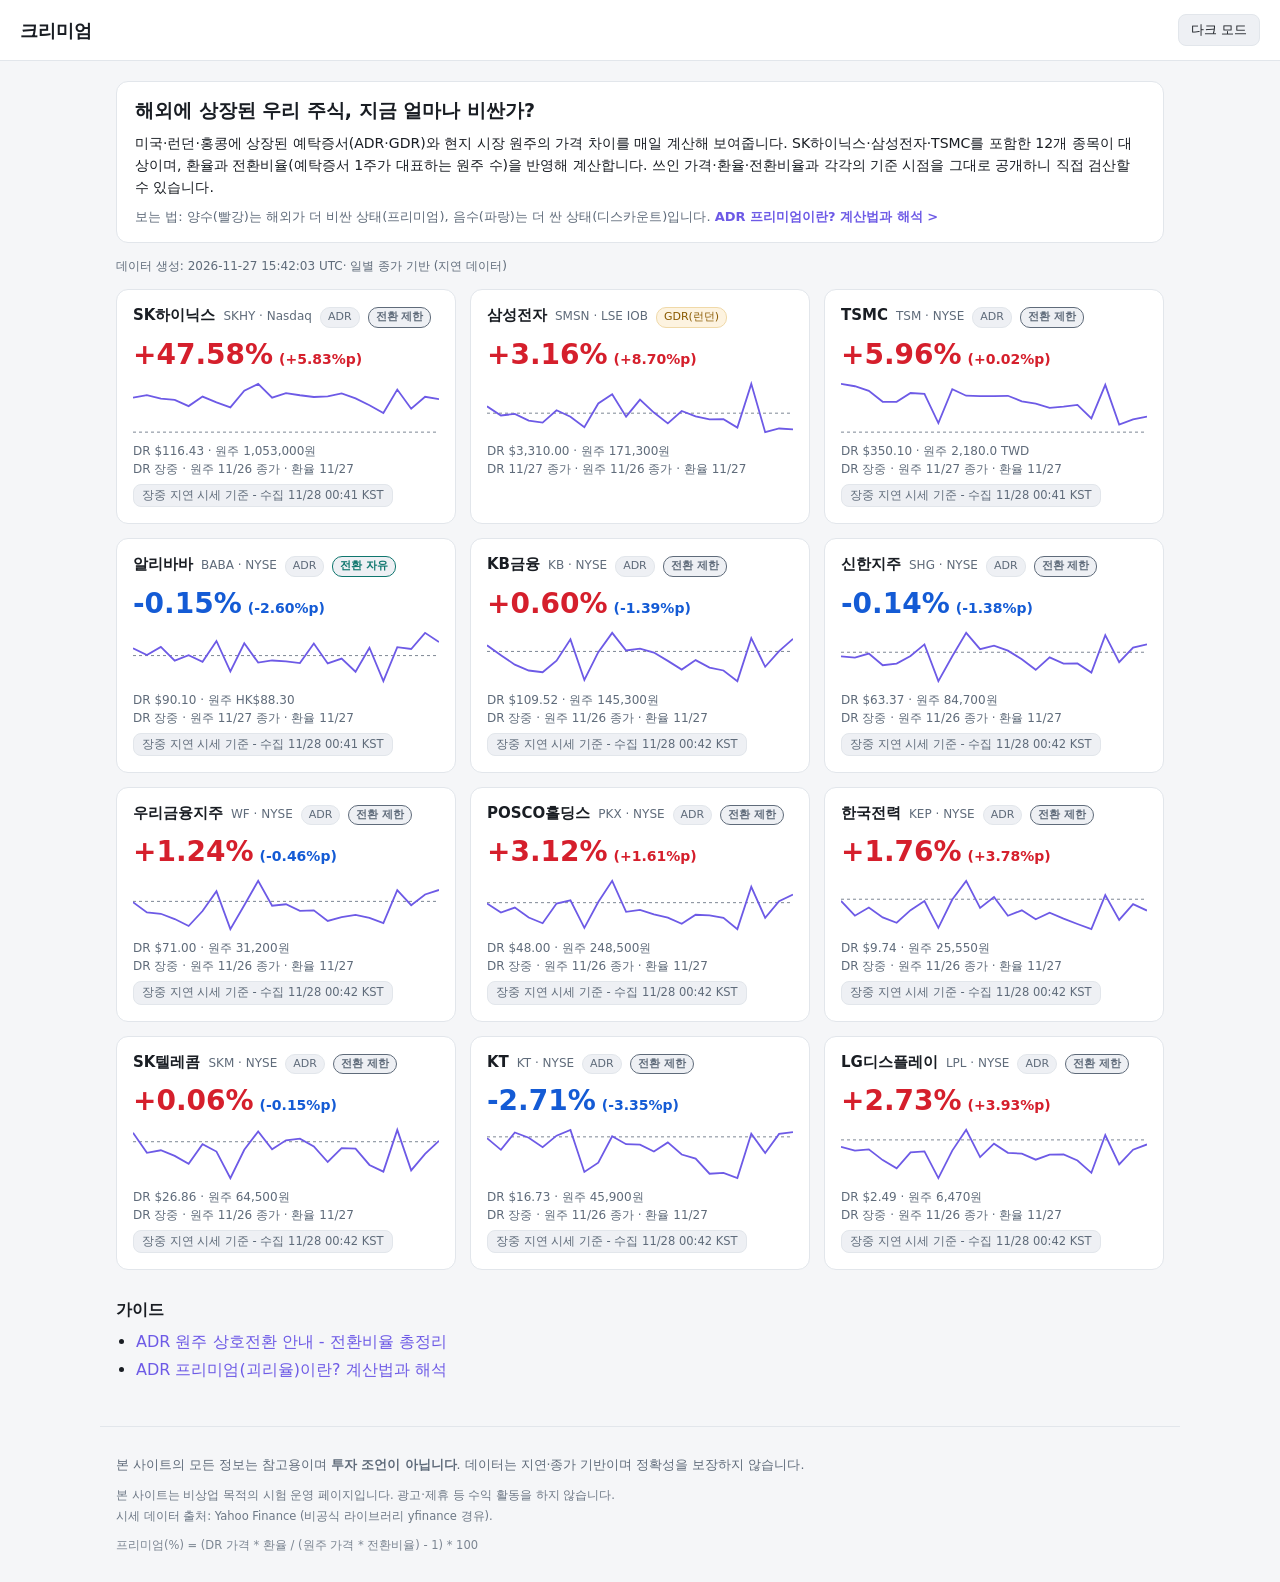
==== commit c7ce2820: "chore: intraday data update (2026-11-27T15:42)" ====
--- a/src/web/index.html
+++ b/src/web/index.html
@@ -43,20 +43,20 @@
 
 <main id="view" class="view">
 <section class="intro"><h1 class="intro-headline">해외에 상장된 우리 주식, 지금 얼마나 비싼가?</h1><p class="intro-body">미국·런던·홍콩에 상장된 예탁증서(ADR·GDR)와 현지 시장 원주의 가격 차이를 매일 계산해 보여줍니다. SK하이닉스·삼성전자·TSMC를 포함한 12개 종목이 대상이며, 환율과 전환비율(예탁증서 1주가 대표하는 원주 수)을 반영해 계산합니다. 쓰인 가격·환율·전환비율과 각각의 기준 시점을 그대로 공개하니 직접 검산할 수 있습니다.</p><p class="intro-reading">보는 법: 양수(빨강)는 해외가 더 비싼 상태(프리미엄), 음수(파랑)는 더 싼 상태(디스카운트)입니다. <a class="intro-link" href="guide/adr-premium/">ADR 프리미엄이란? 계산법과 해석 &gt;</a></p></section>
-<p class="updated-at">데이터 생성: 2026-11-27 05:33:37 UTC· 일별 종가 기반 (지연 데이터)</p>
+<p class="updated-at">데이터 생성: 2026-11-27 15:42:03 UTC· 일별 종가 기반 (지연 데이터)</p>
 <div class="card-grid">
-<a class="card" href="stocks/skhy/"><div class="card-head"><span class="card-name">SK하이닉스</span><span class="card-ticker">SKHY · Nasdaq</span><span class="badge">ADR</span><span class="badge conv-badge conv-badge-limited" title="DR을 원주로 바꾸는 방향만 자유롭고, 원주를 DR로 만드는 방향은 제한돼 괴리가 오래 유지될 수 있습니다">전환 제한</span></div><div class="card-premium pos">+34.86%<span class="card-delta neg" title="11/26 대비">(-6.88%p)</span></div><div class="card-spark"><svg viewBox="0 0 260 56" preserveAspectRatio="none" role="img" aria-label="최근 30일 프리미엄 추이"><line x1="0" x2="260" y1="52.14" y2="52.14" stroke="var(--zero-line)" stroke-width="1" stroke-dasharray="3 3" vector-effect="non-scaling-stroke"/><path d="M0.00 17.74 L11.82 15.10 L23.64 18.71 L35.45 19.96 L47.27 26.10 L59.09 16.60 L70.91 22.45 L82.73 27.40 L94.55 10.66 L106.36 3.86 L118.18 17.61 L130.00 13.10 L141.82 15.26 L153.64 16.99 L165.45 16.29 L177.27 13.37 L189.09 18.45 L200.91 25.28 L212.73 33.04 L224.55 9.55 L236.36 28.73 L248.18 16.74 L260.00 19.21" fill="none" stroke="var(--accent)" stroke-width="1.8" vector-effect="non-scaling-stroke"/></svg></div><div class="card-prices">DR $111.14 · 원주 1,102,000원</div><div class="card-asof">DR 11/25 종가 · 원주 장중 · 환율 11/27</div><div class="live-badge">장중 지연 시세 기준 - 수집 11/27 14:33 KST</div></a>
-<a class="card" href="stocks/smsn/"><div class="card-head"><span class="card-name">삼성전자</span><span class="card-ticker">SMSN · LSE IOB</span><span class="badge badge-gdr" title="이 종목은 미국 ADR가 아닌 런던증권거래소(IOB) 상장 글로벌 예탁증서(GDR)입니다. USD로 거래되며 프리미엄 계산 방식은 ADR와 동일합니다.">GDR(런던)</span></div><div class="card-premium neg">-9.90%<span class="card-delta neg" title="11/26 대비">(-4.35%p)</span></div><div class="card-spark"><svg viewBox="0 0 260 56" preserveAspectRatio="none" role="img" aria-label="최근 30일 프리미엄 추이"><line x1="0" x2="260" y1="33.18" y2="33.18" stroke="var(--zero-line)" stroke-width="1" stroke-dasharray="3 3" vector-effect="non-scaling-stroke"/><path d="M0.00 26.30 L11.82 35.48 L23.64 33.95 L35.45 40.56 L47.27 42.60 L59.09 30.21 L70.91 36.67 L82.73 47.27 L94.55 23.44 L106.36 14.21 L118.18 36.68 L130.00 19.61 L141.82 32.54 L153.64 43.42 L165.45 30.98 L177.27 36.29 L189.09 39.39 L200.91 39.19 L212.73 47.62 L224.55 3.86 L236.36 52.14 L248.18 48.49 L260.00 49.40" fill="none" stroke="var(--accent)" stroke-width="1.8" vector-effect="non-scaling-stroke"/></svg></div><div class="card-prices">DR $3,012.00 · 원주 178,800원</div><div class="card-asof">DR 11/25 종가 · 원주 장중 · 환율 11/27</div><div class="live-badge">장중 지연 시세 기준 - 수집 11/27 14:33 KST</div></a>
-<a class="card" href="stocks/tsm/"><div class="card-head"><span class="card-name">TSMC</span><span class="card-ticker">TSM · NYSE</span><span class="badge">ADR</span><span class="badge conv-badge conv-badge-limited" title="DR을 원주로 바꾸는 방향만 자유롭고, 원주를 DR로 만드는 방향은 제한돼 괴리가 오래 유지될 수 있습니다">전환 제한</span></div><div class="card-premium pos">+3.89%<span class="card-delta neg" title="11/26 대비">(-2.05%p)</span></div><div class="card-spark"><svg viewBox="0 0 260 56" preserveAspectRatio="none" role="img" aria-label="최근 30일 프리미엄 추이"><line x1="0" x2="260" y1="52.14" y2="52.14" stroke="var(--zero-line)" stroke-width="1" stroke-dasharray="3 3" vector-effect="non-scaling-stroke"/><path d="M0.00 3.86 L11.82 6.24 L23.64 10.78 L35.45 21.74 L47.27 21.86 L59.09 13.01 L70.91 13.83 L82.73 43.04 L94.55 9.10 L106.36 15.69 L118.18 16.06 L130.00 16.15 L141.82 15.78 L153.64 21.32 L165.45 23.72 L177.27 27.86 L189.09 26.65 L200.91 24.86 L212.73 38.38 L224.55 4.89 L236.36 44.61 L248.18 39.47 L260.00 36.60" fill="none" stroke="var(--accent)" stroke-width="1.8" vector-effect="non-scaling-stroke"/></svg></div><div class="card-prices">DR $342.34 · 원주 2,170.0 TWD</div><div class="card-asof">DR 11/25 종가 · 원주 장중 · 환율 11/27</div><div class="live-badge">장중 지연 시세 기준 - 수집 11/27 14:33 KST</div></a>
-<a class="card" href="stocks/baba/"><div class="card-head"><span class="card-name">알리바바</span><span class="card-ticker">BABA · NYSE</span><span class="badge">ADR</span><span class="badge conv-badge conv-badge-free" title="원주와 DR 사이 양방향 전환이 자유로워 괴리가 작게 유지됩니다">전환 자유</span></div><div class="card-premium neg">-2.57%<span class="card-delta neg" title="11/26 대비">(-5.01%p)</span></div><div class="card-spark"><svg viewBox="0 0 260 56" preserveAspectRatio="none" role="img" aria-label="최근 30일 프리미엄 추이"><line x1="0" x2="260" y1="26.59" y2="26.59" stroke="var(--zero-line)" stroke-width="1" stroke-dasharray="3 3" vector-effect="non-scaling-stroke"/><path d="M0.00 19.21 L11.82 26.05 L23.64 17.94 L35.45 31.70 L47.27 26.21 L59.09 32.78 L70.91 11.99 L82.73 42.38 L94.55 14.28 L106.36 33.63 L118.18 31.48 L130.00 32.34 L141.82 34.08 L153.64 14.46 L165.45 34.43 L177.27 29.58 L189.09 42.76 L200.91 18.75 L212.73 52.14 L224.55 18.17 L236.36 20.01 L248.18 3.86 L260.00 13.11" fill="none" stroke="var(--accent)" stroke-width="1.8" vector-effect="non-scaling-stroke"/></svg></div><div class="card-prices">DR $86.26 · 원주 HK$86.65</div><div class="card-asof">DR 11/25 종가 · 원주 장중 · 환율 11/27</div><div class="live-badge">장중 지연 시세 기준 - 수집 11/27 14:33 KST</div></a>
-<a class="card" href="stocks/kb/"><div class="card-head"><span class="card-name">KB금융</span><span class="card-ticker">KB · NYSE</span><span class="badge">ADR</span><span class="badge conv-badge conv-badge-limited" title="DR을 원주로 바꾸는 방향만 자유롭고, 원주를 DR로 만드는 방향은 제한돼 괴리가 오래 유지될 수 있습니다">전환 제한</span></div><div class="card-premium pos">+1.84%<span class="card-delta neg" title="11/26 대비">(-0.16%p)</span></div><div class="card-spark"><svg viewBox="0 0 260 56" preserveAspectRatio="none" role="img" aria-label="최근 30일 프리미엄 추이"><line x1="0" x2="260" y1="22.43" y2="22.43" stroke="var(--zero-line)" stroke-width="1" stroke-dasharray="3 3" vector-effect="non-scaling-stroke"/><path d="M0.00 16.30 L11.82 26.16 L23.64 35.70 L35.45 41.51 L47.27 43.21 L59.09 31.67 L70.91 10.34 L82.73 50.97 L94.55 23.16 L106.36 3.86 L118.18 21.48 L130.00 19.62 L141.82 23.60 L153.64 31.89 L165.45 40.60 L177.27 31.09 L189.09 38.53 L200.91 41.49 L212.73 52.14 L224.55 9.14 L236.36 37.77 L248.18 22.17 L260.00 9.87" fill="none" stroke="var(--accent)" stroke-width="1.8" vector-effect="non-scaling-stroke"/></svg></div><div class="card-prices">DR $110.35 · 원주 144,900원</div><div class="card-asof">DR 11/25 종가 · 원주 장중 · 환율 11/27</div><div class="live-badge">장중 지연 시세 기준 - 수집 11/27 14:33 KST</div></a>
-<a class="card" href="stocks/shg/"><div class="card-head"><span class="card-name">신한지주</span><span class="card-ticker">SHG · NYSE</span><span class="badge">ADR</span><span class="badge conv-badge conv-badge-limited" title="DR을 원주로 바꾸는 방향만 자유롭고, 원주를 DR로 만드는 방향은 제한돼 괴리가 오래 유지될 수 있습니다">전환 제한</span></div><div class="card-premium pos">+1.64%<span class="card-delta pos" title="11/26 대비">(+0.41%p)</span></div><div class="card-spark"><svg viewBox="0 0 260 56" preserveAspectRatio="none" role="img" aria-label="최근 30일 프리미엄 추이"><line x1="0" x2="260" y1="23.24" y2="23.24" stroke="var(--zero-line)" stroke-width="1" stroke-dasharray="3 3" vector-effect="non-scaling-stroke"/><path d="M0.00 27.40 L11.82 28.54 L23.64 24.56 L35.45 36.26 L47.27 34.59 L59.09 26.94 L70.91 15.40 L82.73 52.14 L94.55 27.22 L106.36 3.86 L118.18 20.19 L130.00 16.74 L141.82 21.65 L153.64 30.18 L165.45 40.83 L177.27 28.36 L189.09 34.55 L200.91 34.38 L212.73 43.53 L224.55 6.18 L236.36 33.12 L248.18 18.57 L260.00 15.40" fill="none" stroke="var(--accent)" stroke-width="1.8" vector-effect="non-scaling-stroke"/></svg></div><div class="card-prices">DR $63.85 · 원주 84,000원</div><div class="card-asof">DR 11/25 종가 · 원주 장중 · 환율 11/27</div><div class="live-badge">장중 지연 시세 기준 - 수집 11/27 14:33 KST</div></a>
-<a class="card" href="stocks/wf/"><div class="card-head"><span class="card-name">우리금융지주</span><span class="card-ticker">WF · NYSE</span><span class="badge">ADR</span><span class="badge conv-badge conv-badge-limited" title="DR을 원주로 바꾸는 방향만 자유롭고, 원주를 DR로 만드는 방향은 제한돼 괴리가 오래 유지될 수 있습니다">전환 제한</span></div><div class="card-premium pos">+1.42%<span class="card-delta neg" title="11/26 대비">(-0.27%p)</span></div><div class="card-spark"><svg viewBox="0 0 260 56" preserveAspectRatio="none" role="img" aria-label="최근 30일 프리미엄 추이"><line x1="0" x2="260" y1="24.39" y2="24.39" stroke="var(--zero-line)" stroke-width="1" stroke-dasharray="3 3" vector-effect="non-scaling-stroke"/><path d="M0.00 25.14 L11.82 35.41 L23.64 36.78 L35.45 42.04 L47.27 49.00 L59.09 33.99 L70.91 14.17 L82.73 52.14 L94.55 28.19 L106.36 3.86 L118.18 28.73 L130.00 27.28 L141.82 33.83 L153.64 33.34 L165.45 43.94 L177.27 40.23 L189.09 37.94 L200.91 40.81 L212.73 46.03 L224.55 13.19 L236.36 28.17 L248.18 17.48 L260.00 12.95" fill="none" stroke="var(--accent)" stroke-width="1.8" vector-effect="non-scaling-stroke"/></svg></div><div class="card-prices">DR $70.88 · 원주 31,150원</div><div class="card-asof">DR 11/25 종가 · 원주 장중 · 환율 11/27</div><div class="live-badge">장중 지연 시세 기준 - 수집 11/27 14:33 KST</div></a>
-<a class="card" href="stocks/pkx/"><div class="card-head"><span class="card-name">POSCO홀딩스</span><span class="card-ticker">PKX · NYSE</span><span class="badge">ADR</span><span class="badge conv-badge conv-badge-limited" title="DR을 원주로 바꾸는 방향만 자유롭고, 원주를 DR로 만드는 방향은 제한돼 괴리가 오래 유지될 수 있습니다">전환 제한</span></div><div class="card-premium neg">-2.26%<span class="card-delta neg" title="11/26 대비">(-3.78%p)</span></div><div class="card-spark"><svg viewBox="0 0 260 56" preserveAspectRatio="none" role="img" aria-label="최근 30일 프리미엄 추이"><line x1="0" x2="260" y1="25.66" y2="25.66" stroke="var(--zero-line)" stroke-width="1" stroke-dasharray="3 3" vector-effect="non-scaling-stroke"/><path d="M0.00 26.52 L11.82 35.58 L23.64 30.57 L35.45 40.52 L47.27 46.26 L59.09 26.54 L70.91 23.40 L82.73 50.83 L94.55 25.06 L106.36 3.86 L118.18 34.86 L130.00 32.88 L141.82 37.39 L153.64 40.62 L165.45 46.78 L177.27 37.73 L189.09 38.33 L200.91 40.80 L212.73 52.14 L224.55 9.76 L236.36 40.92 L248.18 24.17 L260.00 17.63" fill="none" stroke="var(--accent)" stroke-width="1.8" vector-effect="non-scaling-stroke"/></svg></div><div class="card-prices">DR $46.96 · 원주 257,000원</div><div class="card-asof">DR 11/25 종가 · 원주 장중 · 환율 11/27</div><div class="live-badge">장중 지연 시세 기준 - 수집 11/27 14:33 KST</div></a>
-<a class="card" href="stocks/kep/"><div class="card-head"><span class="card-name">한국전력</span><span class="card-ticker">KEP · NYSE</span><span class="badge">ADR</span><span class="badge conv-badge conv-badge-limited" title="DR을 원주로 바꾸는 방향만 자유롭고, 원주를 DR로 만드는 방향은 제한돼 괴리가 오래 유지될 수 있습니다">전환 제한</span></div><div class="card-premium neg">-4.68%<span class="card-delta neg" title="11/26 대비">(-2.66%p)</span></div><div class="card-spark"><svg viewBox="0 0 260 56" preserveAspectRatio="none" role="img" aria-label="최근 30일 프리미엄 추이"><line x1="0" x2="260" y1="22.22" y2="22.22" stroke="var(--zero-line)" stroke-width="1" stroke-dasharray="3 3" vector-effect="non-scaling-stroke"/><path d="M0.00 23.88 L11.82 38.66 L23.64 30.55 L35.45 40.46 L47.27 45.76 L59.09 33.16 L70.91 24.06 L82.73 50.84 L94.55 22.55 L106.36 3.86 L118.18 30.85 L130.00 20.03 L141.82 38.77 L153.64 33.32 L165.45 42.33 L177.27 35.70 L189.09 41.56 L200.91 47.01 L212.73 52.14 L224.55 18.13 L236.36 42.96 L248.18 27.17 L260.00 33.56" fill="none" stroke="var(--accent)" stroke-width="1.8" vector-effect="non-scaling-stroke"/></svg></div><div class="card-prices">DR $9.32 · 원주 26,150원</div><div class="card-asof">DR 11/25 종가 · 원주 장중 · 환율 11/27</div><div class="live-badge">장중 지연 시세 기준 - 수집 11/27 14:33 KST</div></a>
-<a class="card" href="stocks/skm/"><div class="card-head"><span class="card-name">SK텔레콤</span><span class="card-ticker">SKM · NYSE</span><span class="badge">ADR</span><span class="badge conv-badge conv-badge-limited" title="DR을 원주로 바꾸는 방향만 자유롭고, 원주를 DR로 만드는 방향은 제한돼 괴리가 오래 유지될 수 있습니다">전환 제한</span></div><div class="card-premium neg">-1.13%<span class="card-delta neg" title="11/26 대비">(-1.35%p)</span></div><div class="card-spark"><svg viewBox="0 0 260 56" preserveAspectRatio="none" role="img" aria-label="최근 30일 프리미엄 추이"><line x1="0" x2="260" y1="15.72" y2="15.72" stroke="var(--zero-line)" stroke-width="1" stroke-dasharray="3 3" vector-effect="non-scaling-stroke"/><path d="M0.00 6.66 L11.82 26.83 L23.64 24.29 L35.45 29.90 L47.27 37.87 L59.09 18.17 L70.91 25.57 L82.73 52.14 L94.55 23.81 L106.36 5.39 L118.18 23.19 L130.00 14.31 L141.82 12.71 L153.64 20.38 L165.45 35.99 L177.27 22.12 L189.09 22.56 L200.91 38.94 L212.73 45.64 L224.55 3.86 L236.36 44.41 L248.18 27.90 L260.00 14.78" fill="none" stroke="var(--accent)" stroke-width="1.8" vector-effect="non-scaling-stroke"/></svg></div><div class="card-prices">DR $26.74 · 원주 65,100원</div><div class="card-asof">DR 11/25 종가 · 원주 장중 · 환율 11/27</div><div class="live-badge">장중 지연 시세 기준 - 수집 11/27 14:33 KST</div></a>
-<a class="card" href="stocks/kt/"><div class="card-head"><span class="card-name">KT</span><span class="card-ticker">KT · NYSE</span><span class="badge">ADR</span><span class="badge conv-badge conv-badge-limited" title="DR을 원주로 바꾸는 방향만 자유롭고, 원주를 DR로 만드는 방향은 제한돼 괴리가 오래 유지될 수 있습니다">전환 제한</span></div><div class="card-premium pos">+2.91%<span class="card-delta pos" title="11/26 대비">(+2.26%p)</span></div><div class="card-spark"><svg viewBox="0 0 260 56" preserveAspectRatio="none" role="img" aria-label="최근 30일 프리미엄 추이"><line x1="0" x2="260" y1="10.85" y2="10.85" stroke="var(--zero-line)" stroke-width="1" stroke-dasharray="3 3" vector-effect="non-scaling-stroke"/><path d="M0.00 12.16 L11.82 23.82 L23.64 6.52 L35.45 11.77 L47.27 21.23 L59.09 9.66 L70.91 3.86 L82.73 45.91 L94.55 36.64 L106.36 10.22 L118.18 18.22 L130.00 18.58 L141.82 25.58 L153.64 16.41 L165.45 28.52 L177.27 32.64 L189.09 47.72 L200.91 46.93 L212.73 52.14 L224.55 7.70 L236.36 26.98 L248.18 7.94 L260.00 6.21" fill="none" stroke="var(--accent)" stroke-width="1.8" vector-effect="non-scaling-stroke"/></svg></div><div class="card-prices">DR $17.20 · 원주 44,700원</div><div class="card-asof">DR 11/25 종가 · 원주 장중 · 환율 11/27</div><div class="live-badge">장중 지연 시세 기준 - 수집 11/27 14:33 KST</div></a>
-<a class="card" href="stocks/lpl/"><div class="card-head"><span class="card-name">LG디스플레이</span><span class="card-ticker">LPL · NYSE</span><span class="badge">ADR</span><span class="badge conv-badge conv-badge-limited" title="DR을 원주로 바꾸는 방향만 자유롭고, 원주를 DR로 만드는 방향은 제한돼 괴리가 오래 유지될 수 있습니다">전환 제한</span></div><div class="card-premium neg">-5.28%<span class="card-delta neg" title="11/26 대비">(-4.08%p)</span></div><div class="card-spark"><svg viewBox="0 0 260 56" preserveAspectRatio="none" role="img" aria-label="최근 30일 프리미엄 추이"><line x1="0" x2="260" y1="13.90" y2="13.90" stroke="var(--zero-line)" stroke-width="1" stroke-dasharray="3 3" vector-effect="non-scaling-stroke"/><path d="M0.00 20.75 L11.82 24.69 L23.64 23.35 L35.45 34.11 L47.27 42.33 L59.09 26.36 L70.91 25.43 L82.73 52.14 L94.55 24.61 L106.36 3.86 L118.18 31.05 L130.00 17.64 L141.82 26.82 L153.64 27.65 L165.45 33.66 L177.27 28.64 L189.09 28.50 L200.91 34.53 L212.73 46.82 L224.55 8.99 L236.36 38.31 L248.18 23.69 L260.00 18.45" fill="none" stroke="var(--accent)" stroke-width="1.8" vector-effect="non-scaling-stroke"/></svg></div><div class="card-prices">DR $2.38 · 원주 6,720원</div><div class="card-asof">DR 11/25 종가 · 원주 장중 · 환율 11/27</div><div class="live-badge">장중 지연 시세 기준 - 수집 11/27 14:33 KST</div></a>
+<a class="card" href="stocks/skhy/"><div class="card-head"><span class="card-name">SK하이닉스</span><span class="card-ticker">SKHY · Nasdaq</span><span class="badge">ADR</span><span class="badge conv-badge conv-badge-limited" title="DR을 원주로 바꾸는 방향만 자유롭고, 원주를 DR로 만드는 방향은 제한돼 괴리가 오래 유지될 수 있습니다">전환 제한</span></div><div class="card-premium pos">+47.58%<span class="card-delta pos" title="11/26 대비">(+5.83%p)</span></div><div class="card-spark"><svg viewBox="0 0 260 56" preserveAspectRatio="none" role="img" aria-label="최근 30일 프리미엄 추이"><line x1="0" x2="260" y1="52.14" y2="52.14" stroke="var(--zero-line)" stroke-width="1" stroke-dasharray="3 3" vector-effect="non-scaling-stroke"/><path d="M0.00 17.74 L11.82 15.10 L23.64 18.71 L35.45 19.96 L47.27 26.10 L59.09 16.60 L70.91 22.45 L82.73 27.40 L94.55 10.66 L106.36 3.86 L118.18 17.61 L130.00 13.10 L141.82 15.26 L153.64 16.99 L165.45 16.29 L177.27 13.37 L189.09 18.45 L200.91 25.28 L212.73 33.04 L224.55 9.55 L236.36 28.73 L248.18 16.74 L260.00 19.21" fill="none" stroke="var(--accent)" stroke-width="1.8" vector-effect="non-scaling-stroke"/></svg></div><div class="card-prices">DR $116.43 · 원주 1,053,000원</div><div class="card-asof">DR 장중 · 원주 11/26 종가 · 환율 11/27</div><div class="live-badge">장중 지연 시세 기준 - 수집 11/28 00:41 KST</div></a>
+<a class="card" href="stocks/smsn/"><div class="card-head"><span class="card-name">삼성전자</span><span class="card-ticker">SMSN · LSE IOB</span><span class="badge badge-gdr" title="이 종목은 미국 ADR가 아닌 런던증권거래소(IOB) 상장 글로벌 예탁증서(GDR)입니다. USD로 거래되며 프리미엄 계산 방식은 ADR와 동일합니다.">GDR(런던)</span></div><div class="card-premium pos">+3.16%<span class="card-delta pos" title="11/26 대비">(+8.70%p)</span></div><div class="card-spark"><svg viewBox="0 0 260 56" preserveAspectRatio="none" role="img" aria-label="최근 30일 프리미엄 추이"><line x1="0" x2="260" y1="33.18" y2="33.18" stroke="var(--zero-line)" stroke-width="1" stroke-dasharray="3 3" vector-effect="non-scaling-stroke"/><path d="M0.00 26.30 L11.82 35.48 L23.64 33.95 L35.45 40.56 L47.27 42.60 L59.09 30.21 L70.91 36.67 L82.73 47.27 L94.55 23.44 L106.36 14.21 L118.18 36.68 L130.00 19.61 L141.82 32.54 L153.64 43.42 L165.45 30.98 L177.27 36.29 L189.09 39.39 L200.91 39.19 L212.73 47.62 L224.55 3.86 L236.36 52.14 L248.18 48.49 L260.00 49.40" fill="none" stroke="var(--accent)" stroke-width="1.8" vector-effect="non-scaling-stroke"/></svg></div><div class="card-prices">DR $3,310.00 · 원주 171,300원</div><div class="card-asof">DR 11/27 종가 · 원주 11/26 종가 · 환율 11/27</div></a>
+<a class="card" href="stocks/tsm/"><div class="card-head"><span class="card-name">TSMC</span><span class="card-ticker">TSM · NYSE</span><span class="badge">ADR</span><span class="badge conv-badge conv-badge-limited" title="DR을 원주로 바꾸는 방향만 자유롭고, 원주를 DR로 만드는 방향은 제한돼 괴리가 오래 유지될 수 있습니다">전환 제한</span></div><div class="card-premium pos">+5.96%<span class="card-delta pos" title="11/26 대비">(+0.02%p)</span></div><div class="card-spark"><svg viewBox="0 0 260 56" preserveAspectRatio="none" role="img" aria-label="최근 30일 프리미엄 추이"><line x1="0" x2="260" y1="52.14" y2="52.14" stroke="var(--zero-line)" stroke-width="1" stroke-dasharray="3 3" vector-effect="non-scaling-stroke"/><path d="M0.00 3.86 L11.82 6.24 L23.64 10.78 L35.45 21.74 L47.27 21.86 L59.09 13.01 L70.91 13.83 L82.73 43.04 L94.55 9.10 L106.36 15.69 L118.18 16.06 L130.00 16.15 L141.82 15.78 L153.64 21.32 L165.45 23.72 L177.27 27.86 L189.09 26.65 L200.91 24.86 L212.73 38.38 L224.55 4.89 L236.36 44.61 L248.18 39.47 L260.00 36.60" fill="none" stroke="var(--accent)" stroke-width="1.8" vector-effect="non-scaling-stroke"/></svg></div><div class="card-prices">DR $350.10 · 원주 2,180.0 TWD</div><div class="card-asof">DR 장중 · 원주 11/27 종가 · 환율 11/27</div><div class="live-badge">장중 지연 시세 기준 - 수집 11/28 00:41 KST</div></a>
+<a class="card" href="stocks/baba/"><div class="card-head"><span class="card-name">알리바바</span><span class="card-ticker">BABA · NYSE</span><span class="badge">ADR</span><span class="badge conv-badge conv-badge-free" title="원주와 DR 사이 양방향 전환이 자유로워 괴리가 작게 유지됩니다">전환 자유</span></div><div class="card-premium neg">-0.15%<span class="card-delta neg" title="11/26 대비">(-2.60%p)</span></div><div class="card-spark"><svg viewBox="0 0 260 56" preserveAspectRatio="none" role="img" aria-label="최근 30일 프리미엄 추이"><line x1="0" x2="260" y1="26.59" y2="26.59" stroke="var(--zero-line)" stroke-width="1" stroke-dasharray="3 3" vector-effect="non-scaling-stroke"/><path d="M0.00 19.21 L11.82 26.05 L23.64 17.94 L35.45 31.70 L47.27 26.21 L59.09 32.78 L70.91 11.99 L82.73 42.38 L94.55 14.28 L106.36 33.63 L118.18 31.48 L130.00 32.34 L141.82 34.08 L153.64 14.46 L165.45 34.43 L177.27 29.58 L189.09 42.76 L200.91 18.75 L212.73 52.14 L224.55 18.17 L236.36 20.01 L248.18 3.86 L260.00 13.11" fill="none" stroke="var(--accent)" stroke-width="1.8" vector-effect="non-scaling-stroke"/></svg></div><div class="card-prices">DR $90.10 · 원주 HK$88.30</div><div class="card-asof">DR 장중 · 원주 11/27 종가 · 환율 11/27</div><div class="live-badge">장중 지연 시세 기준 - 수집 11/28 00:41 KST</div></a>
+<a class="card" href="stocks/kb/"><div class="card-head"><span class="card-name">KB금융</span><span class="card-ticker">KB · NYSE</span><span class="badge">ADR</span><span class="badge conv-badge conv-badge-limited" title="DR을 원주로 바꾸는 방향만 자유롭고, 원주를 DR로 만드는 방향은 제한돼 괴리가 오래 유지될 수 있습니다">전환 제한</span></div><div class="card-premium pos">+0.60%<span class="card-delta neg" title="11/26 대비">(-1.39%p)</span></div><div class="card-spark"><svg viewBox="0 0 260 56" preserveAspectRatio="none" role="img" aria-label="최근 30일 프리미엄 추이"><line x1="0" x2="260" y1="22.43" y2="22.43" stroke="var(--zero-line)" stroke-width="1" stroke-dasharray="3 3" vector-effect="non-scaling-stroke"/><path d="M0.00 16.30 L11.82 26.16 L23.64 35.70 L35.45 41.51 L47.27 43.21 L59.09 31.67 L70.91 10.34 L82.73 50.97 L94.55 23.16 L106.36 3.86 L118.18 21.48 L130.00 19.62 L141.82 23.60 L153.64 31.89 L165.45 40.60 L177.27 31.09 L189.09 38.53 L200.91 41.49 L212.73 52.14 L224.55 9.14 L236.36 37.77 L248.18 22.17 L260.00 9.87" fill="none" stroke="var(--accent)" stroke-width="1.8" vector-effect="non-scaling-stroke"/></svg></div><div class="card-prices">DR $109.52 · 원주 145,300원</div><div class="card-asof">DR 장중 · 원주 11/26 종가 · 환율 11/27</div><div class="live-badge">장중 지연 시세 기준 - 수집 11/28 00:42 KST</div></a>
+<a class="card" href="stocks/shg/"><div class="card-head"><span class="card-name">신한지주</span><span class="card-ticker">SHG · NYSE</span><span class="badge">ADR</span><span class="badge conv-badge conv-badge-limited" title="DR을 원주로 바꾸는 방향만 자유롭고, 원주를 DR로 만드는 방향은 제한돼 괴리가 오래 유지될 수 있습니다">전환 제한</span></div><div class="card-premium neg">-0.14%<span class="card-delta neg" title="11/26 대비">(-1.38%p)</span></div><div class="card-spark"><svg viewBox="0 0 260 56" preserveAspectRatio="none" role="img" aria-label="최근 30일 프리미엄 추이"><line x1="0" x2="260" y1="23.24" y2="23.24" stroke="var(--zero-line)" stroke-width="1" stroke-dasharray="3 3" vector-effect="non-scaling-stroke"/><path d="M0.00 27.40 L11.82 28.54 L23.64 24.56 L35.45 36.26 L47.27 34.59 L59.09 26.94 L70.91 15.40 L82.73 52.14 L94.55 27.22 L106.36 3.86 L118.18 20.19 L130.00 16.74 L141.82 21.65 L153.64 30.18 L165.45 40.83 L177.27 28.36 L189.09 34.55 L200.91 34.38 L212.73 43.53 L224.55 6.18 L236.36 33.12 L248.18 18.57 L260.00 15.40" fill="none" stroke="var(--accent)" stroke-width="1.8" vector-effect="non-scaling-stroke"/></svg></div><div class="card-prices">DR $63.37 · 원주 84,700원</div><div class="card-asof">DR 장중 · 원주 11/26 종가 · 환율 11/27</div><div class="live-badge">장중 지연 시세 기준 - 수집 11/28 00:42 KST</div></a>
+<a class="card" href="stocks/wf/"><div class="card-head"><span class="card-name">우리금융지주</span><span class="card-ticker">WF · NYSE</span><span class="badge">ADR</span><span class="badge conv-badge conv-badge-limited" title="DR을 원주로 바꾸는 방향만 자유롭고, 원주를 DR로 만드는 방향은 제한돼 괴리가 오래 유지될 수 있습니다">전환 제한</span></div><div class="card-premium pos">+1.24%<span class="card-delta neg" title="11/26 대비">(-0.46%p)</span></div><div class="card-spark"><svg viewBox="0 0 260 56" preserveAspectRatio="none" role="img" aria-label="최근 30일 프리미엄 추이"><line x1="0" x2="260" y1="24.39" y2="24.39" stroke="var(--zero-line)" stroke-width="1" stroke-dasharray="3 3" vector-effect="non-scaling-stroke"/><path d="M0.00 25.14 L11.82 35.41 L23.64 36.78 L35.45 42.04 L47.27 49.00 L59.09 33.99 L70.91 14.17 L82.73 52.14 L94.55 28.19 L106.36 3.86 L118.18 28.73 L130.00 27.28 L141.82 33.83 L153.64 33.34 L165.45 43.94 L177.27 40.23 L189.09 37.94 L200.91 40.81 L212.73 46.03 L224.55 13.19 L236.36 28.17 L248.18 17.48 L260.00 12.95" fill="none" stroke="var(--accent)" stroke-width="1.8" vector-effect="non-scaling-stroke"/></svg></div><div class="card-prices">DR $71.00 · 원주 31,200원</div><div class="card-asof">DR 장중 · 원주 11/26 종가 · 환율 11/27</div><div class="live-badge">장중 지연 시세 기준 - 수집 11/28 00:42 KST</div></a>
+<a class="card" href="stocks/pkx/"><div class="card-head"><span class="card-name">POSCO홀딩스</span><span class="card-ticker">PKX · NYSE</span><span class="badge">ADR</span><span class="badge conv-badge conv-badge-limited" title="DR을 원주로 바꾸는 방향만 자유롭고, 원주를 DR로 만드는 방향은 제한돼 괴리가 오래 유지될 수 있습니다">전환 제한</span></div><div class="card-premium pos">+3.12%<span class="card-delta pos" title="11/26 대비">(+1.61%p)</span></div><div class="card-spark"><svg viewBox="0 0 260 56" preserveAspectRatio="none" role="img" aria-label="최근 30일 프리미엄 추이"><line x1="0" x2="260" y1="25.66" y2="25.66" stroke="var(--zero-line)" stroke-width="1" stroke-dasharray="3 3" vector-effect="non-scaling-stroke"/><path d="M0.00 26.52 L11.82 35.58 L23.64 30.57 L35.45 40.52 L47.27 46.26 L59.09 26.54 L70.91 23.40 L82.73 50.83 L94.55 25.06 L106.36 3.86 L118.18 34.86 L130.00 32.88 L141.82 37.39 L153.64 40.62 L165.45 46.78 L177.27 37.73 L189.09 38.33 L200.91 40.80 L212.73 52.14 L224.55 9.76 L236.36 40.92 L248.18 24.17 L260.00 17.63" fill="none" stroke="var(--accent)" stroke-width="1.8" vector-effect="non-scaling-stroke"/></svg></div><div class="card-prices">DR $48.00 · 원주 248,500원</div><div class="card-asof">DR 장중 · 원주 11/26 종가 · 환율 11/27</div><div class="live-badge">장중 지연 시세 기준 - 수집 11/28 00:42 KST</div></a>
+<a class="card" href="stocks/kep/"><div class="card-head"><span class="card-name">한국전력</span><span class="card-ticker">KEP · NYSE</span><span class="badge">ADR</span><span class="badge conv-badge conv-badge-limited" title="DR을 원주로 바꾸는 방향만 자유롭고, 원주를 DR로 만드는 방향은 제한돼 괴리가 오래 유지될 수 있습니다">전환 제한</span></div><div class="card-premium pos">+1.76%<span class="card-delta pos" title="11/26 대비">(+3.78%p)</span></div><div class="card-spark"><svg viewBox="0 0 260 56" preserveAspectRatio="none" role="img" aria-label="최근 30일 프리미엄 추이"><line x1="0" x2="260" y1="22.22" y2="22.22" stroke="var(--zero-line)" stroke-width="1" stroke-dasharray="3 3" vector-effect="non-scaling-stroke"/><path d="M0.00 23.88 L11.82 38.66 L23.64 30.55 L35.45 40.46 L47.27 45.76 L59.09 33.16 L70.91 24.06 L82.73 50.84 L94.55 22.55 L106.36 3.86 L118.18 30.85 L130.00 20.03 L141.82 38.77 L153.64 33.32 L165.45 42.33 L177.27 35.70 L189.09 41.56 L200.91 47.01 L212.73 52.14 L224.55 18.13 L236.36 42.96 L248.18 27.17 L260.00 33.56" fill="none" stroke="var(--accent)" stroke-width="1.8" vector-effect="non-scaling-stroke"/></svg></div><div class="card-prices">DR $9.74 · 원주 25,550원</div><div class="card-asof">DR 장중 · 원주 11/26 종가 · 환율 11/27</div><div class="live-badge">장중 지연 시세 기준 - 수집 11/28 00:42 KST</div></a>
+<a class="card" href="stocks/skm/"><div class="card-head"><span class="card-name">SK텔레콤</span><span class="card-ticker">SKM · NYSE</span><span class="badge">ADR</span><span class="badge conv-badge conv-badge-limited" title="DR을 원주로 바꾸는 방향만 자유롭고, 원주를 DR로 만드는 방향은 제한돼 괴리가 오래 유지될 수 있습니다">전환 제한</span></div><div class="card-premium pos">+0.06%<span class="card-delta neg" title="11/26 대비">(-0.15%p)</span></div><div class="card-spark"><svg viewBox="0 0 260 56" preserveAspectRatio="none" role="img" aria-label="최근 30일 프리미엄 추이"><line x1="0" x2="260" y1="15.72" y2="15.72" stroke="var(--zero-line)" stroke-width="1" stroke-dasharray="3 3" vector-effect="non-scaling-stroke"/><path d="M0.00 6.66 L11.82 26.83 L23.64 24.29 L35.45 29.90 L47.27 37.87 L59.09 18.17 L70.91 25.57 L82.73 52.14 L94.55 23.81 L106.36 5.39 L118.18 23.19 L130.00 14.31 L141.82 12.71 L153.64 20.38 L165.45 35.99 L177.27 22.12 L189.09 22.56 L200.91 38.94 L212.73 45.64 L224.55 3.86 L236.36 44.41 L248.18 27.90 L260.00 14.78" fill="none" stroke="var(--accent)" stroke-width="1.8" vector-effect="non-scaling-stroke"/></svg></div><div class="card-prices">DR $26.86 · 원주 64,500원</div><div class="card-asof">DR 장중 · 원주 11/26 종가 · 환율 11/27</div><div class="live-badge">장중 지연 시세 기준 - 수집 11/28 00:42 KST</div></a>
+<a class="card" href="stocks/kt/"><div class="card-head"><span class="card-name">KT</span><span class="card-ticker">KT · NYSE</span><span class="badge">ADR</span><span class="badge conv-badge conv-badge-limited" title="DR을 원주로 바꾸는 방향만 자유롭고, 원주를 DR로 만드는 방향은 제한돼 괴리가 오래 유지될 수 있습니다">전환 제한</span></div><div class="card-premium neg">-2.71%<span class="card-delta neg" title="11/26 대비">(-3.35%p)</span></div><div class="card-spark"><svg viewBox="0 0 260 56" preserveAspectRatio="none" role="img" aria-label="최근 30일 프리미엄 추이"><line x1="0" x2="260" y1="10.85" y2="10.85" stroke="var(--zero-line)" stroke-width="1" stroke-dasharray="3 3" vector-effect="non-scaling-stroke"/><path d="M0.00 12.16 L11.82 23.82 L23.64 6.52 L35.45 11.77 L47.27 21.23 L59.09 9.66 L70.91 3.86 L82.73 45.91 L94.55 36.64 L106.36 10.22 L118.18 18.22 L130.00 18.58 L141.82 25.58 L153.64 16.41 L165.45 28.52 L177.27 32.64 L189.09 47.72 L200.91 46.93 L212.73 52.14 L224.55 7.70 L236.36 26.98 L248.18 7.94 L260.00 6.21" fill="none" stroke="var(--accent)" stroke-width="1.8" vector-effect="non-scaling-stroke"/></svg></div><div class="card-prices">DR $16.73 · 원주 45,900원</div><div class="card-asof">DR 장중 · 원주 11/26 종가 · 환율 11/27</div><div class="live-badge">장중 지연 시세 기준 - 수집 11/28 00:42 KST</div></a>
+<a class="card" href="stocks/lpl/"><div class="card-head"><span class="card-name">LG디스플레이</span><span class="card-ticker">LPL · NYSE</span><span class="badge">ADR</span><span class="badge conv-badge conv-badge-limited" title="DR을 원주로 바꾸는 방향만 자유롭고, 원주를 DR로 만드는 방향은 제한돼 괴리가 오래 유지될 수 있습니다">전환 제한</span></div><div class="card-premium pos">+2.73%<span class="card-delta pos" title="11/26 대비">(+3.93%p)</span></div><div class="card-spark"><svg viewBox="0 0 260 56" preserveAspectRatio="none" role="img" aria-label="최근 30일 프리미엄 추이"><line x1="0" x2="260" y1="13.90" y2="13.90" stroke="var(--zero-line)" stroke-width="1" stroke-dasharray="3 3" vector-effect="non-scaling-stroke"/><path d="M0.00 20.75 L11.82 24.69 L23.64 23.35 L35.45 34.11 L47.27 42.33 L59.09 26.36 L70.91 25.43 L82.73 52.14 L94.55 24.61 L106.36 3.86 L118.18 31.05 L130.00 17.64 L141.82 26.82 L153.64 27.65 L165.45 33.66 L177.27 28.64 L189.09 28.50 L200.91 34.53 L212.73 46.82 L224.55 8.99 L236.36 38.31 L248.18 23.69 L260.00 18.45" fill="none" stroke="var(--accent)" stroke-width="1.8" vector-effect="non-scaling-stroke"/></svg></div><div class="card-prices">DR $2.49 · 원주 6,470원</div><div class="card-asof">DR 장중 · 원주 11/26 종가 · 환율 11/27</div><div class="live-badge">장중 지연 시세 기준 - 수집 11/28 00:42 KST</div></a>
 </div>
 <section class="guide-list"><h2>가이드</h2><ul>
 <li><a href="guide/adr-conversion/">ADR 원주 상호전환 안내 - 전환비율 총정리</a></li>
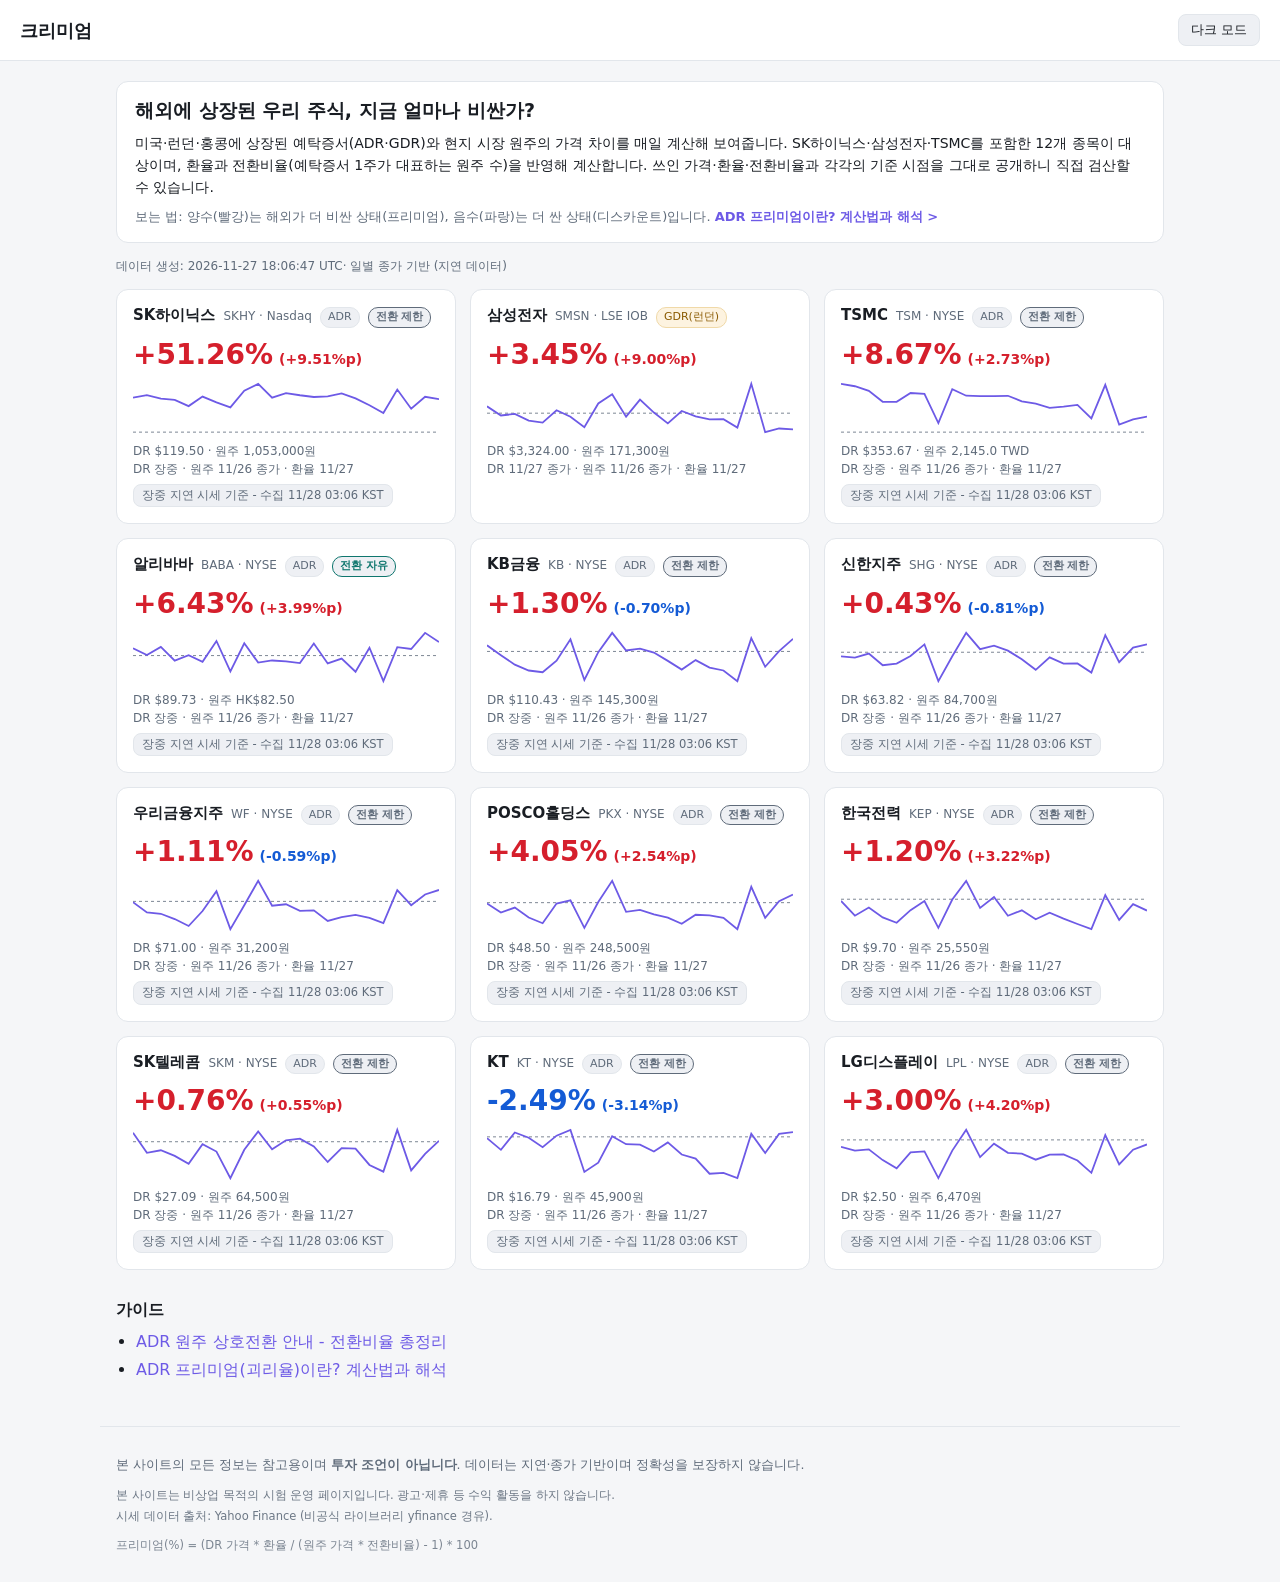
==== commit 8ac55e1b: "chore: intraday data update (2026-11-27T18:06)" ====
--- a/src/web/index.html
+++ b/src/web/index.html
@@ -43,20 +43,20 @@
 
 <main id="view" class="view">
 <section class="intro"><h1 class="intro-headline">해외에 상장된 우리 주식, 지금 얼마나 비싼가?</h1><p class="intro-body">미국·런던·홍콩에 상장된 예탁증서(ADR·GDR)와 현지 시장 원주의 가격 차이를 매일 계산해 보여줍니다. SK하이닉스·삼성전자·TSMC를 포함한 12개 종목이 대상이며, 환율과 전환비율(예탁증서 1주가 대표하는 원주 수)을 반영해 계산합니다. 쓰인 가격·환율·전환비율과 각각의 기준 시점을 그대로 공개하니 직접 검산할 수 있습니다.</p><p class="intro-reading">보는 법: 양수(빨강)는 해외가 더 비싼 상태(프리미엄), 음수(파랑)는 더 싼 상태(디스카운트)입니다. <a class="intro-link" href="guide/adr-premium/">ADR 프리미엄이란? 계산법과 해석 &gt;</a></p></section>
-<p class="updated-at">데이터 생성: 2026-11-27 15:42:03 UTC· 일별 종가 기반 (지연 데이터)</p>
+<p class="updated-at">데이터 생성: 2026-11-27 18:06:47 UTC· 일별 종가 기반 (지연 데이터)</p>
 <div class="card-grid">
-<a class="card" href="stocks/skhy/"><div class="card-head"><span class="card-name">SK하이닉스</span><span class="card-ticker">SKHY · Nasdaq</span><span class="badge">ADR</span><span class="badge conv-badge conv-badge-limited" title="DR을 원주로 바꾸는 방향만 자유롭고, 원주를 DR로 만드는 방향은 제한돼 괴리가 오래 유지될 수 있습니다">전환 제한</span></div><div class="card-premium pos">+47.58%<span class="card-delta pos" title="11/26 대비">(+5.83%p)</span></div><div class="card-spark"><svg viewBox="0 0 260 56" preserveAspectRatio="none" role="img" aria-label="최근 30일 프리미엄 추이"><line x1="0" x2="260" y1="52.14" y2="52.14" stroke="var(--zero-line)" stroke-width="1" stroke-dasharray="3 3" vector-effect="non-scaling-stroke"/><path d="M0.00 17.74 L11.82 15.10 L23.64 18.71 L35.45 19.96 L47.27 26.10 L59.09 16.60 L70.91 22.45 L82.73 27.40 L94.55 10.66 L106.36 3.86 L118.18 17.61 L130.00 13.10 L141.82 15.26 L153.64 16.99 L165.45 16.29 L177.27 13.37 L189.09 18.45 L200.91 25.28 L212.73 33.04 L224.55 9.55 L236.36 28.73 L248.18 16.74 L260.00 19.21" fill="none" stroke="var(--accent)" stroke-width="1.8" vector-effect="non-scaling-stroke"/></svg></div><div class="card-prices">DR $116.43 · 원주 1,053,000원</div><div class="card-asof">DR 장중 · 원주 11/26 종가 · 환율 11/27</div><div class="live-badge">장중 지연 시세 기준 - 수집 11/28 00:41 KST</div></a>
-<a class="card" href="stocks/smsn/"><div class="card-head"><span class="card-name">삼성전자</span><span class="card-ticker">SMSN · LSE IOB</span><span class="badge badge-gdr" title="이 종목은 미국 ADR가 아닌 런던증권거래소(IOB) 상장 글로벌 예탁증서(GDR)입니다. USD로 거래되며 프리미엄 계산 방식은 ADR와 동일합니다.">GDR(런던)</span></div><div class="card-premium pos">+3.16%<span class="card-delta pos" title="11/26 대비">(+8.70%p)</span></div><div class="card-spark"><svg viewBox="0 0 260 56" preserveAspectRatio="none" role="img" aria-label="최근 30일 프리미엄 추이"><line x1="0" x2="260" y1="33.18" y2="33.18" stroke="var(--zero-line)" stroke-width="1" stroke-dasharray="3 3" vector-effect="non-scaling-stroke"/><path d="M0.00 26.30 L11.82 35.48 L23.64 33.95 L35.45 40.56 L47.27 42.60 L59.09 30.21 L70.91 36.67 L82.73 47.27 L94.55 23.44 L106.36 14.21 L118.18 36.68 L130.00 19.61 L141.82 32.54 L153.64 43.42 L165.45 30.98 L177.27 36.29 L189.09 39.39 L200.91 39.19 L212.73 47.62 L224.55 3.86 L236.36 52.14 L248.18 48.49 L260.00 49.40" fill="none" stroke="var(--accent)" stroke-width="1.8" vector-effect="non-scaling-stroke"/></svg></div><div class="card-prices">DR $3,310.00 · 원주 171,300원</div><div class="card-asof">DR 11/27 종가 · 원주 11/26 종가 · 환율 11/27</div></a>
-<a class="card" href="stocks/tsm/"><div class="card-head"><span class="card-name">TSMC</span><span class="card-ticker">TSM · NYSE</span><span class="badge">ADR</span><span class="badge conv-badge conv-badge-limited" title="DR을 원주로 바꾸는 방향만 자유롭고, 원주를 DR로 만드는 방향은 제한돼 괴리가 오래 유지될 수 있습니다">전환 제한</span></div><div class="card-premium pos">+5.96%<span class="card-delta pos" title="11/26 대비">(+0.02%p)</span></div><div class="card-spark"><svg viewBox="0 0 260 56" preserveAspectRatio="none" role="img" aria-label="최근 30일 프리미엄 추이"><line x1="0" x2="260" y1="52.14" y2="52.14" stroke="var(--zero-line)" stroke-width="1" stroke-dasharray="3 3" vector-effect="non-scaling-stroke"/><path d="M0.00 3.86 L11.82 6.24 L23.64 10.78 L35.45 21.74 L47.27 21.86 L59.09 13.01 L70.91 13.83 L82.73 43.04 L94.55 9.10 L106.36 15.69 L118.18 16.06 L130.00 16.15 L141.82 15.78 L153.64 21.32 L165.45 23.72 L177.27 27.86 L189.09 26.65 L200.91 24.86 L212.73 38.38 L224.55 4.89 L236.36 44.61 L248.18 39.47 L260.00 36.60" fill="none" stroke="var(--accent)" stroke-width="1.8" vector-effect="non-scaling-stroke"/></svg></div><div class="card-prices">DR $350.10 · 원주 2,180.0 TWD</div><div class="card-asof">DR 장중 · 원주 11/27 종가 · 환율 11/27</div><div class="live-badge">장중 지연 시세 기준 - 수집 11/28 00:41 KST</div></a>
-<a class="card" href="stocks/baba/"><div class="card-head"><span class="card-name">알리바바</span><span class="card-ticker">BABA · NYSE</span><span class="badge">ADR</span><span class="badge conv-badge conv-badge-free" title="원주와 DR 사이 양방향 전환이 자유로워 괴리가 작게 유지됩니다">전환 자유</span></div><div class="card-premium neg">-0.15%<span class="card-delta neg" title="11/26 대비">(-2.60%p)</span></div><div class="card-spark"><svg viewBox="0 0 260 56" preserveAspectRatio="none" role="img" aria-label="최근 30일 프리미엄 추이"><line x1="0" x2="260" y1="26.59" y2="26.59" stroke="var(--zero-line)" stroke-width="1" stroke-dasharray="3 3" vector-effect="non-scaling-stroke"/><path d="M0.00 19.21 L11.82 26.05 L23.64 17.94 L35.45 31.70 L47.27 26.21 L59.09 32.78 L70.91 11.99 L82.73 42.38 L94.55 14.28 L106.36 33.63 L118.18 31.48 L130.00 32.34 L141.82 34.08 L153.64 14.46 L165.45 34.43 L177.27 29.58 L189.09 42.76 L200.91 18.75 L212.73 52.14 L224.55 18.17 L236.36 20.01 L248.18 3.86 L260.00 13.11" fill="none" stroke="var(--accent)" stroke-width="1.8" vector-effect="non-scaling-stroke"/></svg></div><div class="card-prices">DR $90.10 · 원주 HK$88.30</div><div class="card-asof">DR 장중 · 원주 11/27 종가 · 환율 11/27</div><div class="live-badge">장중 지연 시세 기준 - 수집 11/28 00:41 KST</div></a>
-<a class="card" href="stocks/kb/"><div class="card-head"><span class="card-name">KB금융</span><span class="card-ticker">KB · NYSE</span><span class="badge">ADR</span><span class="badge conv-badge conv-badge-limited" title="DR을 원주로 바꾸는 방향만 자유롭고, 원주를 DR로 만드는 방향은 제한돼 괴리가 오래 유지될 수 있습니다">전환 제한</span></div><div class="card-premium pos">+0.60%<span class="card-delta neg" title="11/26 대비">(-1.39%p)</span></div><div class="card-spark"><svg viewBox="0 0 260 56" preserveAspectRatio="none" role="img" aria-label="최근 30일 프리미엄 추이"><line x1="0" x2="260" y1="22.43" y2="22.43" stroke="var(--zero-line)" stroke-width="1" stroke-dasharray="3 3" vector-effect="non-scaling-stroke"/><path d="M0.00 16.30 L11.82 26.16 L23.64 35.70 L35.45 41.51 L47.27 43.21 L59.09 31.67 L70.91 10.34 L82.73 50.97 L94.55 23.16 L106.36 3.86 L118.18 21.48 L130.00 19.62 L141.82 23.60 L153.64 31.89 L165.45 40.60 L177.27 31.09 L189.09 38.53 L200.91 41.49 L212.73 52.14 L224.55 9.14 L236.36 37.77 L248.18 22.17 L260.00 9.87" fill="none" stroke="var(--accent)" stroke-width="1.8" vector-effect="non-scaling-stroke"/></svg></div><div class="card-prices">DR $109.52 · 원주 145,300원</div><div class="card-asof">DR 장중 · 원주 11/26 종가 · 환율 11/27</div><div class="live-badge">장중 지연 시세 기준 - 수집 11/28 00:42 KST</div></a>
-<a class="card" href="stocks/shg/"><div class="card-head"><span class="card-name">신한지주</span><span class="card-ticker">SHG · NYSE</span><span class="badge">ADR</span><span class="badge conv-badge conv-badge-limited" title="DR을 원주로 바꾸는 방향만 자유롭고, 원주를 DR로 만드는 방향은 제한돼 괴리가 오래 유지될 수 있습니다">전환 제한</span></div><div class="card-premium neg">-0.14%<span class="card-delta neg" title="11/26 대비">(-1.38%p)</span></div><div class="card-spark"><svg viewBox="0 0 260 56" preserveAspectRatio="none" role="img" aria-label="최근 30일 프리미엄 추이"><line x1="0" x2="260" y1="23.24" y2="23.24" stroke="var(--zero-line)" stroke-width="1" stroke-dasharray="3 3" vector-effect="non-scaling-stroke"/><path d="M0.00 27.40 L11.82 28.54 L23.64 24.56 L35.45 36.26 L47.27 34.59 L59.09 26.94 L70.91 15.40 L82.73 52.14 L94.55 27.22 L106.36 3.86 L118.18 20.19 L130.00 16.74 L141.82 21.65 L153.64 30.18 L165.45 40.83 L177.27 28.36 L189.09 34.55 L200.91 34.38 L212.73 43.53 L224.55 6.18 L236.36 33.12 L248.18 18.57 L260.00 15.40" fill="none" stroke="var(--accent)" stroke-width="1.8" vector-effect="non-scaling-stroke"/></svg></div><div class="card-prices">DR $63.37 · 원주 84,700원</div><div class="card-asof">DR 장중 · 원주 11/26 종가 · 환율 11/27</div><div class="live-badge">장중 지연 시세 기준 - 수집 11/28 00:42 KST</div></a>
-<a class="card" href="stocks/wf/"><div class="card-head"><span class="card-name">우리금융지주</span><span class="card-ticker">WF · NYSE</span><span class="badge">ADR</span><span class="badge conv-badge conv-badge-limited" title="DR을 원주로 바꾸는 방향만 자유롭고, 원주를 DR로 만드는 방향은 제한돼 괴리가 오래 유지될 수 있습니다">전환 제한</span></div><div class="card-premium pos">+1.24%<span class="card-delta neg" title="11/26 대비">(-0.46%p)</span></div><div class="card-spark"><svg viewBox="0 0 260 56" preserveAspectRatio="none" role="img" aria-label="최근 30일 프리미엄 추이"><line x1="0" x2="260" y1="24.39" y2="24.39" stroke="var(--zero-line)" stroke-width="1" stroke-dasharray="3 3" vector-effect="non-scaling-stroke"/><path d="M0.00 25.14 L11.82 35.41 L23.64 36.78 L35.45 42.04 L47.27 49.00 L59.09 33.99 L70.91 14.17 L82.73 52.14 L94.55 28.19 L106.36 3.86 L118.18 28.73 L130.00 27.28 L141.82 33.83 L153.64 33.34 L165.45 43.94 L177.27 40.23 L189.09 37.94 L200.91 40.81 L212.73 46.03 L224.55 13.19 L236.36 28.17 L248.18 17.48 L260.00 12.95" fill="none" stroke="var(--accent)" stroke-width="1.8" vector-effect="non-scaling-stroke"/></svg></div><div class="card-prices">DR $71.00 · 원주 31,200원</div><div class="card-asof">DR 장중 · 원주 11/26 종가 · 환율 11/27</div><div class="live-badge">장중 지연 시세 기준 - 수집 11/28 00:42 KST</div></a>
-<a class="card" href="stocks/pkx/"><div class="card-head"><span class="card-name">POSCO홀딩스</span><span class="card-ticker">PKX · NYSE</span><span class="badge">ADR</span><span class="badge conv-badge conv-badge-limited" title="DR을 원주로 바꾸는 방향만 자유롭고, 원주를 DR로 만드는 방향은 제한돼 괴리가 오래 유지될 수 있습니다">전환 제한</span></div><div class="card-premium pos">+3.12%<span class="card-delta pos" title="11/26 대비">(+1.61%p)</span></div><div class="card-spark"><svg viewBox="0 0 260 56" preserveAspectRatio="none" role="img" aria-label="최근 30일 프리미엄 추이"><line x1="0" x2="260" y1="25.66" y2="25.66" stroke="var(--zero-line)" stroke-width="1" stroke-dasharray="3 3" vector-effect="non-scaling-stroke"/><path d="M0.00 26.52 L11.82 35.58 L23.64 30.57 L35.45 40.52 L47.27 46.26 L59.09 26.54 L70.91 23.40 L82.73 50.83 L94.55 25.06 L106.36 3.86 L118.18 34.86 L130.00 32.88 L141.82 37.39 L153.64 40.62 L165.45 46.78 L177.27 37.73 L189.09 38.33 L200.91 40.80 L212.73 52.14 L224.55 9.76 L236.36 40.92 L248.18 24.17 L260.00 17.63" fill="none" stroke="var(--accent)" stroke-width="1.8" vector-effect="non-scaling-stroke"/></svg></div><div class="card-prices">DR $48.00 · 원주 248,500원</div><div class="card-asof">DR 장중 · 원주 11/26 종가 · 환율 11/27</div><div class="live-badge">장중 지연 시세 기준 - 수집 11/28 00:42 KST</div></a>
-<a class="card" href="stocks/kep/"><div class="card-head"><span class="card-name">한국전력</span><span class="card-ticker">KEP · NYSE</span><span class="badge">ADR</span><span class="badge conv-badge conv-badge-limited" title="DR을 원주로 바꾸는 방향만 자유롭고, 원주를 DR로 만드는 방향은 제한돼 괴리가 오래 유지될 수 있습니다">전환 제한</span></div><div class="card-premium pos">+1.76%<span class="card-delta pos" title="11/26 대비">(+3.78%p)</span></div><div class="card-spark"><svg viewBox="0 0 260 56" preserveAspectRatio="none" role="img" aria-label="최근 30일 프리미엄 추이"><line x1="0" x2="260" y1="22.22" y2="22.22" stroke="var(--zero-line)" stroke-width="1" stroke-dasharray="3 3" vector-effect="non-scaling-stroke"/><path d="M0.00 23.88 L11.82 38.66 L23.64 30.55 L35.45 40.46 L47.27 45.76 L59.09 33.16 L70.91 24.06 L82.73 50.84 L94.55 22.55 L106.36 3.86 L118.18 30.85 L130.00 20.03 L141.82 38.77 L153.64 33.32 L165.45 42.33 L177.27 35.70 L189.09 41.56 L200.91 47.01 L212.73 52.14 L224.55 18.13 L236.36 42.96 L248.18 27.17 L260.00 33.56" fill="none" stroke="var(--accent)" stroke-width="1.8" vector-effect="non-scaling-stroke"/></svg></div><div class="card-prices">DR $9.74 · 원주 25,550원</div><div class="card-asof">DR 장중 · 원주 11/26 종가 · 환율 11/27</div><div class="live-badge">장중 지연 시세 기준 - 수집 11/28 00:42 KST</div></a>
-<a class="card" href="stocks/skm/"><div class="card-head"><span class="card-name">SK텔레콤</span><span class="card-ticker">SKM · NYSE</span><span class="badge">ADR</span><span class="badge conv-badge conv-badge-limited" title="DR을 원주로 바꾸는 방향만 자유롭고, 원주를 DR로 만드는 방향은 제한돼 괴리가 오래 유지될 수 있습니다">전환 제한</span></div><div class="card-premium pos">+0.06%<span class="card-delta neg" title="11/26 대비">(-0.15%p)</span></div><div class="card-spark"><svg viewBox="0 0 260 56" preserveAspectRatio="none" role="img" aria-label="최근 30일 프리미엄 추이"><line x1="0" x2="260" y1="15.72" y2="15.72" stroke="var(--zero-line)" stroke-width="1" stroke-dasharray="3 3" vector-effect="non-scaling-stroke"/><path d="M0.00 6.66 L11.82 26.83 L23.64 24.29 L35.45 29.90 L47.27 37.87 L59.09 18.17 L70.91 25.57 L82.73 52.14 L94.55 23.81 L106.36 5.39 L118.18 23.19 L130.00 14.31 L141.82 12.71 L153.64 20.38 L165.45 35.99 L177.27 22.12 L189.09 22.56 L200.91 38.94 L212.73 45.64 L224.55 3.86 L236.36 44.41 L248.18 27.90 L260.00 14.78" fill="none" stroke="var(--accent)" stroke-width="1.8" vector-effect="non-scaling-stroke"/></svg></div><div class="card-prices">DR $26.86 · 원주 64,500원</div><div class="card-asof">DR 장중 · 원주 11/26 종가 · 환율 11/27</div><div class="live-badge">장중 지연 시세 기준 - 수집 11/28 00:42 KST</div></a>
-<a class="card" href="stocks/kt/"><div class="card-head"><span class="card-name">KT</span><span class="card-ticker">KT · NYSE</span><span class="badge">ADR</span><span class="badge conv-badge conv-badge-limited" title="DR을 원주로 바꾸는 방향만 자유롭고, 원주를 DR로 만드는 방향은 제한돼 괴리가 오래 유지될 수 있습니다">전환 제한</span></div><div class="card-premium neg">-2.71%<span class="card-delta neg" title="11/26 대비">(-3.35%p)</span></div><div class="card-spark"><svg viewBox="0 0 260 56" preserveAspectRatio="none" role="img" aria-label="최근 30일 프리미엄 추이"><line x1="0" x2="260" y1="10.85" y2="10.85" stroke="var(--zero-line)" stroke-width="1" stroke-dasharray="3 3" vector-effect="non-scaling-stroke"/><path d="M0.00 12.16 L11.82 23.82 L23.64 6.52 L35.45 11.77 L47.27 21.23 L59.09 9.66 L70.91 3.86 L82.73 45.91 L94.55 36.64 L106.36 10.22 L118.18 18.22 L130.00 18.58 L141.82 25.58 L153.64 16.41 L165.45 28.52 L177.27 32.64 L189.09 47.72 L200.91 46.93 L212.73 52.14 L224.55 7.70 L236.36 26.98 L248.18 7.94 L260.00 6.21" fill="none" stroke="var(--accent)" stroke-width="1.8" vector-effect="non-scaling-stroke"/></svg></div><div class="card-prices">DR $16.73 · 원주 45,900원</div><div class="card-asof">DR 장중 · 원주 11/26 종가 · 환율 11/27</div><div class="live-badge">장중 지연 시세 기준 - 수집 11/28 00:42 KST</div></a>
-<a class="card" href="stocks/lpl/"><div class="card-head"><span class="card-name">LG디스플레이</span><span class="card-ticker">LPL · NYSE</span><span class="badge">ADR</span><span class="badge conv-badge conv-badge-limited" title="DR을 원주로 바꾸는 방향만 자유롭고, 원주를 DR로 만드는 방향은 제한돼 괴리가 오래 유지될 수 있습니다">전환 제한</span></div><div class="card-premium pos">+2.73%<span class="card-delta pos" title="11/26 대비">(+3.93%p)</span></div><div class="card-spark"><svg viewBox="0 0 260 56" preserveAspectRatio="none" role="img" aria-label="최근 30일 프리미엄 추이"><line x1="0" x2="260" y1="13.90" y2="13.90" stroke="var(--zero-line)" stroke-width="1" stroke-dasharray="3 3" vector-effect="non-scaling-stroke"/><path d="M0.00 20.75 L11.82 24.69 L23.64 23.35 L35.45 34.11 L47.27 42.33 L59.09 26.36 L70.91 25.43 L82.73 52.14 L94.55 24.61 L106.36 3.86 L118.18 31.05 L130.00 17.64 L141.82 26.82 L153.64 27.65 L165.45 33.66 L177.27 28.64 L189.09 28.50 L200.91 34.53 L212.73 46.82 L224.55 8.99 L236.36 38.31 L248.18 23.69 L260.00 18.45" fill="none" stroke="var(--accent)" stroke-width="1.8" vector-effect="non-scaling-stroke"/></svg></div><div class="card-prices">DR $2.49 · 원주 6,470원</div><div class="card-asof">DR 장중 · 원주 11/26 종가 · 환율 11/27</div><div class="live-badge">장중 지연 시세 기준 - 수집 11/28 00:42 KST</div></a>
+<a class="card" href="stocks/skhy/"><div class="card-head"><span class="card-name">SK하이닉스</span><span class="card-ticker">SKHY · Nasdaq</span><span class="badge">ADR</span><span class="badge conv-badge conv-badge-limited" title="DR을 원주로 바꾸는 방향만 자유롭고, 원주를 DR로 만드는 방향은 제한돼 괴리가 오래 유지될 수 있습니다">전환 제한</span></div><div class="card-premium pos">+51.26%<span class="card-delta pos" title="11/26 대비">(+9.51%p)</span></div><div class="card-spark"><svg viewBox="0 0 260 56" preserveAspectRatio="none" role="img" aria-label="최근 30일 프리미엄 추이"><line x1="0" x2="260" y1="52.14" y2="52.14" stroke="var(--zero-line)" stroke-width="1" stroke-dasharray="3 3" vector-effect="non-scaling-stroke"/><path d="M0.00 17.74 L11.82 15.10 L23.64 18.71 L35.45 19.96 L47.27 26.10 L59.09 16.60 L70.91 22.45 L82.73 27.40 L94.55 10.66 L106.36 3.86 L118.18 17.61 L130.00 13.10 L141.82 15.26 L153.64 16.99 L165.45 16.29 L177.27 13.37 L189.09 18.45 L200.91 25.28 L212.73 33.04 L224.55 9.55 L236.36 28.73 L248.18 16.74 L260.00 19.21" fill="none" stroke="var(--accent)" stroke-width="1.8" vector-effect="non-scaling-stroke"/></svg></div><div class="card-prices">DR $119.50 · 원주 1,053,000원</div><div class="card-asof">DR 장중 · 원주 11/26 종가 · 환율 11/27</div><div class="live-badge">장중 지연 시세 기준 - 수집 11/28 03:06 KST</div></a>
+<a class="card" href="stocks/smsn/"><div class="card-head"><span class="card-name">삼성전자</span><span class="card-ticker">SMSN · LSE IOB</span><span class="badge badge-gdr" title="이 종목은 미국 ADR가 아닌 런던증권거래소(IOB) 상장 글로벌 예탁증서(GDR)입니다. USD로 거래되며 프리미엄 계산 방식은 ADR와 동일합니다.">GDR(런던)</span></div><div class="card-premium pos">+3.45%<span class="card-delta pos" title="11/26 대비">(+9.00%p)</span></div><div class="card-spark"><svg viewBox="0 0 260 56" preserveAspectRatio="none" role="img" aria-label="최근 30일 프리미엄 추이"><line x1="0" x2="260" y1="33.18" y2="33.18" stroke="var(--zero-line)" stroke-width="1" stroke-dasharray="3 3" vector-effect="non-scaling-stroke"/><path d="M0.00 26.30 L11.82 35.48 L23.64 33.95 L35.45 40.56 L47.27 42.60 L59.09 30.21 L70.91 36.67 L82.73 47.27 L94.55 23.44 L106.36 14.21 L118.18 36.68 L130.00 19.61 L141.82 32.54 L153.64 43.42 L165.45 30.98 L177.27 36.29 L189.09 39.39 L200.91 39.19 L212.73 47.62 L224.55 3.86 L236.36 52.14 L248.18 48.49 L260.00 49.40" fill="none" stroke="var(--accent)" stroke-width="1.8" vector-effect="non-scaling-stroke"/></svg></div><div class="card-prices">DR $3,324.00 · 원주 171,300원</div><div class="card-asof">DR 11/27 종가 · 원주 11/26 종가 · 환율 11/27</div></a>
+<a class="card" href="stocks/tsm/"><div class="card-head"><span class="card-name">TSMC</span><span class="card-ticker">TSM · NYSE</span><span class="badge">ADR</span><span class="badge conv-badge conv-badge-limited" title="DR을 원주로 바꾸는 방향만 자유롭고, 원주를 DR로 만드는 방향은 제한돼 괴리가 오래 유지될 수 있습니다">전환 제한</span></div><div class="card-premium pos">+8.67%<span class="card-delta pos" title="11/26 대비">(+2.73%p)</span></div><div class="card-spark"><svg viewBox="0 0 260 56" preserveAspectRatio="none" role="img" aria-label="최근 30일 프리미엄 추이"><line x1="0" x2="260" y1="52.14" y2="52.14" stroke="var(--zero-line)" stroke-width="1" stroke-dasharray="3 3" vector-effect="non-scaling-stroke"/><path d="M0.00 3.86 L11.82 6.24 L23.64 10.78 L35.45 21.74 L47.27 21.86 L59.09 13.01 L70.91 13.83 L82.73 43.04 L94.55 9.10 L106.36 15.69 L118.18 16.06 L130.00 16.15 L141.82 15.78 L153.64 21.32 L165.45 23.72 L177.27 27.86 L189.09 26.65 L200.91 24.86 L212.73 38.38 L224.55 4.89 L236.36 44.61 L248.18 39.47 L260.00 36.60" fill="none" stroke="var(--accent)" stroke-width="1.8" vector-effect="non-scaling-stroke"/></svg></div><div class="card-prices">DR $353.67 · 원주 2,145.0 TWD</div><div class="card-asof">DR 장중 · 원주 11/26 종가 · 환율 11/27</div><div class="live-badge">장중 지연 시세 기준 - 수집 11/28 03:06 KST</div></a>
+<a class="card" href="stocks/baba/"><div class="card-head"><span class="card-name">알리바바</span><span class="card-ticker">BABA · NYSE</span><span class="badge">ADR</span><span class="badge conv-badge conv-badge-free" title="원주와 DR 사이 양방향 전환이 자유로워 괴리가 작게 유지됩니다">전환 자유</span></div><div class="card-premium pos">+6.43%<span class="card-delta pos" title="11/26 대비">(+3.99%p)</span></div><div class="card-spark"><svg viewBox="0 0 260 56" preserveAspectRatio="none" role="img" aria-label="최근 30일 프리미엄 추이"><line x1="0" x2="260" y1="26.59" y2="26.59" stroke="var(--zero-line)" stroke-width="1" stroke-dasharray="3 3" vector-effect="non-scaling-stroke"/><path d="M0.00 19.21 L11.82 26.05 L23.64 17.94 L35.45 31.70 L47.27 26.21 L59.09 32.78 L70.91 11.99 L82.73 42.38 L94.55 14.28 L106.36 33.63 L118.18 31.48 L130.00 32.34 L141.82 34.08 L153.64 14.46 L165.45 34.43 L177.27 29.58 L189.09 42.76 L200.91 18.75 L212.73 52.14 L224.55 18.17 L236.36 20.01 L248.18 3.86 L260.00 13.11" fill="none" stroke="var(--accent)" stroke-width="1.8" vector-effect="non-scaling-stroke"/></svg></div><div class="card-prices">DR $89.73 · 원주 HK$82.50</div><div class="card-asof">DR 장중 · 원주 11/26 종가 · 환율 11/27</div><div class="live-badge">장중 지연 시세 기준 - 수집 11/28 03:06 KST</div></a>
+<a class="card" href="stocks/kb/"><div class="card-head"><span class="card-name">KB금융</span><span class="card-ticker">KB · NYSE</span><span class="badge">ADR</span><span class="badge conv-badge conv-badge-limited" title="DR을 원주로 바꾸는 방향만 자유롭고, 원주를 DR로 만드는 방향은 제한돼 괴리가 오래 유지될 수 있습니다">전환 제한</span></div><div class="card-premium pos">+1.30%<span class="card-delta neg" title="11/26 대비">(-0.70%p)</span></div><div class="card-spark"><svg viewBox="0 0 260 56" preserveAspectRatio="none" role="img" aria-label="최근 30일 프리미엄 추이"><line x1="0" x2="260" y1="22.43" y2="22.43" stroke="var(--zero-line)" stroke-width="1" stroke-dasharray="3 3" vector-effect="non-scaling-stroke"/><path d="M0.00 16.30 L11.82 26.16 L23.64 35.70 L35.45 41.51 L47.27 43.21 L59.09 31.67 L70.91 10.34 L82.73 50.97 L94.55 23.16 L106.36 3.86 L118.18 21.48 L130.00 19.62 L141.82 23.60 L153.64 31.89 L165.45 40.60 L177.27 31.09 L189.09 38.53 L200.91 41.49 L212.73 52.14 L224.55 9.14 L236.36 37.77 L248.18 22.17 L260.00 9.87" fill="none" stroke="var(--accent)" stroke-width="1.8" vector-effect="non-scaling-stroke"/></svg></div><div class="card-prices">DR $110.43 · 원주 145,300원</div><div class="card-asof">DR 장중 · 원주 11/26 종가 · 환율 11/27</div><div class="live-badge">장중 지연 시세 기준 - 수집 11/28 03:06 KST</div></a>
+<a class="card" href="stocks/shg/"><div class="card-head"><span class="card-name">신한지주</span><span class="card-ticker">SHG · NYSE</span><span class="badge">ADR</span><span class="badge conv-badge conv-badge-limited" title="DR을 원주로 바꾸는 방향만 자유롭고, 원주를 DR로 만드는 방향은 제한돼 괴리가 오래 유지될 수 있습니다">전환 제한</span></div><div class="card-premium pos">+0.43%<span class="card-delta neg" title="11/26 대비">(-0.81%p)</span></div><div class="card-spark"><svg viewBox="0 0 260 56" preserveAspectRatio="none" role="img" aria-label="최근 30일 프리미엄 추이"><line x1="0" x2="260" y1="23.24" y2="23.24" stroke="var(--zero-line)" stroke-width="1" stroke-dasharray="3 3" vector-effect="non-scaling-stroke"/><path d="M0.00 27.40 L11.82 28.54 L23.64 24.56 L35.45 36.26 L47.27 34.59 L59.09 26.94 L70.91 15.40 L82.73 52.14 L94.55 27.22 L106.36 3.86 L118.18 20.19 L130.00 16.74 L141.82 21.65 L153.64 30.18 L165.45 40.83 L177.27 28.36 L189.09 34.55 L200.91 34.38 L212.73 43.53 L224.55 6.18 L236.36 33.12 L248.18 18.57 L260.00 15.40" fill="none" stroke="var(--accent)" stroke-width="1.8" vector-effect="non-scaling-stroke"/></svg></div><div class="card-prices">DR $63.82 · 원주 84,700원</div><div class="card-asof">DR 장중 · 원주 11/26 종가 · 환율 11/27</div><div class="live-badge">장중 지연 시세 기준 - 수집 11/28 03:06 KST</div></a>
+<a class="card" href="stocks/wf/"><div class="card-head"><span class="card-name">우리금융지주</span><span class="card-ticker">WF · NYSE</span><span class="badge">ADR</span><span class="badge conv-badge conv-badge-limited" title="DR을 원주로 바꾸는 방향만 자유롭고, 원주를 DR로 만드는 방향은 제한돼 괴리가 오래 유지될 수 있습니다">전환 제한</span></div><div class="card-premium pos">+1.11%<span class="card-delta neg" title="11/26 대비">(-0.59%p)</span></div><div class="card-spark"><svg viewBox="0 0 260 56" preserveAspectRatio="none" role="img" aria-label="최근 30일 프리미엄 추이"><line x1="0" x2="260" y1="24.39" y2="24.39" stroke="var(--zero-line)" stroke-width="1" stroke-dasharray="3 3" vector-effect="non-scaling-stroke"/><path d="M0.00 25.14 L11.82 35.41 L23.64 36.78 L35.45 42.04 L47.27 49.00 L59.09 33.99 L70.91 14.17 L82.73 52.14 L94.55 28.19 L106.36 3.86 L118.18 28.73 L130.00 27.28 L141.82 33.83 L153.64 33.34 L165.45 43.94 L177.27 40.23 L189.09 37.94 L200.91 40.81 L212.73 46.03 L224.55 13.19 L236.36 28.17 L248.18 17.48 L260.00 12.95" fill="none" stroke="var(--accent)" stroke-width="1.8" vector-effect="non-scaling-stroke"/></svg></div><div class="card-prices">DR $71.00 · 원주 31,200원</div><div class="card-asof">DR 장중 · 원주 11/26 종가 · 환율 11/27</div><div class="live-badge">장중 지연 시세 기준 - 수집 11/28 03:06 KST</div></a>
+<a class="card" href="stocks/pkx/"><div class="card-head"><span class="card-name">POSCO홀딩스</span><span class="card-ticker">PKX · NYSE</span><span class="badge">ADR</span><span class="badge conv-badge conv-badge-limited" title="DR을 원주로 바꾸는 방향만 자유롭고, 원주를 DR로 만드는 방향은 제한돼 괴리가 오래 유지될 수 있습니다">전환 제한</span></div><div class="card-premium pos">+4.05%<span class="card-delta pos" title="11/26 대비">(+2.54%p)</span></div><div class="card-spark"><svg viewBox="0 0 260 56" preserveAspectRatio="none" role="img" aria-label="최근 30일 프리미엄 추이"><line x1="0" x2="260" y1="25.66" y2="25.66" stroke="var(--zero-line)" stroke-width="1" stroke-dasharray="3 3" vector-effect="non-scaling-stroke"/><path d="M0.00 26.52 L11.82 35.58 L23.64 30.57 L35.45 40.52 L47.27 46.26 L59.09 26.54 L70.91 23.40 L82.73 50.83 L94.55 25.06 L106.36 3.86 L118.18 34.86 L130.00 32.88 L141.82 37.39 L153.64 40.62 L165.45 46.78 L177.27 37.73 L189.09 38.33 L200.91 40.80 L212.73 52.14 L224.55 9.76 L236.36 40.92 L248.18 24.17 L260.00 17.63" fill="none" stroke="var(--accent)" stroke-width="1.8" vector-effect="non-scaling-stroke"/></svg></div><div class="card-prices">DR $48.50 · 원주 248,500원</div><div class="card-asof">DR 장중 · 원주 11/26 종가 · 환율 11/27</div><div class="live-badge">장중 지연 시세 기준 - 수집 11/28 03:06 KST</div></a>
+<a class="card" href="stocks/kep/"><div class="card-head"><span class="card-name">한국전력</span><span class="card-ticker">KEP · NYSE</span><span class="badge">ADR</span><span class="badge conv-badge conv-badge-limited" title="DR을 원주로 바꾸는 방향만 자유롭고, 원주를 DR로 만드는 방향은 제한돼 괴리가 오래 유지될 수 있습니다">전환 제한</span></div><div class="card-premium pos">+1.20%<span class="card-delta pos" title="11/26 대비">(+3.22%p)</span></div><div class="card-spark"><svg viewBox="0 0 260 56" preserveAspectRatio="none" role="img" aria-label="최근 30일 프리미엄 추이"><line x1="0" x2="260" y1="22.22" y2="22.22" stroke="var(--zero-line)" stroke-width="1" stroke-dasharray="3 3" vector-effect="non-scaling-stroke"/><path d="M0.00 23.88 L11.82 38.66 L23.64 30.55 L35.45 40.46 L47.27 45.76 L59.09 33.16 L70.91 24.06 L82.73 50.84 L94.55 22.55 L106.36 3.86 L118.18 30.85 L130.00 20.03 L141.82 38.77 L153.64 33.32 L165.45 42.33 L177.27 35.70 L189.09 41.56 L200.91 47.01 L212.73 52.14 L224.55 18.13 L236.36 42.96 L248.18 27.17 L260.00 33.56" fill="none" stroke="var(--accent)" stroke-width="1.8" vector-effect="non-scaling-stroke"/></svg></div><div class="card-prices">DR $9.70 · 원주 25,550원</div><div class="card-asof">DR 장중 · 원주 11/26 종가 · 환율 11/27</div><div class="live-badge">장중 지연 시세 기준 - 수집 11/28 03:06 KST</div></a>
+<a class="card" href="stocks/skm/"><div class="card-head"><span class="card-name">SK텔레콤</span><span class="card-ticker">SKM · NYSE</span><span class="badge">ADR</span><span class="badge conv-badge conv-badge-limited" title="DR을 원주로 바꾸는 방향만 자유롭고, 원주를 DR로 만드는 방향은 제한돼 괴리가 오래 유지될 수 있습니다">전환 제한</span></div><div class="card-premium pos">+0.76%<span class="card-delta pos" title="11/26 대비">(+0.55%p)</span></div><div class="card-spark"><svg viewBox="0 0 260 56" preserveAspectRatio="none" role="img" aria-label="최근 30일 프리미엄 추이"><line x1="0" x2="260" y1="15.72" y2="15.72" stroke="var(--zero-line)" stroke-width="1" stroke-dasharray="3 3" vector-effect="non-scaling-stroke"/><path d="M0.00 6.66 L11.82 26.83 L23.64 24.29 L35.45 29.90 L47.27 37.87 L59.09 18.17 L70.91 25.57 L82.73 52.14 L94.55 23.81 L106.36 5.39 L118.18 23.19 L130.00 14.31 L141.82 12.71 L153.64 20.38 L165.45 35.99 L177.27 22.12 L189.09 22.56 L200.91 38.94 L212.73 45.64 L224.55 3.86 L236.36 44.41 L248.18 27.90 L260.00 14.78" fill="none" stroke="var(--accent)" stroke-width="1.8" vector-effect="non-scaling-stroke"/></svg></div><div class="card-prices">DR $27.09 · 원주 64,500원</div><div class="card-asof">DR 장중 · 원주 11/26 종가 · 환율 11/27</div><div class="live-badge">장중 지연 시세 기준 - 수집 11/28 03:06 KST</div></a>
+<a class="card" href="stocks/kt/"><div class="card-head"><span class="card-name">KT</span><span class="card-ticker">KT · NYSE</span><span class="badge">ADR</span><span class="badge conv-badge conv-badge-limited" title="DR을 원주로 바꾸는 방향만 자유롭고, 원주를 DR로 만드는 방향은 제한돼 괴리가 오래 유지될 수 있습니다">전환 제한</span></div><div class="card-premium neg">-2.49%<span class="card-delta neg" title="11/26 대비">(-3.14%p)</span></div><div class="card-spark"><svg viewBox="0 0 260 56" preserveAspectRatio="none" role="img" aria-label="최근 30일 프리미엄 추이"><line x1="0" x2="260" y1="10.85" y2="10.85" stroke="var(--zero-line)" stroke-width="1" stroke-dasharray="3 3" vector-effect="non-scaling-stroke"/><path d="M0.00 12.16 L11.82 23.82 L23.64 6.52 L35.45 11.77 L47.27 21.23 L59.09 9.66 L70.91 3.86 L82.73 45.91 L94.55 36.64 L106.36 10.22 L118.18 18.22 L130.00 18.58 L141.82 25.58 L153.64 16.41 L165.45 28.52 L177.27 32.64 L189.09 47.72 L200.91 46.93 L212.73 52.14 L224.55 7.70 L236.36 26.98 L248.18 7.94 L260.00 6.21" fill="none" stroke="var(--accent)" stroke-width="1.8" vector-effect="non-scaling-stroke"/></svg></div><div class="card-prices">DR $16.79 · 원주 45,900원</div><div class="card-asof">DR 장중 · 원주 11/26 종가 · 환율 11/27</div><div class="live-badge">장중 지연 시세 기준 - 수집 11/28 03:06 KST</div></a>
+<a class="card" href="stocks/lpl/"><div class="card-head"><span class="card-name">LG디스플레이</span><span class="card-ticker">LPL · NYSE</span><span class="badge">ADR</span><span class="badge conv-badge conv-badge-limited" title="DR을 원주로 바꾸는 방향만 자유롭고, 원주를 DR로 만드는 방향은 제한돼 괴리가 오래 유지될 수 있습니다">전환 제한</span></div><div class="card-premium pos">+3.00%<span class="card-delta pos" title="11/26 대비">(+4.20%p)</span></div><div class="card-spark"><svg viewBox="0 0 260 56" preserveAspectRatio="none" role="img" aria-label="최근 30일 프리미엄 추이"><line x1="0" x2="260" y1="13.90" y2="13.90" stroke="var(--zero-line)" stroke-width="1" stroke-dasharray="3 3" vector-effect="non-scaling-stroke"/><path d="M0.00 20.75 L11.82 24.69 L23.64 23.35 L35.45 34.11 L47.27 42.33 L59.09 26.36 L70.91 25.43 L82.73 52.14 L94.55 24.61 L106.36 3.86 L118.18 31.05 L130.00 17.64 L141.82 26.82 L153.64 27.65 L165.45 33.66 L177.27 28.64 L189.09 28.50 L200.91 34.53 L212.73 46.82 L224.55 8.99 L236.36 38.31 L248.18 23.69 L260.00 18.45" fill="none" stroke="var(--accent)" stroke-width="1.8" vector-effect="non-scaling-stroke"/></svg></div><div class="card-prices">DR $2.50 · 원주 6,470원</div><div class="card-asof">DR 장중 · 원주 11/26 종가 · 환율 11/27</div><div class="live-badge">장중 지연 시세 기준 - 수집 11/28 03:06 KST</div></a>
 </div>
 <section class="guide-list"><h2>가이드</h2><ul>
 <li><a href="guide/adr-conversion/">ADR 원주 상호전환 안내 - 전환비율 총정리</a></li>
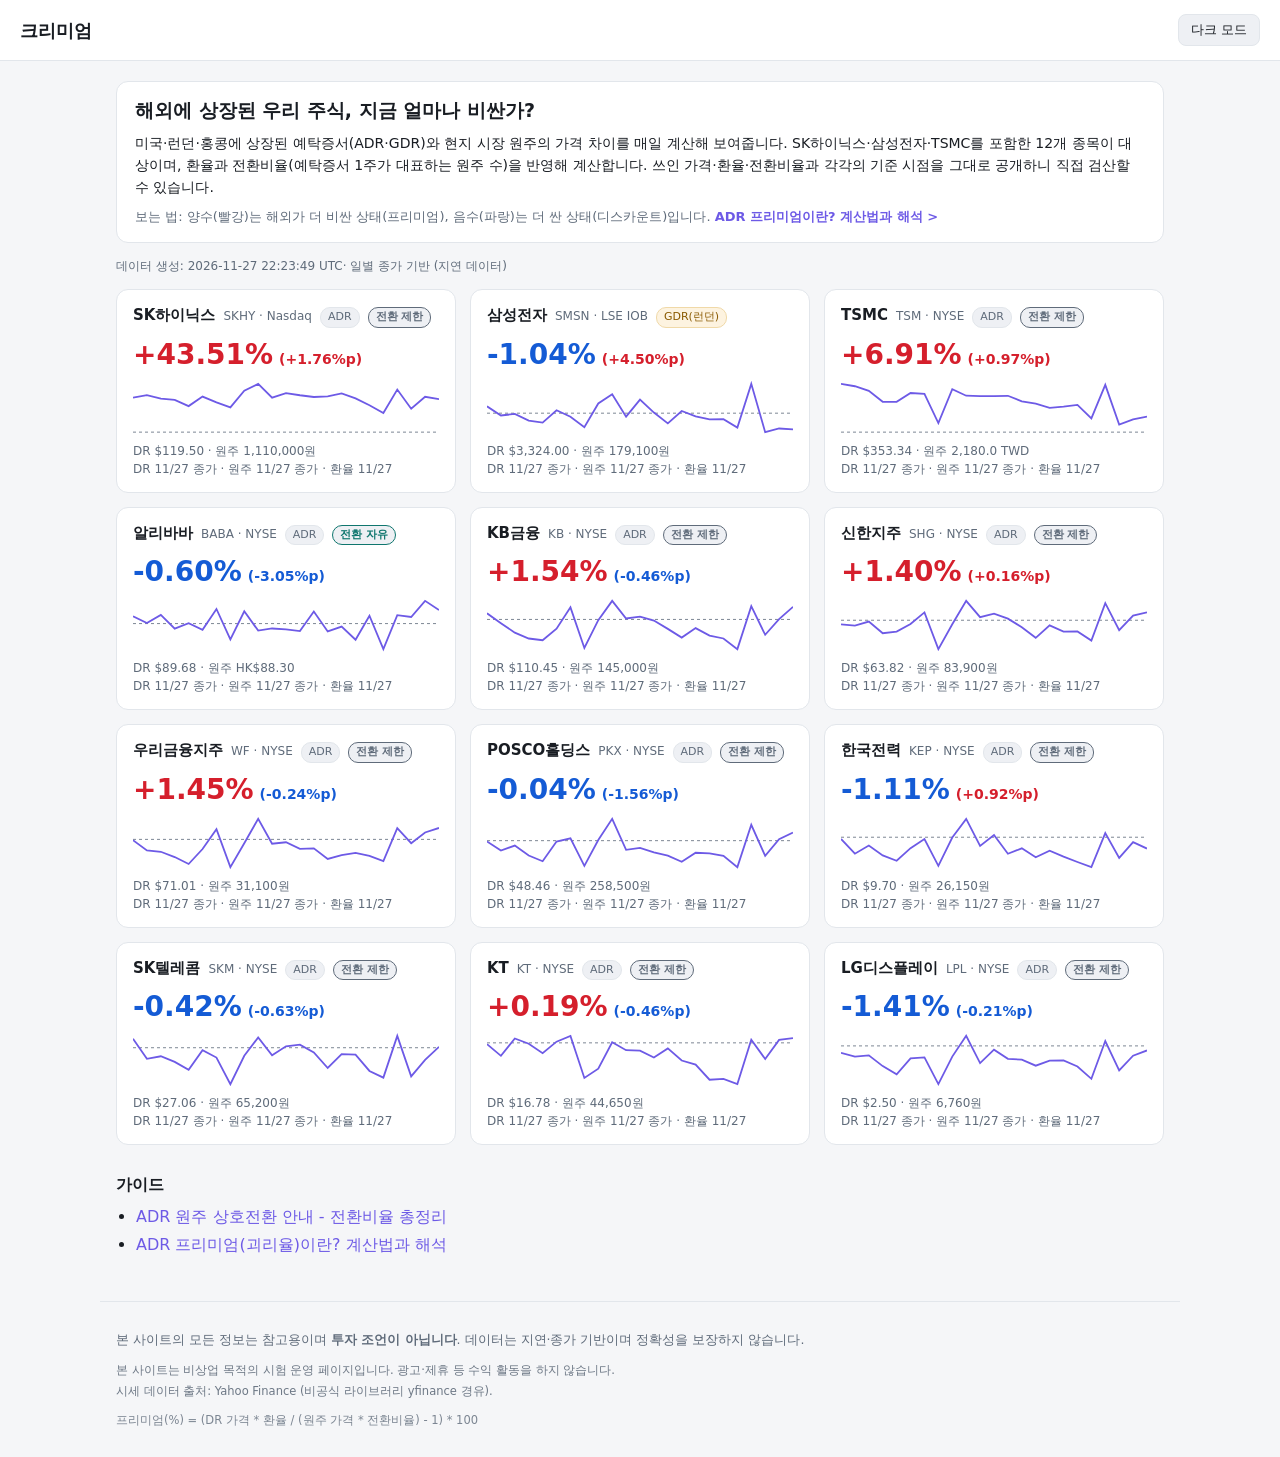
==== commit 5b9e7f9e: "chore: intraday data update (2026-11-27T22:23)" ====
--- a/src/web/index.html
+++ b/src/web/index.html
@@ -43,20 +43,20 @@
 
 <main id="view" class="view">
 <section class="intro"><h1 class="intro-headline">해외에 상장된 우리 주식, 지금 얼마나 비싼가?</h1><p class="intro-body">미국·런던·홍콩에 상장된 예탁증서(ADR·GDR)와 현지 시장 원주의 가격 차이를 매일 계산해 보여줍니다. SK하이닉스·삼성전자·TSMC를 포함한 12개 종목이 대상이며, 환율과 전환비율(예탁증서 1주가 대표하는 원주 수)을 반영해 계산합니다. 쓰인 가격·환율·전환비율과 각각의 기준 시점을 그대로 공개하니 직접 검산할 수 있습니다.</p><p class="intro-reading">보는 법: 양수(빨강)는 해외가 더 비싼 상태(프리미엄), 음수(파랑)는 더 싼 상태(디스카운트)입니다. <a class="intro-link" href="guide/adr-premium/">ADR 프리미엄이란? 계산법과 해석 &gt;</a></p></section>
-<p class="updated-at">데이터 생성: 2026-11-27 18:06:47 UTC· 일별 종가 기반 (지연 데이터)</p>
+<p class="updated-at">데이터 생성: 2026-11-27 22:23:49 UTC· 일별 종가 기반 (지연 데이터)</p>
 <div class="card-grid">
-<a class="card" href="stocks/skhy/"><div class="card-head"><span class="card-name">SK하이닉스</span><span class="card-ticker">SKHY · Nasdaq</span><span class="badge">ADR</span><span class="badge conv-badge conv-badge-limited" title="DR을 원주로 바꾸는 방향만 자유롭고, 원주를 DR로 만드는 방향은 제한돼 괴리가 오래 유지될 수 있습니다">전환 제한</span></div><div class="card-premium pos">+51.26%<span class="card-delta pos" title="11/26 대비">(+9.51%p)</span></div><div class="card-spark"><svg viewBox="0 0 260 56" preserveAspectRatio="none" role="img" aria-label="최근 30일 프리미엄 추이"><line x1="0" x2="260" y1="52.14" y2="52.14" stroke="var(--zero-line)" stroke-width="1" stroke-dasharray="3 3" vector-effect="non-scaling-stroke"/><path d="M0.00 17.74 L11.82 15.10 L23.64 18.71 L35.45 19.96 L47.27 26.10 L59.09 16.60 L70.91 22.45 L82.73 27.40 L94.55 10.66 L106.36 3.86 L118.18 17.61 L130.00 13.10 L141.82 15.26 L153.64 16.99 L165.45 16.29 L177.27 13.37 L189.09 18.45 L200.91 25.28 L212.73 33.04 L224.55 9.55 L236.36 28.73 L248.18 16.74 L260.00 19.21" fill="none" stroke="var(--accent)" stroke-width="1.8" vector-effect="non-scaling-stroke"/></svg></div><div class="card-prices">DR $119.50 · 원주 1,053,000원</div><div class="card-asof">DR 장중 · 원주 11/26 종가 · 환율 11/27</div><div class="live-badge">장중 지연 시세 기준 - 수집 11/28 03:06 KST</div></a>
-<a class="card" href="stocks/smsn/"><div class="card-head"><span class="card-name">삼성전자</span><span class="card-ticker">SMSN · LSE IOB</span><span class="badge badge-gdr" title="이 종목은 미국 ADR가 아닌 런던증권거래소(IOB) 상장 글로벌 예탁증서(GDR)입니다. USD로 거래되며 프리미엄 계산 방식은 ADR와 동일합니다.">GDR(런던)</span></div><div class="card-premium pos">+3.45%<span class="card-delta pos" title="11/26 대비">(+9.00%p)</span></div><div class="card-spark"><svg viewBox="0 0 260 56" preserveAspectRatio="none" role="img" aria-label="최근 30일 프리미엄 추이"><line x1="0" x2="260" y1="33.18" y2="33.18" stroke="var(--zero-line)" stroke-width="1" stroke-dasharray="3 3" vector-effect="non-scaling-stroke"/><path d="M0.00 26.30 L11.82 35.48 L23.64 33.95 L35.45 40.56 L47.27 42.60 L59.09 30.21 L70.91 36.67 L82.73 47.27 L94.55 23.44 L106.36 14.21 L118.18 36.68 L130.00 19.61 L141.82 32.54 L153.64 43.42 L165.45 30.98 L177.27 36.29 L189.09 39.39 L200.91 39.19 L212.73 47.62 L224.55 3.86 L236.36 52.14 L248.18 48.49 L260.00 49.40" fill="none" stroke="var(--accent)" stroke-width="1.8" vector-effect="non-scaling-stroke"/></svg></div><div class="card-prices">DR $3,324.00 · 원주 171,300원</div><div class="card-asof">DR 11/27 종가 · 원주 11/26 종가 · 환율 11/27</div></a>
-<a class="card" href="stocks/tsm/"><div class="card-head"><span class="card-name">TSMC</span><span class="card-ticker">TSM · NYSE</span><span class="badge">ADR</span><span class="badge conv-badge conv-badge-limited" title="DR을 원주로 바꾸는 방향만 자유롭고, 원주를 DR로 만드는 방향은 제한돼 괴리가 오래 유지될 수 있습니다">전환 제한</span></div><div class="card-premium pos">+8.67%<span class="card-delta pos" title="11/26 대비">(+2.73%p)</span></div><div class="card-spark"><svg viewBox="0 0 260 56" preserveAspectRatio="none" role="img" aria-label="최근 30일 프리미엄 추이"><line x1="0" x2="260" y1="52.14" y2="52.14" stroke="var(--zero-line)" stroke-width="1" stroke-dasharray="3 3" vector-effect="non-scaling-stroke"/><path d="M0.00 3.86 L11.82 6.24 L23.64 10.78 L35.45 21.74 L47.27 21.86 L59.09 13.01 L70.91 13.83 L82.73 43.04 L94.55 9.10 L106.36 15.69 L118.18 16.06 L130.00 16.15 L141.82 15.78 L153.64 21.32 L165.45 23.72 L177.27 27.86 L189.09 26.65 L200.91 24.86 L212.73 38.38 L224.55 4.89 L236.36 44.61 L248.18 39.47 L260.00 36.60" fill="none" stroke="var(--accent)" stroke-width="1.8" vector-effect="non-scaling-stroke"/></svg></div><div class="card-prices">DR $353.67 · 원주 2,145.0 TWD</div><div class="card-asof">DR 장중 · 원주 11/26 종가 · 환율 11/27</div><div class="live-badge">장중 지연 시세 기준 - 수집 11/28 03:06 KST</div></a>
-<a class="card" href="stocks/baba/"><div class="card-head"><span class="card-name">알리바바</span><span class="card-ticker">BABA · NYSE</span><span class="badge">ADR</span><span class="badge conv-badge conv-badge-free" title="원주와 DR 사이 양방향 전환이 자유로워 괴리가 작게 유지됩니다">전환 자유</span></div><div class="card-premium pos">+6.43%<span class="card-delta pos" title="11/26 대비">(+3.99%p)</span></div><div class="card-spark"><svg viewBox="0 0 260 56" preserveAspectRatio="none" role="img" aria-label="최근 30일 프리미엄 추이"><line x1="0" x2="260" y1="26.59" y2="26.59" stroke="var(--zero-line)" stroke-width="1" stroke-dasharray="3 3" vector-effect="non-scaling-stroke"/><path d="M0.00 19.21 L11.82 26.05 L23.64 17.94 L35.45 31.70 L47.27 26.21 L59.09 32.78 L70.91 11.99 L82.73 42.38 L94.55 14.28 L106.36 33.63 L118.18 31.48 L130.00 32.34 L141.82 34.08 L153.64 14.46 L165.45 34.43 L177.27 29.58 L189.09 42.76 L200.91 18.75 L212.73 52.14 L224.55 18.17 L236.36 20.01 L248.18 3.86 L260.00 13.11" fill="none" stroke="var(--accent)" stroke-width="1.8" vector-effect="non-scaling-stroke"/></svg></div><div class="card-prices">DR $89.73 · 원주 HK$82.50</div><div class="card-asof">DR 장중 · 원주 11/26 종가 · 환율 11/27</div><div class="live-badge">장중 지연 시세 기준 - 수집 11/28 03:06 KST</div></a>
-<a class="card" href="stocks/kb/"><div class="card-head"><span class="card-name">KB금융</span><span class="card-ticker">KB · NYSE</span><span class="badge">ADR</span><span class="badge conv-badge conv-badge-limited" title="DR을 원주로 바꾸는 방향만 자유롭고, 원주를 DR로 만드는 방향은 제한돼 괴리가 오래 유지될 수 있습니다">전환 제한</span></div><div class="card-premium pos">+1.30%<span class="card-delta neg" title="11/26 대비">(-0.70%p)</span></div><div class="card-spark"><svg viewBox="0 0 260 56" preserveAspectRatio="none" role="img" aria-label="최근 30일 프리미엄 추이"><line x1="0" x2="260" y1="22.43" y2="22.43" stroke="var(--zero-line)" stroke-width="1" stroke-dasharray="3 3" vector-effect="non-scaling-stroke"/><path d="M0.00 16.30 L11.82 26.16 L23.64 35.70 L35.45 41.51 L47.27 43.21 L59.09 31.67 L70.91 10.34 L82.73 50.97 L94.55 23.16 L106.36 3.86 L118.18 21.48 L130.00 19.62 L141.82 23.60 L153.64 31.89 L165.45 40.60 L177.27 31.09 L189.09 38.53 L200.91 41.49 L212.73 52.14 L224.55 9.14 L236.36 37.77 L248.18 22.17 L260.00 9.87" fill="none" stroke="var(--accent)" stroke-width="1.8" vector-effect="non-scaling-stroke"/></svg></div><div class="card-prices">DR $110.43 · 원주 145,300원</div><div class="card-asof">DR 장중 · 원주 11/26 종가 · 환율 11/27</div><div class="live-badge">장중 지연 시세 기준 - 수집 11/28 03:06 KST</div></a>
-<a class="card" href="stocks/shg/"><div class="card-head"><span class="card-name">신한지주</span><span class="card-ticker">SHG · NYSE</span><span class="badge">ADR</span><span class="badge conv-badge conv-badge-limited" title="DR을 원주로 바꾸는 방향만 자유롭고, 원주를 DR로 만드는 방향은 제한돼 괴리가 오래 유지될 수 있습니다">전환 제한</span></div><div class="card-premium pos">+0.43%<span class="card-delta neg" title="11/26 대비">(-0.81%p)</span></div><div class="card-spark"><svg viewBox="0 0 260 56" preserveAspectRatio="none" role="img" aria-label="최근 30일 프리미엄 추이"><line x1="0" x2="260" y1="23.24" y2="23.24" stroke="var(--zero-line)" stroke-width="1" stroke-dasharray="3 3" vector-effect="non-scaling-stroke"/><path d="M0.00 27.40 L11.82 28.54 L23.64 24.56 L35.45 36.26 L47.27 34.59 L59.09 26.94 L70.91 15.40 L82.73 52.14 L94.55 27.22 L106.36 3.86 L118.18 20.19 L130.00 16.74 L141.82 21.65 L153.64 30.18 L165.45 40.83 L177.27 28.36 L189.09 34.55 L200.91 34.38 L212.73 43.53 L224.55 6.18 L236.36 33.12 L248.18 18.57 L260.00 15.40" fill="none" stroke="var(--accent)" stroke-width="1.8" vector-effect="non-scaling-stroke"/></svg></div><div class="card-prices">DR $63.82 · 원주 84,700원</div><div class="card-asof">DR 장중 · 원주 11/26 종가 · 환율 11/27</div><div class="live-badge">장중 지연 시세 기준 - 수집 11/28 03:06 KST</div></a>
-<a class="card" href="stocks/wf/"><div class="card-head"><span class="card-name">우리금융지주</span><span class="card-ticker">WF · NYSE</span><span class="badge">ADR</span><span class="badge conv-badge conv-badge-limited" title="DR을 원주로 바꾸는 방향만 자유롭고, 원주를 DR로 만드는 방향은 제한돼 괴리가 오래 유지될 수 있습니다">전환 제한</span></div><div class="card-premium pos">+1.11%<span class="card-delta neg" title="11/26 대비">(-0.59%p)</span></div><div class="card-spark"><svg viewBox="0 0 260 56" preserveAspectRatio="none" role="img" aria-label="최근 30일 프리미엄 추이"><line x1="0" x2="260" y1="24.39" y2="24.39" stroke="var(--zero-line)" stroke-width="1" stroke-dasharray="3 3" vector-effect="non-scaling-stroke"/><path d="M0.00 25.14 L11.82 35.41 L23.64 36.78 L35.45 42.04 L47.27 49.00 L59.09 33.99 L70.91 14.17 L82.73 52.14 L94.55 28.19 L106.36 3.86 L118.18 28.73 L130.00 27.28 L141.82 33.83 L153.64 33.34 L165.45 43.94 L177.27 40.23 L189.09 37.94 L200.91 40.81 L212.73 46.03 L224.55 13.19 L236.36 28.17 L248.18 17.48 L260.00 12.95" fill="none" stroke="var(--accent)" stroke-width="1.8" vector-effect="non-scaling-stroke"/></svg></div><div class="card-prices">DR $71.00 · 원주 31,200원</div><div class="card-asof">DR 장중 · 원주 11/26 종가 · 환율 11/27</div><div class="live-badge">장중 지연 시세 기준 - 수집 11/28 03:06 KST</div></a>
-<a class="card" href="stocks/pkx/"><div class="card-head"><span class="card-name">POSCO홀딩스</span><span class="card-ticker">PKX · NYSE</span><span class="badge">ADR</span><span class="badge conv-badge conv-badge-limited" title="DR을 원주로 바꾸는 방향만 자유롭고, 원주를 DR로 만드는 방향은 제한돼 괴리가 오래 유지될 수 있습니다">전환 제한</span></div><div class="card-premium pos">+4.05%<span class="card-delta pos" title="11/26 대비">(+2.54%p)</span></div><div class="card-spark"><svg viewBox="0 0 260 56" preserveAspectRatio="none" role="img" aria-label="최근 30일 프리미엄 추이"><line x1="0" x2="260" y1="25.66" y2="25.66" stroke="var(--zero-line)" stroke-width="1" stroke-dasharray="3 3" vector-effect="non-scaling-stroke"/><path d="M0.00 26.52 L11.82 35.58 L23.64 30.57 L35.45 40.52 L47.27 46.26 L59.09 26.54 L70.91 23.40 L82.73 50.83 L94.55 25.06 L106.36 3.86 L118.18 34.86 L130.00 32.88 L141.82 37.39 L153.64 40.62 L165.45 46.78 L177.27 37.73 L189.09 38.33 L200.91 40.80 L212.73 52.14 L224.55 9.76 L236.36 40.92 L248.18 24.17 L260.00 17.63" fill="none" stroke="var(--accent)" stroke-width="1.8" vector-effect="non-scaling-stroke"/></svg></div><div class="card-prices">DR $48.50 · 원주 248,500원</div><div class="card-asof">DR 장중 · 원주 11/26 종가 · 환율 11/27</div><div class="live-badge">장중 지연 시세 기준 - 수집 11/28 03:06 KST</div></a>
-<a class="card" href="stocks/kep/"><div class="card-head"><span class="card-name">한국전력</span><span class="card-ticker">KEP · NYSE</span><span class="badge">ADR</span><span class="badge conv-badge conv-badge-limited" title="DR을 원주로 바꾸는 방향만 자유롭고, 원주를 DR로 만드는 방향은 제한돼 괴리가 오래 유지될 수 있습니다">전환 제한</span></div><div class="card-premium pos">+1.20%<span class="card-delta pos" title="11/26 대비">(+3.22%p)</span></div><div class="card-spark"><svg viewBox="0 0 260 56" preserveAspectRatio="none" role="img" aria-label="최근 30일 프리미엄 추이"><line x1="0" x2="260" y1="22.22" y2="22.22" stroke="var(--zero-line)" stroke-width="1" stroke-dasharray="3 3" vector-effect="non-scaling-stroke"/><path d="M0.00 23.88 L11.82 38.66 L23.64 30.55 L35.45 40.46 L47.27 45.76 L59.09 33.16 L70.91 24.06 L82.73 50.84 L94.55 22.55 L106.36 3.86 L118.18 30.85 L130.00 20.03 L141.82 38.77 L153.64 33.32 L165.45 42.33 L177.27 35.70 L189.09 41.56 L200.91 47.01 L212.73 52.14 L224.55 18.13 L236.36 42.96 L248.18 27.17 L260.00 33.56" fill="none" stroke="var(--accent)" stroke-width="1.8" vector-effect="non-scaling-stroke"/></svg></div><div class="card-prices">DR $9.70 · 원주 25,550원</div><div class="card-asof">DR 장중 · 원주 11/26 종가 · 환율 11/27</div><div class="live-badge">장중 지연 시세 기준 - 수집 11/28 03:06 KST</div></a>
-<a class="card" href="stocks/skm/"><div class="card-head"><span class="card-name">SK텔레콤</span><span class="card-ticker">SKM · NYSE</span><span class="badge">ADR</span><span class="badge conv-badge conv-badge-limited" title="DR을 원주로 바꾸는 방향만 자유롭고, 원주를 DR로 만드는 방향은 제한돼 괴리가 오래 유지될 수 있습니다">전환 제한</span></div><div class="card-premium pos">+0.76%<span class="card-delta pos" title="11/26 대비">(+0.55%p)</span></div><div class="card-spark"><svg viewBox="0 0 260 56" preserveAspectRatio="none" role="img" aria-label="최근 30일 프리미엄 추이"><line x1="0" x2="260" y1="15.72" y2="15.72" stroke="var(--zero-line)" stroke-width="1" stroke-dasharray="3 3" vector-effect="non-scaling-stroke"/><path d="M0.00 6.66 L11.82 26.83 L23.64 24.29 L35.45 29.90 L47.27 37.87 L59.09 18.17 L70.91 25.57 L82.73 52.14 L94.55 23.81 L106.36 5.39 L118.18 23.19 L130.00 14.31 L141.82 12.71 L153.64 20.38 L165.45 35.99 L177.27 22.12 L189.09 22.56 L200.91 38.94 L212.73 45.64 L224.55 3.86 L236.36 44.41 L248.18 27.90 L260.00 14.78" fill="none" stroke="var(--accent)" stroke-width="1.8" vector-effect="non-scaling-stroke"/></svg></div><div class="card-prices">DR $27.09 · 원주 64,500원</div><div class="card-asof">DR 장중 · 원주 11/26 종가 · 환율 11/27</div><div class="live-badge">장중 지연 시세 기준 - 수집 11/28 03:06 KST</div></a>
-<a class="card" href="stocks/kt/"><div class="card-head"><span class="card-name">KT</span><span class="card-ticker">KT · NYSE</span><span class="badge">ADR</span><span class="badge conv-badge conv-badge-limited" title="DR을 원주로 바꾸는 방향만 자유롭고, 원주를 DR로 만드는 방향은 제한돼 괴리가 오래 유지될 수 있습니다">전환 제한</span></div><div class="card-premium neg">-2.49%<span class="card-delta neg" title="11/26 대비">(-3.14%p)</span></div><div class="card-spark"><svg viewBox="0 0 260 56" preserveAspectRatio="none" role="img" aria-label="최근 30일 프리미엄 추이"><line x1="0" x2="260" y1="10.85" y2="10.85" stroke="var(--zero-line)" stroke-width="1" stroke-dasharray="3 3" vector-effect="non-scaling-stroke"/><path d="M0.00 12.16 L11.82 23.82 L23.64 6.52 L35.45 11.77 L47.27 21.23 L59.09 9.66 L70.91 3.86 L82.73 45.91 L94.55 36.64 L106.36 10.22 L118.18 18.22 L130.00 18.58 L141.82 25.58 L153.64 16.41 L165.45 28.52 L177.27 32.64 L189.09 47.72 L200.91 46.93 L212.73 52.14 L224.55 7.70 L236.36 26.98 L248.18 7.94 L260.00 6.21" fill="none" stroke="var(--accent)" stroke-width="1.8" vector-effect="non-scaling-stroke"/></svg></div><div class="card-prices">DR $16.79 · 원주 45,900원</div><div class="card-asof">DR 장중 · 원주 11/26 종가 · 환율 11/27</div><div class="live-badge">장중 지연 시세 기준 - 수집 11/28 03:06 KST</div></a>
-<a class="card" href="stocks/lpl/"><div class="card-head"><span class="card-name">LG디스플레이</span><span class="card-ticker">LPL · NYSE</span><span class="badge">ADR</span><span class="badge conv-badge conv-badge-limited" title="DR을 원주로 바꾸는 방향만 자유롭고, 원주를 DR로 만드는 방향은 제한돼 괴리가 오래 유지될 수 있습니다">전환 제한</span></div><div class="card-premium pos">+3.00%<span class="card-delta pos" title="11/26 대비">(+4.20%p)</span></div><div class="card-spark"><svg viewBox="0 0 260 56" preserveAspectRatio="none" role="img" aria-label="최근 30일 프리미엄 추이"><line x1="0" x2="260" y1="13.90" y2="13.90" stroke="var(--zero-line)" stroke-width="1" stroke-dasharray="3 3" vector-effect="non-scaling-stroke"/><path d="M0.00 20.75 L11.82 24.69 L23.64 23.35 L35.45 34.11 L47.27 42.33 L59.09 26.36 L70.91 25.43 L82.73 52.14 L94.55 24.61 L106.36 3.86 L118.18 31.05 L130.00 17.64 L141.82 26.82 L153.64 27.65 L165.45 33.66 L177.27 28.64 L189.09 28.50 L200.91 34.53 L212.73 46.82 L224.55 8.99 L236.36 38.31 L248.18 23.69 L260.00 18.45" fill="none" stroke="var(--accent)" stroke-width="1.8" vector-effect="non-scaling-stroke"/></svg></div><div class="card-prices">DR $2.50 · 원주 6,470원</div><div class="card-asof">DR 장중 · 원주 11/26 종가 · 환율 11/27</div><div class="live-badge">장중 지연 시세 기준 - 수집 11/28 03:06 KST</div></a>
+<a class="card" href="stocks/skhy/"><div class="card-head"><span class="card-name">SK하이닉스</span><span class="card-ticker">SKHY · Nasdaq</span><span class="badge">ADR</span><span class="badge conv-badge conv-badge-limited" title="DR을 원주로 바꾸는 방향만 자유롭고, 원주를 DR로 만드는 방향은 제한돼 괴리가 오래 유지될 수 있습니다">전환 제한</span></div><div class="card-premium pos">+43.51%<span class="card-delta pos" title="11/26 대비">(+1.76%p)</span></div><div class="card-spark"><svg viewBox="0 0 260 56" preserveAspectRatio="none" role="img" aria-label="최근 30일 프리미엄 추이"><line x1="0" x2="260" y1="52.14" y2="52.14" stroke="var(--zero-line)" stroke-width="1" stroke-dasharray="3 3" vector-effect="non-scaling-stroke"/><path d="M0.00 17.74 L11.82 15.10 L23.64 18.71 L35.45 19.96 L47.27 26.10 L59.09 16.60 L70.91 22.45 L82.73 27.40 L94.55 10.66 L106.36 3.86 L118.18 17.61 L130.00 13.10 L141.82 15.26 L153.64 16.99 L165.45 16.29 L177.27 13.37 L189.09 18.45 L200.91 25.28 L212.73 33.04 L224.55 9.55 L236.36 28.73 L248.18 16.74 L260.00 19.21" fill="none" stroke="var(--accent)" stroke-width="1.8" vector-effect="non-scaling-stroke"/></svg></div><div class="card-prices">DR $119.50 · 원주 1,110,000원</div><div class="card-asof">DR 11/27 종가 · 원주 11/27 종가 · 환율 11/27</div></a>
+<a class="card" href="stocks/smsn/"><div class="card-head"><span class="card-name">삼성전자</span><span class="card-ticker">SMSN · LSE IOB</span><span class="badge badge-gdr" title="이 종목은 미국 ADR가 아닌 런던증권거래소(IOB) 상장 글로벌 예탁증서(GDR)입니다. USD로 거래되며 프리미엄 계산 방식은 ADR와 동일합니다.">GDR(런던)</span></div><div class="card-premium neg">-1.04%<span class="card-delta pos" title="11/26 대비">(+4.50%p)</span></div><div class="card-spark"><svg viewBox="0 0 260 56" preserveAspectRatio="none" role="img" aria-label="최근 30일 프리미엄 추이"><line x1="0" x2="260" y1="33.18" y2="33.18" stroke="var(--zero-line)" stroke-width="1" stroke-dasharray="3 3" vector-effect="non-scaling-stroke"/><path d="M0.00 26.30 L11.82 35.48 L23.64 33.95 L35.45 40.56 L47.27 42.60 L59.09 30.21 L70.91 36.67 L82.73 47.27 L94.55 23.44 L106.36 14.21 L118.18 36.68 L130.00 19.61 L141.82 32.54 L153.64 43.42 L165.45 30.98 L177.27 36.29 L189.09 39.39 L200.91 39.19 L212.73 47.62 L224.55 3.86 L236.36 52.14 L248.18 48.49 L260.00 49.40" fill="none" stroke="var(--accent)" stroke-width="1.8" vector-effect="non-scaling-stroke"/></svg></div><div class="card-prices">DR $3,324.00 · 원주 179,100원</div><div class="card-asof">DR 11/27 종가 · 원주 11/27 종가 · 환율 11/27</div></a>
+<a class="card" href="stocks/tsm/"><div class="card-head"><span class="card-name">TSMC</span><span class="card-ticker">TSM · NYSE</span><span class="badge">ADR</span><span class="badge conv-badge conv-badge-limited" title="DR을 원주로 바꾸는 방향만 자유롭고, 원주를 DR로 만드는 방향은 제한돼 괴리가 오래 유지될 수 있습니다">전환 제한</span></div><div class="card-premium pos">+6.91%<span class="card-delta pos" title="11/26 대비">(+0.97%p)</span></div><div class="card-spark"><svg viewBox="0 0 260 56" preserveAspectRatio="none" role="img" aria-label="최근 30일 프리미엄 추이"><line x1="0" x2="260" y1="52.14" y2="52.14" stroke="var(--zero-line)" stroke-width="1" stroke-dasharray="3 3" vector-effect="non-scaling-stroke"/><path d="M0.00 3.86 L11.82 6.24 L23.64 10.78 L35.45 21.74 L47.27 21.86 L59.09 13.01 L70.91 13.83 L82.73 43.04 L94.55 9.10 L106.36 15.69 L118.18 16.06 L130.00 16.15 L141.82 15.78 L153.64 21.32 L165.45 23.72 L177.27 27.86 L189.09 26.65 L200.91 24.86 L212.73 38.38 L224.55 4.89 L236.36 44.61 L248.18 39.47 L260.00 36.60" fill="none" stroke="var(--accent)" stroke-width="1.8" vector-effect="non-scaling-stroke"/></svg></div><div class="card-prices">DR $353.34 · 원주 2,180.0 TWD</div><div class="card-asof">DR 11/27 종가 · 원주 11/27 종가 · 환율 11/27</div></a>
+<a class="card" href="stocks/baba/"><div class="card-head"><span class="card-name">알리바바</span><span class="card-ticker">BABA · NYSE</span><span class="badge">ADR</span><span class="badge conv-badge conv-badge-free" title="원주와 DR 사이 양방향 전환이 자유로워 괴리가 작게 유지됩니다">전환 자유</span></div><div class="card-premium neg">-0.60%<span class="card-delta neg" title="11/26 대비">(-3.05%p)</span></div><div class="card-spark"><svg viewBox="0 0 260 56" preserveAspectRatio="none" role="img" aria-label="최근 30일 프리미엄 추이"><line x1="0" x2="260" y1="26.59" y2="26.59" stroke="var(--zero-line)" stroke-width="1" stroke-dasharray="3 3" vector-effect="non-scaling-stroke"/><path d="M0.00 19.21 L11.82 26.05 L23.64 17.94 L35.45 31.70 L47.27 26.21 L59.09 32.78 L70.91 11.99 L82.73 42.38 L94.55 14.28 L106.36 33.63 L118.18 31.48 L130.00 32.34 L141.82 34.08 L153.64 14.46 L165.45 34.43 L177.27 29.58 L189.09 42.76 L200.91 18.75 L212.73 52.14 L224.55 18.17 L236.36 20.01 L248.18 3.86 L260.00 13.11" fill="none" stroke="var(--accent)" stroke-width="1.8" vector-effect="non-scaling-stroke"/></svg></div><div class="card-prices">DR $89.68 · 원주 HK$88.30</div><div class="card-asof">DR 11/27 종가 · 원주 11/27 종가 · 환율 11/27</div></a>
+<a class="card" href="stocks/kb/"><div class="card-head"><span class="card-name">KB금융</span><span class="card-ticker">KB · NYSE</span><span class="badge">ADR</span><span class="badge conv-badge conv-badge-limited" title="DR을 원주로 바꾸는 방향만 자유롭고, 원주를 DR로 만드는 방향은 제한돼 괴리가 오래 유지될 수 있습니다">전환 제한</span></div><div class="card-premium pos">+1.54%<span class="card-delta neg" title="11/26 대비">(-0.46%p)</span></div><div class="card-spark"><svg viewBox="0 0 260 56" preserveAspectRatio="none" role="img" aria-label="최근 30일 프리미엄 추이"><line x1="0" x2="260" y1="22.43" y2="22.43" stroke="var(--zero-line)" stroke-width="1" stroke-dasharray="3 3" vector-effect="non-scaling-stroke"/><path d="M0.00 16.30 L11.82 26.16 L23.64 35.70 L35.45 41.51 L47.27 43.21 L59.09 31.67 L70.91 10.34 L82.73 50.97 L94.55 23.16 L106.36 3.86 L118.18 21.48 L130.00 19.62 L141.82 23.60 L153.64 31.89 L165.45 40.60 L177.27 31.09 L189.09 38.53 L200.91 41.49 L212.73 52.14 L224.55 9.14 L236.36 37.77 L248.18 22.17 L260.00 9.87" fill="none" stroke="var(--accent)" stroke-width="1.8" vector-effect="non-scaling-stroke"/></svg></div><div class="card-prices">DR $110.45 · 원주 145,000원</div><div class="card-asof">DR 11/27 종가 · 원주 11/27 종가 · 환율 11/27</div></a>
+<a class="card" href="stocks/shg/"><div class="card-head"><span class="card-name">신한지주</span><span class="card-ticker">SHG · NYSE</span><span class="badge">ADR</span><span class="badge conv-badge conv-badge-limited" title="DR을 원주로 바꾸는 방향만 자유롭고, 원주를 DR로 만드는 방향은 제한돼 괴리가 오래 유지될 수 있습니다">전환 제한</span></div><div class="card-premium pos">+1.40%<span class="card-delta pos" title="11/26 대비">(+0.16%p)</span></div><div class="card-spark"><svg viewBox="0 0 260 56" preserveAspectRatio="none" role="img" aria-label="최근 30일 프리미엄 추이"><line x1="0" x2="260" y1="23.24" y2="23.24" stroke="var(--zero-line)" stroke-width="1" stroke-dasharray="3 3" vector-effect="non-scaling-stroke"/><path d="M0.00 27.40 L11.82 28.54 L23.64 24.56 L35.45 36.26 L47.27 34.59 L59.09 26.94 L70.91 15.40 L82.73 52.14 L94.55 27.22 L106.36 3.86 L118.18 20.19 L130.00 16.74 L141.82 21.65 L153.64 30.18 L165.45 40.83 L177.27 28.36 L189.09 34.55 L200.91 34.38 L212.73 43.53 L224.55 6.18 L236.36 33.12 L248.18 18.57 L260.00 15.40" fill="none" stroke="var(--accent)" stroke-width="1.8" vector-effect="non-scaling-stroke"/></svg></div><div class="card-prices">DR $63.82 · 원주 83,900원</div><div class="card-asof">DR 11/27 종가 · 원주 11/27 종가 · 환율 11/27</div></a>
+<a class="card" href="stocks/wf/"><div class="card-head"><span class="card-name">우리금융지주</span><span class="card-ticker">WF · NYSE</span><span class="badge">ADR</span><span class="badge conv-badge conv-badge-limited" title="DR을 원주로 바꾸는 방향만 자유롭고, 원주를 DR로 만드는 방향은 제한돼 괴리가 오래 유지될 수 있습니다">전환 제한</span></div><div class="card-premium pos">+1.45%<span class="card-delta neg" title="11/26 대비">(-0.24%p)</span></div><div class="card-spark"><svg viewBox="0 0 260 56" preserveAspectRatio="none" role="img" aria-label="최근 30일 프리미엄 추이"><line x1="0" x2="260" y1="24.39" y2="24.39" stroke="var(--zero-line)" stroke-width="1" stroke-dasharray="3 3" vector-effect="non-scaling-stroke"/><path d="M0.00 25.14 L11.82 35.41 L23.64 36.78 L35.45 42.04 L47.27 49.00 L59.09 33.99 L70.91 14.17 L82.73 52.14 L94.55 28.19 L106.36 3.86 L118.18 28.73 L130.00 27.28 L141.82 33.83 L153.64 33.34 L165.45 43.94 L177.27 40.23 L189.09 37.94 L200.91 40.81 L212.73 46.03 L224.55 13.19 L236.36 28.17 L248.18 17.48 L260.00 12.95" fill="none" stroke="var(--accent)" stroke-width="1.8" vector-effect="non-scaling-stroke"/></svg></div><div class="card-prices">DR $71.01 · 원주 31,100원</div><div class="card-asof">DR 11/27 종가 · 원주 11/27 종가 · 환율 11/27</div></a>
+<a class="card" href="stocks/pkx/"><div class="card-head"><span class="card-name">POSCO홀딩스</span><span class="card-ticker">PKX · NYSE</span><span class="badge">ADR</span><span class="badge conv-badge conv-badge-limited" title="DR을 원주로 바꾸는 방향만 자유롭고, 원주를 DR로 만드는 방향은 제한돼 괴리가 오래 유지될 수 있습니다">전환 제한</span></div><div class="card-premium neg">-0.04%<span class="card-delta neg" title="11/26 대비">(-1.56%p)</span></div><div class="card-spark"><svg viewBox="0 0 260 56" preserveAspectRatio="none" role="img" aria-label="최근 30일 프리미엄 추이"><line x1="0" x2="260" y1="25.66" y2="25.66" stroke="var(--zero-line)" stroke-width="1" stroke-dasharray="3 3" vector-effect="non-scaling-stroke"/><path d="M0.00 26.52 L11.82 35.58 L23.64 30.57 L35.45 40.52 L47.27 46.26 L59.09 26.54 L70.91 23.40 L82.73 50.83 L94.55 25.06 L106.36 3.86 L118.18 34.86 L130.00 32.88 L141.82 37.39 L153.64 40.62 L165.45 46.78 L177.27 37.73 L189.09 38.33 L200.91 40.80 L212.73 52.14 L224.55 9.76 L236.36 40.92 L248.18 24.17 L260.00 17.63" fill="none" stroke="var(--accent)" stroke-width="1.8" vector-effect="non-scaling-stroke"/></svg></div><div class="card-prices">DR $48.46 · 원주 258,500원</div><div class="card-asof">DR 11/27 종가 · 원주 11/27 종가 · 환율 11/27</div></a>
+<a class="card" href="stocks/kep/"><div class="card-head"><span class="card-name">한국전력</span><span class="card-ticker">KEP · NYSE</span><span class="badge">ADR</span><span class="badge conv-badge conv-badge-limited" title="DR을 원주로 바꾸는 방향만 자유롭고, 원주를 DR로 만드는 방향은 제한돼 괴리가 오래 유지될 수 있습니다">전환 제한</span></div><div class="card-premium neg">-1.11%<span class="card-delta pos" title="11/26 대비">(+0.92%p)</span></div><div class="card-spark"><svg viewBox="0 0 260 56" preserveAspectRatio="none" role="img" aria-label="최근 30일 프리미엄 추이"><line x1="0" x2="260" y1="22.22" y2="22.22" stroke="var(--zero-line)" stroke-width="1" stroke-dasharray="3 3" vector-effect="non-scaling-stroke"/><path d="M0.00 23.88 L11.82 38.66 L23.64 30.55 L35.45 40.46 L47.27 45.76 L59.09 33.16 L70.91 24.06 L82.73 50.84 L94.55 22.55 L106.36 3.86 L118.18 30.85 L130.00 20.03 L141.82 38.77 L153.64 33.32 L165.45 42.33 L177.27 35.70 L189.09 41.56 L200.91 47.01 L212.73 52.14 L224.55 18.13 L236.36 42.96 L248.18 27.17 L260.00 33.56" fill="none" stroke="var(--accent)" stroke-width="1.8" vector-effect="non-scaling-stroke"/></svg></div><div class="card-prices">DR $9.70 · 원주 26,150원</div><div class="card-asof">DR 11/27 종가 · 원주 11/27 종가 · 환율 11/27</div></a>
+<a class="card" href="stocks/skm/"><div class="card-head"><span class="card-name">SK텔레콤</span><span class="card-ticker">SKM · NYSE</span><span class="badge">ADR</span><span class="badge conv-badge conv-badge-limited" title="DR을 원주로 바꾸는 방향만 자유롭고, 원주를 DR로 만드는 방향은 제한돼 괴리가 오래 유지될 수 있습니다">전환 제한</span></div><div class="card-premium neg">-0.42%<span class="card-delta neg" title="11/26 대비">(-0.63%p)</span></div><div class="card-spark"><svg viewBox="0 0 260 56" preserveAspectRatio="none" role="img" aria-label="최근 30일 프리미엄 추이"><line x1="0" x2="260" y1="15.72" y2="15.72" stroke="var(--zero-line)" stroke-width="1" stroke-dasharray="3 3" vector-effect="non-scaling-stroke"/><path d="M0.00 6.66 L11.82 26.83 L23.64 24.29 L35.45 29.90 L47.27 37.87 L59.09 18.17 L70.91 25.57 L82.73 52.14 L94.55 23.81 L106.36 5.39 L118.18 23.19 L130.00 14.31 L141.82 12.71 L153.64 20.38 L165.45 35.99 L177.27 22.12 L189.09 22.56 L200.91 38.94 L212.73 45.64 L224.55 3.86 L236.36 44.41 L248.18 27.90 L260.00 14.78" fill="none" stroke="var(--accent)" stroke-width="1.8" vector-effect="non-scaling-stroke"/></svg></div><div class="card-prices">DR $27.06 · 원주 65,200원</div><div class="card-asof">DR 11/27 종가 · 원주 11/27 종가 · 환율 11/27</div></a>
+<a class="card" href="stocks/kt/"><div class="card-head"><span class="card-name">KT</span><span class="card-ticker">KT · NYSE</span><span class="badge">ADR</span><span class="badge conv-badge conv-badge-limited" title="DR을 원주로 바꾸는 방향만 자유롭고, 원주를 DR로 만드는 방향은 제한돼 괴리가 오래 유지될 수 있습니다">전환 제한</span></div><div class="card-premium pos">+0.19%<span class="card-delta neg" title="11/26 대비">(-0.46%p)</span></div><div class="card-spark"><svg viewBox="0 0 260 56" preserveAspectRatio="none" role="img" aria-label="최근 30일 프리미엄 추이"><line x1="0" x2="260" y1="10.85" y2="10.85" stroke="var(--zero-line)" stroke-width="1" stroke-dasharray="3 3" vector-effect="non-scaling-stroke"/><path d="M0.00 12.16 L11.82 23.82 L23.64 6.52 L35.45 11.77 L47.27 21.23 L59.09 9.66 L70.91 3.86 L82.73 45.91 L94.55 36.64 L106.36 10.22 L118.18 18.22 L130.00 18.58 L141.82 25.58 L153.64 16.41 L165.45 28.52 L177.27 32.64 L189.09 47.72 L200.91 46.93 L212.73 52.14 L224.55 7.70 L236.36 26.98 L248.18 7.94 L260.00 6.21" fill="none" stroke="var(--accent)" stroke-width="1.8" vector-effect="non-scaling-stroke"/></svg></div><div class="card-prices">DR $16.78 · 원주 44,650원</div><div class="card-asof">DR 11/27 종가 · 원주 11/27 종가 · 환율 11/27</div></a>
+<a class="card" href="stocks/lpl/"><div class="card-head"><span class="card-name">LG디스플레이</span><span class="card-ticker">LPL · NYSE</span><span class="badge">ADR</span><span class="badge conv-badge conv-badge-limited" title="DR을 원주로 바꾸는 방향만 자유롭고, 원주를 DR로 만드는 방향은 제한돼 괴리가 오래 유지될 수 있습니다">전환 제한</span></div><div class="card-premium neg">-1.41%<span class="card-delta neg" title="11/26 대비">(-0.21%p)</span></div><div class="card-spark"><svg viewBox="0 0 260 56" preserveAspectRatio="none" role="img" aria-label="최근 30일 프리미엄 추이"><line x1="0" x2="260" y1="13.90" y2="13.90" stroke="var(--zero-line)" stroke-width="1" stroke-dasharray="3 3" vector-effect="non-scaling-stroke"/><path d="M0.00 20.75 L11.82 24.69 L23.64 23.35 L35.45 34.11 L47.27 42.33 L59.09 26.36 L70.91 25.43 L82.73 52.14 L94.55 24.61 L106.36 3.86 L118.18 31.05 L130.00 17.64 L141.82 26.82 L153.64 27.65 L165.45 33.66 L177.27 28.64 L189.09 28.50 L200.91 34.53 L212.73 46.82 L224.55 8.99 L236.36 38.31 L248.18 23.69 L260.00 18.45" fill="none" stroke="var(--accent)" stroke-width="1.8" vector-effect="non-scaling-stroke"/></svg></div><div class="card-prices">DR $2.50 · 원주 6,760원</div><div class="card-asof">DR 11/27 종가 · 원주 11/27 종가 · 환율 11/27</div></a>
 </div>
 <section class="guide-list"><h2>가이드</h2><ul>
 <li><a href="guide/adr-conversion/">ADR 원주 상호전환 안내 - 전환비율 총정리</a></li>
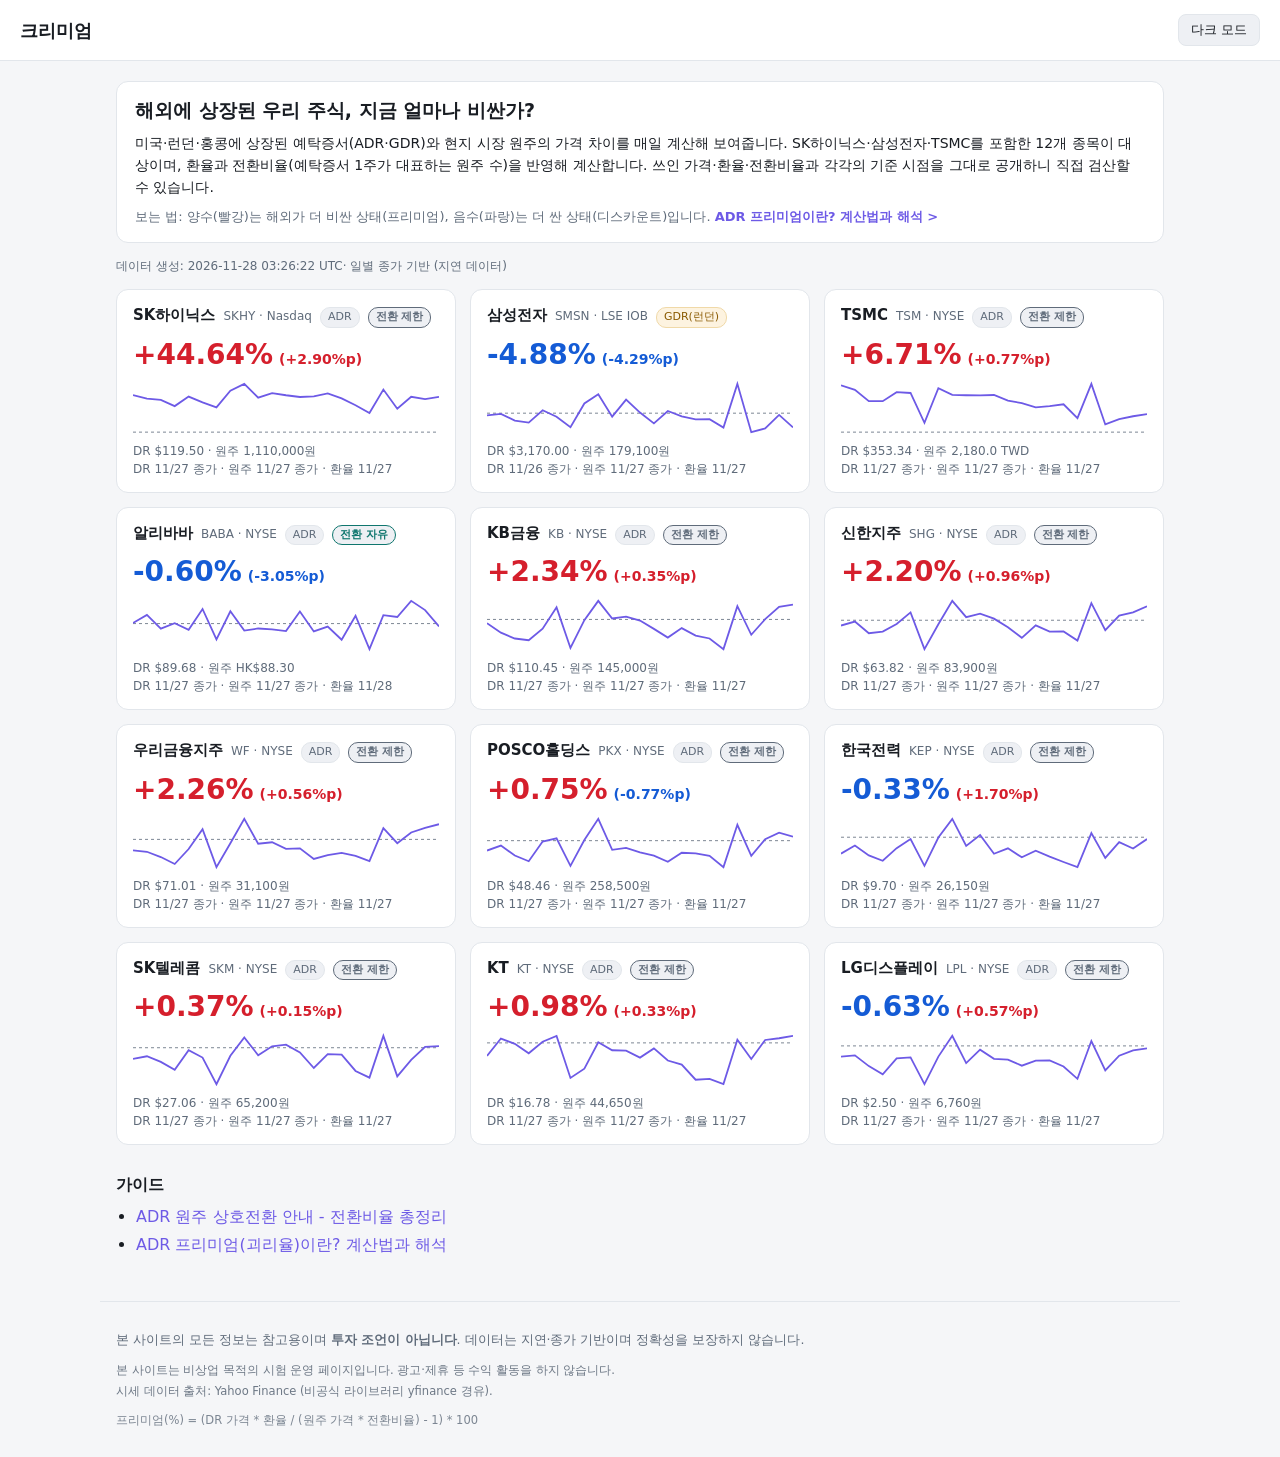
==== commit c4771577: "chore: full data update (2026-11-28T03:26)" ====
--- a/src/web/index.html
+++ b/src/web/index.html
@@ -43,20 +43,20 @@
 
 <main id="view" class="view">
 <section class="intro"><h1 class="intro-headline">해외에 상장된 우리 주식, 지금 얼마나 비싼가?</h1><p class="intro-body">미국·런던·홍콩에 상장된 예탁증서(ADR·GDR)와 현지 시장 원주의 가격 차이를 매일 계산해 보여줍니다. SK하이닉스·삼성전자·TSMC를 포함한 12개 종목이 대상이며, 환율과 전환비율(예탁증서 1주가 대표하는 원주 수)을 반영해 계산합니다. 쓰인 가격·환율·전환비율과 각각의 기준 시점을 그대로 공개하니 직접 검산할 수 있습니다.</p><p class="intro-reading">보는 법: 양수(빨강)는 해외가 더 비싼 상태(프리미엄), 음수(파랑)는 더 싼 상태(디스카운트)입니다. <a class="intro-link" href="guide/adr-premium/">ADR 프리미엄이란? 계산법과 해석 &gt;</a></p></section>
-<p class="updated-at">데이터 생성: 2026-11-27 22:23:49 UTC· 일별 종가 기반 (지연 데이터)</p>
+<p class="updated-at">데이터 생성: 2026-11-28 03:26:22 UTC· 일별 종가 기반 (지연 데이터)</p>
 <div class="card-grid">
-<a class="card" href="stocks/skhy/"><div class="card-head"><span class="card-name">SK하이닉스</span><span class="card-ticker">SKHY · Nasdaq</span><span class="badge">ADR</span><span class="badge conv-badge conv-badge-limited" title="DR을 원주로 바꾸는 방향만 자유롭고, 원주를 DR로 만드는 방향은 제한돼 괴리가 오래 유지될 수 있습니다">전환 제한</span></div><div class="card-premium pos">+43.51%<span class="card-delta pos" title="11/26 대비">(+1.76%p)</span></div><div class="card-spark"><svg viewBox="0 0 260 56" preserveAspectRatio="none" role="img" aria-label="최근 30일 프리미엄 추이"><line x1="0" x2="260" y1="52.14" y2="52.14" stroke="var(--zero-line)" stroke-width="1" stroke-dasharray="3 3" vector-effect="non-scaling-stroke"/><path d="M0.00 17.74 L11.82 15.10 L23.64 18.71 L35.45 19.96 L47.27 26.10 L59.09 16.60 L70.91 22.45 L82.73 27.40 L94.55 10.66 L106.36 3.86 L118.18 17.61 L130.00 13.10 L141.82 15.26 L153.64 16.99 L165.45 16.29 L177.27 13.37 L189.09 18.45 L200.91 25.28 L212.73 33.04 L224.55 9.55 L236.36 28.73 L248.18 16.74 L260.00 19.21" fill="none" stroke="var(--accent)" stroke-width="1.8" vector-effect="non-scaling-stroke"/></svg></div><div class="card-prices">DR $119.50 · 원주 1,110,000원</div><div class="card-asof">DR 11/27 종가 · 원주 11/27 종가 · 환율 11/27</div></a>
-<a class="card" href="stocks/smsn/"><div class="card-head"><span class="card-name">삼성전자</span><span class="card-ticker">SMSN · LSE IOB</span><span class="badge badge-gdr" title="이 종목은 미국 ADR가 아닌 런던증권거래소(IOB) 상장 글로벌 예탁증서(GDR)입니다. USD로 거래되며 프리미엄 계산 방식은 ADR와 동일합니다.">GDR(런던)</span></div><div class="card-premium neg">-1.04%<span class="card-delta pos" title="11/26 대비">(+4.50%p)</span></div><div class="card-spark"><svg viewBox="0 0 260 56" preserveAspectRatio="none" role="img" aria-label="최근 30일 프리미엄 추이"><line x1="0" x2="260" y1="33.18" y2="33.18" stroke="var(--zero-line)" stroke-width="1" stroke-dasharray="3 3" vector-effect="non-scaling-stroke"/><path d="M0.00 26.30 L11.82 35.48 L23.64 33.95 L35.45 40.56 L47.27 42.60 L59.09 30.21 L70.91 36.67 L82.73 47.27 L94.55 23.44 L106.36 14.21 L118.18 36.68 L130.00 19.61 L141.82 32.54 L153.64 43.42 L165.45 30.98 L177.27 36.29 L189.09 39.39 L200.91 39.19 L212.73 47.62 L224.55 3.86 L236.36 52.14 L248.18 48.49 L260.00 49.40" fill="none" stroke="var(--accent)" stroke-width="1.8" vector-effect="non-scaling-stroke"/></svg></div><div class="card-prices">DR $3,324.00 · 원주 179,100원</div><div class="card-asof">DR 11/27 종가 · 원주 11/27 종가 · 환율 11/27</div></a>
-<a class="card" href="stocks/tsm/"><div class="card-head"><span class="card-name">TSMC</span><span class="card-ticker">TSM · NYSE</span><span class="badge">ADR</span><span class="badge conv-badge conv-badge-limited" title="DR을 원주로 바꾸는 방향만 자유롭고, 원주를 DR로 만드는 방향은 제한돼 괴리가 오래 유지될 수 있습니다">전환 제한</span></div><div class="card-premium pos">+6.91%<span class="card-delta pos" title="11/26 대비">(+0.97%p)</span></div><div class="card-spark"><svg viewBox="0 0 260 56" preserveAspectRatio="none" role="img" aria-label="최근 30일 프리미엄 추이"><line x1="0" x2="260" y1="52.14" y2="52.14" stroke="var(--zero-line)" stroke-width="1" stroke-dasharray="3 3" vector-effect="non-scaling-stroke"/><path d="M0.00 3.86 L11.82 6.24 L23.64 10.78 L35.45 21.74 L47.27 21.86 L59.09 13.01 L70.91 13.83 L82.73 43.04 L94.55 9.10 L106.36 15.69 L118.18 16.06 L130.00 16.15 L141.82 15.78 L153.64 21.32 L165.45 23.72 L177.27 27.86 L189.09 26.65 L200.91 24.86 L212.73 38.38 L224.55 4.89 L236.36 44.61 L248.18 39.47 L260.00 36.60" fill="none" stroke="var(--accent)" stroke-width="1.8" vector-effect="non-scaling-stroke"/></svg></div><div class="card-prices">DR $353.34 · 원주 2,180.0 TWD</div><div class="card-asof">DR 11/27 종가 · 원주 11/27 종가 · 환율 11/27</div></a>
-<a class="card" href="stocks/baba/"><div class="card-head"><span class="card-name">알리바바</span><span class="card-ticker">BABA · NYSE</span><span class="badge">ADR</span><span class="badge conv-badge conv-badge-free" title="원주와 DR 사이 양방향 전환이 자유로워 괴리가 작게 유지됩니다">전환 자유</span></div><div class="card-premium neg">-0.60%<span class="card-delta neg" title="11/26 대비">(-3.05%p)</span></div><div class="card-spark"><svg viewBox="0 0 260 56" preserveAspectRatio="none" role="img" aria-label="최근 30일 프리미엄 추이"><line x1="0" x2="260" y1="26.59" y2="26.59" stroke="var(--zero-line)" stroke-width="1" stroke-dasharray="3 3" vector-effect="non-scaling-stroke"/><path d="M0.00 19.21 L11.82 26.05 L23.64 17.94 L35.45 31.70 L47.27 26.21 L59.09 32.78 L70.91 11.99 L82.73 42.38 L94.55 14.28 L106.36 33.63 L118.18 31.48 L130.00 32.34 L141.82 34.08 L153.64 14.46 L165.45 34.43 L177.27 29.58 L189.09 42.76 L200.91 18.75 L212.73 52.14 L224.55 18.17 L236.36 20.01 L248.18 3.86 L260.00 13.11" fill="none" stroke="var(--accent)" stroke-width="1.8" vector-effect="non-scaling-stroke"/></svg></div><div class="card-prices">DR $89.68 · 원주 HK$88.30</div><div class="card-asof">DR 11/27 종가 · 원주 11/27 종가 · 환율 11/27</div></a>
-<a class="card" href="stocks/kb/"><div class="card-head"><span class="card-name">KB금융</span><span class="card-ticker">KB · NYSE</span><span class="badge">ADR</span><span class="badge conv-badge conv-badge-limited" title="DR을 원주로 바꾸는 방향만 자유롭고, 원주를 DR로 만드는 방향은 제한돼 괴리가 오래 유지될 수 있습니다">전환 제한</span></div><div class="card-premium pos">+1.54%<span class="card-delta neg" title="11/26 대비">(-0.46%p)</span></div><div class="card-spark"><svg viewBox="0 0 260 56" preserveAspectRatio="none" role="img" aria-label="최근 30일 프리미엄 추이"><line x1="0" x2="260" y1="22.43" y2="22.43" stroke="var(--zero-line)" stroke-width="1" stroke-dasharray="3 3" vector-effect="non-scaling-stroke"/><path d="M0.00 16.30 L11.82 26.16 L23.64 35.70 L35.45 41.51 L47.27 43.21 L59.09 31.67 L70.91 10.34 L82.73 50.97 L94.55 23.16 L106.36 3.86 L118.18 21.48 L130.00 19.62 L141.82 23.60 L153.64 31.89 L165.45 40.60 L177.27 31.09 L189.09 38.53 L200.91 41.49 L212.73 52.14 L224.55 9.14 L236.36 37.77 L248.18 22.17 L260.00 9.87" fill="none" stroke="var(--accent)" stroke-width="1.8" vector-effect="non-scaling-stroke"/></svg></div><div class="card-prices">DR $110.45 · 원주 145,000원</div><div class="card-asof">DR 11/27 종가 · 원주 11/27 종가 · 환율 11/27</div></a>
-<a class="card" href="stocks/shg/"><div class="card-head"><span class="card-name">신한지주</span><span class="card-ticker">SHG · NYSE</span><span class="badge">ADR</span><span class="badge conv-badge conv-badge-limited" title="DR을 원주로 바꾸는 방향만 자유롭고, 원주를 DR로 만드는 방향은 제한돼 괴리가 오래 유지될 수 있습니다">전환 제한</span></div><div class="card-premium pos">+1.40%<span class="card-delta pos" title="11/26 대비">(+0.16%p)</span></div><div class="card-spark"><svg viewBox="0 0 260 56" preserveAspectRatio="none" role="img" aria-label="최근 30일 프리미엄 추이"><line x1="0" x2="260" y1="23.24" y2="23.24" stroke="var(--zero-line)" stroke-width="1" stroke-dasharray="3 3" vector-effect="non-scaling-stroke"/><path d="M0.00 27.40 L11.82 28.54 L23.64 24.56 L35.45 36.26 L47.27 34.59 L59.09 26.94 L70.91 15.40 L82.73 52.14 L94.55 27.22 L106.36 3.86 L118.18 20.19 L130.00 16.74 L141.82 21.65 L153.64 30.18 L165.45 40.83 L177.27 28.36 L189.09 34.55 L200.91 34.38 L212.73 43.53 L224.55 6.18 L236.36 33.12 L248.18 18.57 L260.00 15.40" fill="none" stroke="var(--accent)" stroke-width="1.8" vector-effect="non-scaling-stroke"/></svg></div><div class="card-prices">DR $63.82 · 원주 83,900원</div><div class="card-asof">DR 11/27 종가 · 원주 11/27 종가 · 환율 11/27</div></a>
-<a class="card" href="stocks/wf/"><div class="card-head"><span class="card-name">우리금융지주</span><span class="card-ticker">WF · NYSE</span><span class="badge">ADR</span><span class="badge conv-badge conv-badge-limited" title="DR을 원주로 바꾸는 방향만 자유롭고, 원주를 DR로 만드는 방향은 제한돼 괴리가 오래 유지될 수 있습니다">전환 제한</span></div><div class="card-premium pos">+1.45%<span class="card-delta neg" title="11/26 대비">(-0.24%p)</span></div><div class="card-spark"><svg viewBox="0 0 260 56" preserveAspectRatio="none" role="img" aria-label="최근 30일 프리미엄 추이"><line x1="0" x2="260" y1="24.39" y2="24.39" stroke="var(--zero-line)" stroke-width="1" stroke-dasharray="3 3" vector-effect="non-scaling-stroke"/><path d="M0.00 25.14 L11.82 35.41 L23.64 36.78 L35.45 42.04 L47.27 49.00 L59.09 33.99 L70.91 14.17 L82.73 52.14 L94.55 28.19 L106.36 3.86 L118.18 28.73 L130.00 27.28 L141.82 33.83 L153.64 33.34 L165.45 43.94 L177.27 40.23 L189.09 37.94 L200.91 40.81 L212.73 46.03 L224.55 13.19 L236.36 28.17 L248.18 17.48 L260.00 12.95" fill="none" stroke="var(--accent)" stroke-width="1.8" vector-effect="non-scaling-stroke"/></svg></div><div class="card-prices">DR $71.01 · 원주 31,100원</div><div class="card-asof">DR 11/27 종가 · 원주 11/27 종가 · 환율 11/27</div></a>
-<a class="card" href="stocks/pkx/"><div class="card-head"><span class="card-name">POSCO홀딩스</span><span class="card-ticker">PKX · NYSE</span><span class="badge">ADR</span><span class="badge conv-badge conv-badge-limited" title="DR을 원주로 바꾸는 방향만 자유롭고, 원주를 DR로 만드는 방향은 제한돼 괴리가 오래 유지될 수 있습니다">전환 제한</span></div><div class="card-premium neg">-0.04%<span class="card-delta neg" title="11/26 대비">(-1.56%p)</span></div><div class="card-spark"><svg viewBox="0 0 260 56" preserveAspectRatio="none" role="img" aria-label="최근 30일 프리미엄 추이"><line x1="0" x2="260" y1="25.66" y2="25.66" stroke="var(--zero-line)" stroke-width="1" stroke-dasharray="3 3" vector-effect="non-scaling-stroke"/><path d="M0.00 26.52 L11.82 35.58 L23.64 30.57 L35.45 40.52 L47.27 46.26 L59.09 26.54 L70.91 23.40 L82.73 50.83 L94.55 25.06 L106.36 3.86 L118.18 34.86 L130.00 32.88 L141.82 37.39 L153.64 40.62 L165.45 46.78 L177.27 37.73 L189.09 38.33 L200.91 40.80 L212.73 52.14 L224.55 9.76 L236.36 40.92 L248.18 24.17 L260.00 17.63" fill="none" stroke="var(--accent)" stroke-width="1.8" vector-effect="non-scaling-stroke"/></svg></div><div class="card-prices">DR $48.46 · 원주 258,500원</div><div class="card-asof">DR 11/27 종가 · 원주 11/27 종가 · 환율 11/27</div></a>
-<a class="card" href="stocks/kep/"><div class="card-head"><span class="card-name">한국전력</span><span class="card-ticker">KEP · NYSE</span><span class="badge">ADR</span><span class="badge conv-badge conv-badge-limited" title="DR을 원주로 바꾸는 방향만 자유롭고, 원주를 DR로 만드는 방향은 제한돼 괴리가 오래 유지될 수 있습니다">전환 제한</span></div><div class="card-premium neg">-1.11%<span class="card-delta pos" title="11/26 대비">(+0.92%p)</span></div><div class="card-spark"><svg viewBox="0 0 260 56" preserveAspectRatio="none" role="img" aria-label="최근 30일 프리미엄 추이"><line x1="0" x2="260" y1="22.22" y2="22.22" stroke="var(--zero-line)" stroke-width="1" stroke-dasharray="3 3" vector-effect="non-scaling-stroke"/><path d="M0.00 23.88 L11.82 38.66 L23.64 30.55 L35.45 40.46 L47.27 45.76 L59.09 33.16 L70.91 24.06 L82.73 50.84 L94.55 22.55 L106.36 3.86 L118.18 30.85 L130.00 20.03 L141.82 38.77 L153.64 33.32 L165.45 42.33 L177.27 35.70 L189.09 41.56 L200.91 47.01 L212.73 52.14 L224.55 18.13 L236.36 42.96 L248.18 27.17 L260.00 33.56" fill="none" stroke="var(--accent)" stroke-width="1.8" vector-effect="non-scaling-stroke"/></svg></div><div class="card-prices">DR $9.70 · 원주 26,150원</div><div class="card-asof">DR 11/27 종가 · 원주 11/27 종가 · 환율 11/27</div></a>
-<a class="card" href="stocks/skm/"><div class="card-head"><span class="card-name">SK텔레콤</span><span class="card-ticker">SKM · NYSE</span><span class="badge">ADR</span><span class="badge conv-badge conv-badge-limited" title="DR을 원주로 바꾸는 방향만 자유롭고, 원주를 DR로 만드는 방향은 제한돼 괴리가 오래 유지될 수 있습니다">전환 제한</span></div><div class="card-premium neg">-0.42%<span class="card-delta neg" title="11/26 대비">(-0.63%p)</span></div><div class="card-spark"><svg viewBox="0 0 260 56" preserveAspectRatio="none" role="img" aria-label="최근 30일 프리미엄 추이"><line x1="0" x2="260" y1="15.72" y2="15.72" stroke="var(--zero-line)" stroke-width="1" stroke-dasharray="3 3" vector-effect="non-scaling-stroke"/><path d="M0.00 6.66 L11.82 26.83 L23.64 24.29 L35.45 29.90 L47.27 37.87 L59.09 18.17 L70.91 25.57 L82.73 52.14 L94.55 23.81 L106.36 5.39 L118.18 23.19 L130.00 14.31 L141.82 12.71 L153.64 20.38 L165.45 35.99 L177.27 22.12 L189.09 22.56 L200.91 38.94 L212.73 45.64 L224.55 3.86 L236.36 44.41 L248.18 27.90 L260.00 14.78" fill="none" stroke="var(--accent)" stroke-width="1.8" vector-effect="non-scaling-stroke"/></svg></div><div class="card-prices">DR $27.06 · 원주 65,200원</div><div class="card-asof">DR 11/27 종가 · 원주 11/27 종가 · 환율 11/27</div></a>
-<a class="card" href="stocks/kt/"><div class="card-head"><span class="card-name">KT</span><span class="card-ticker">KT · NYSE</span><span class="badge">ADR</span><span class="badge conv-badge conv-badge-limited" title="DR을 원주로 바꾸는 방향만 자유롭고, 원주를 DR로 만드는 방향은 제한돼 괴리가 오래 유지될 수 있습니다">전환 제한</span></div><div class="card-premium pos">+0.19%<span class="card-delta neg" title="11/26 대비">(-0.46%p)</span></div><div class="card-spark"><svg viewBox="0 0 260 56" preserveAspectRatio="none" role="img" aria-label="최근 30일 프리미엄 추이"><line x1="0" x2="260" y1="10.85" y2="10.85" stroke="var(--zero-line)" stroke-width="1" stroke-dasharray="3 3" vector-effect="non-scaling-stroke"/><path d="M0.00 12.16 L11.82 23.82 L23.64 6.52 L35.45 11.77 L47.27 21.23 L59.09 9.66 L70.91 3.86 L82.73 45.91 L94.55 36.64 L106.36 10.22 L118.18 18.22 L130.00 18.58 L141.82 25.58 L153.64 16.41 L165.45 28.52 L177.27 32.64 L189.09 47.72 L200.91 46.93 L212.73 52.14 L224.55 7.70 L236.36 26.98 L248.18 7.94 L260.00 6.21" fill="none" stroke="var(--accent)" stroke-width="1.8" vector-effect="non-scaling-stroke"/></svg></div><div class="card-prices">DR $16.78 · 원주 44,650원</div><div class="card-asof">DR 11/27 종가 · 원주 11/27 종가 · 환율 11/27</div></a>
-<a class="card" href="stocks/lpl/"><div class="card-head"><span class="card-name">LG디스플레이</span><span class="card-ticker">LPL · NYSE</span><span class="badge">ADR</span><span class="badge conv-badge conv-badge-limited" title="DR을 원주로 바꾸는 방향만 자유롭고, 원주를 DR로 만드는 방향은 제한돼 괴리가 오래 유지될 수 있습니다">전환 제한</span></div><div class="card-premium neg">-1.41%<span class="card-delta neg" title="11/26 대비">(-0.21%p)</span></div><div class="card-spark"><svg viewBox="0 0 260 56" preserveAspectRatio="none" role="img" aria-label="최근 30일 프리미엄 추이"><line x1="0" x2="260" y1="13.90" y2="13.90" stroke="var(--zero-line)" stroke-width="1" stroke-dasharray="3 3" vector-effect="non-scaling-stroke"/><path d="M0.00 20.75 L11.82 24.69 L23.64 23.35 L35.45 34.11 L47.27 42.33 L59.09 26.36 L70.91 25.43 L82.73 52.14 L94.55 24.61 L106.36 3.86 L118.18 31.05 L130.00 17.64 L141.82 26.82 L153.64 27.65 L165.45 33.66 L177.27 28.64 L189.09 28.50 L200.91 34.53 L212.73 46.82 L224.55 8.99 L236.36 38.31 L248.18 23.69 L260.00 18.45" fill="none" stroke="var(--accent)" stroke-width="1.8" vector-effect="non-scaling-stroke"/></svg></div><div class="card-prices">DR $2.50 · 원주 6,760원</div><div class="card-asof">DR 11/27 종가 · 원주 11/27 종가 · 환율 11/27</div></a>
+<a class="card" href="stocks/skhy/"><div class="card-head"><span class="card-name">SK하이닉스</span><span class="card-ticker">SKHY · Nasdaq</span><span class="badge">ADR</span><span class="badge conv-badge conv-badge-limited" title="DR을 원주로 바꾸는 방향만 자유롭고, 원주를 DR로 만드는 방향은 제한돼 괴리가 오래 유지될 수 있습니다">전환 제한</span></div><div class="card-premium pos">+44.64%<span class="card-delta pos" title="11/26 대비">(+2.90%p)</span></div><div class="card-spark"><svg viewBox="0 0 260 56" preserveAspectRatio="none" role="img" aria-label="최근 30일 프리미엄 추이"><line x1="0" x2="260" y1="52.14" y2="52.14" stroke="var(--zero-line)" stroke-width="1" stroke-dasharray="3 3" vector-effect="non-scaling-stroke"/><path d="M0.00 15.10 L11.82 18.71 L23.64 19.96 L35.45 26.10 L47.27 16.60 L59.09 22.45 L70.91 27.40 L82.73 10.66 L94.55 3.86 L106.36 17.61 L118.18 13.10 L130.00 15.26 L141.82 16.99 L153.64 16.29 L165.45 13.37 L177.27 18.45 L189.09 25.28 L200.91 33.04 L212.73 9.55 L224.55 28.73 L236.36 16.74 L248.18 19.21 L260.00 16.92" fill="none" stroke="var(--accent)" stroke-width="1.8" vector-effect="non-scaling-stroke"/></svg></div><div class="card-prices">DR $119.50 · 원주 1,110,000원</div><div class="card-asof">DR 11/27 종가 · 원주 11/27 종가 · 환율 11/27</div></a>
+<a class="card" href="stocks/smsn/"><div class="card-head"><span class="card-name">삼성전자</span><span class="card-ticker">SMSN · LSE IOB</span><span class="badge badge-gdr" title="이 종목은 미국 ADR가 아닌 런던증권거래소(IOB) 상장 글로벌 예탁증서(GDR)입니다. USD로 거래되며 프리미엄 계산 방식은 ADR와 동일합니다.">GDR(런던)</span></div><div class="card-premium neg">-4.88%<span class="card-delta neg" title="11/26 대비">(-4.29%p)</span></div><div class="card-spark"><svg viewBox="0 0 260 56" preserveAspectRatio="none" role="img" aria-label="최근 30일 프리미엄 추이"><line x1="0" x2="260" y1="33.18" y2="33.18" stroke="var(--zero-line)" stroke-width="1" stroke-dasharray="3 3" vector-effect="non-scaling-stroke"/><path d="M0.00 35.48 L11.82 33.95 L23.64 40.56 L35.45 42.60 L47.27 30.21 L59.09 36.67 L70.91 47.27 L82.73 23.44 L94.55 14.21 L106.36 36.68 L118.18 19.61 L130.00 32.54 L141.82 43.42 L153.64 30.98 L165.45 36.29 L177.27 39.39 L189.09 39.19 L200.91 47.62 L212.73 3.86 L224.55 52.14 L236.36 48.49 L248.18 34.91 L260.00 47.45" fill="none" stroke="var(--accent)" stroke-width="1.8" vector-effect="non-scaling-stroke"/></svg></div><div class="card-prices">DR $3,170.00 · 원주 179,100원</div><div class="card-asof">DR 11/26 종가 · 원주 11/27 종가 · 환율 11/27</div></a>
+<a class="card" href="stocks/tsm/"><div class="card-head"><span class="card-name">TSMC</span><span class="card-ticker">TSM · NYSE</span><span class="badge">ADR</span><span class="badge conv-badge conv-badge-limited" title="DR을 원주로 바꾸는 방향만 자유롭고, 원주를 DR로 만드는 방향은 제한돼 괴리가 오래 유지될 수 있습니다">전환 제한</span></div><div class="card-premium pos">+6.71%<span class="card-delta pos" title="11/26 대비">(+0.77%p)</span></div><div class="card-spark"><svg viewBox="0 0 260 56" preserveAspectRatio="none" role="img" aria-label="최근 30일 프리미엄 추이"><line x1="0" x2="260" y1="52.14" y2="52.14" stroke="var(--zero-line)" stroke-width="1" stroke-dasharray="3 3" vector-effect="non-scaling-stroke"/><path d="M0.00 5.24 L11.82 9.88 L23.64 21.08 L35.45 21.20 L47.27 12.16 L59.09 12.99 L70.91 42.85 L82.73 8.16 L94.55 14.89 L106.36 15.27 L118.18 15.37 L130.00 14.99 L141.82 20.64 L153.64 23.10 L165.45 27.33 L177.27 26.09 L189.09 24.27 L200.91 38.08 L212.73 3.86 L224.55 44.45 L236.36 39.20 L248.18 36.26 L260.00 34.20" fill="none" stroke="var(--accent)" stroke-width="1.8" vector-effect="non-scaling-stroke"/></svg></div><div class="card-prices">DR $353.34 · 원주 2,180.0 TWD</div><div class="card-asof">DR 11/27 종가 · 원주 11/27 종가 · 환율 11/27</div></a>
+<a class="card" href="stocks/baba/"><div class="card-head"><span class="card-name">알리바바</span><span class="card-ticker">BABA · NYSE</span><span class="badge">ADR</span><span class="badge conv-badge conv-badge-free" title="원주와 DR 사이 양방향 전환이 자유로워 괴리가 작게 유지됩니다">전환 자유</span></div><div class="card-premium neg">-0.60%<span class="card-delta neg" title="11/26 대비">(-3.05%p)</span></div><div class="card-spark"><svg viewBox="0 0 260 56" preserveAspectRatio="none" role="img" aria-label="최근 30일 프리미엄 추이"><line x1="0" x2="260" y1="26.59" y2="26.59" stroke="var(--zero-line)" stroke-width="1" stroke-dasharray="3 3" vector-effect="non-scaling-stroke"/><path d="M0.00 26.05 L11.82 17.94 L23.64 31.70 L35.45 26.21 L47.27 32.78 L59.09 11.99 L70.91 42.38 L82.73 14.28 L94.55 33.63 L106.36 31.48 L118.18 32.34 L130.00 34.08 L141.82 14.46 L153.64 34.43 L165.45 29.58 L177.27 42.76 L189.09 18.75 L200.91 52.14 L212.73 18.17 L224.55 20.01 L236.36 3.86 L248.18 13.11 L260.00 29.42" fill="none" stroke="var(--accent)" stroke-width="1.8" vector-effect="non-scaling-stroke"/></svg></div><div class="card-prices">DR $89.68 · 원주 HK$88.30</div><div class="card-asof">DR 11/27 종가 · 원주 11/27 종가 · 환율 11/28</div></a>
+<a class="card" href="stocks/kb/"><div class="card-head"><span class="card-name">KB금융</span><span class="card-ticker">KB · NYSE</span><span class="badge">ADR</span><span class="badge conv-badge conv-badge-limited" title="DR을 원주로 바꾸는 방향만 자유롭고, 원주를 DR로 만드는 방향은 제한돼 괴리가 오래 유지될 수 있습니다">전환 제한</span></div><div class="card-premium pos">+2.34%<span class="card-delta pos" title="11/26 대비">(+0.35%p)</span></div><div class="card-spark"><svg viewBox="0 0 260 56" preserveAspectRatio="none" role="img" aria-label="최근 30일 프리미엄 추이"><line x1="0" x2="260" y1="22.43" y2="22.43" stroke="var(--zero-line)" stroke-width="1" stroke-dasharray="3 3" vector-effect="non-scaling-stroke"/><path d="M0.00 26.16 L11.82 35.70 L23.64 41.51 L35.45 43.21 L47.27 31.67 L59.09 10.34 L70.91 50.97 L82.73 23.16 L94.55 3.86 L106.36 21.48 L118.18 19.62 L130.00 23.60 L141.82 31.89 L153.64 40.60 L165.45 31.09 L177.27 38.53 L189.09 41.49 L200.91 52.14 L212.73 9.14 L224.55 37.77 L236.36 22.17 L248.18 9.87 L260.00 7.69" fill="none" stroke="var(--accent)" stroke-width="1.8" vector-effect="non-scaling-stroke"/></svg></div><div class="card-prices">DR $110.45 · 원주 145,000원</div><div class="card-asof">DR 11/27 종가 · 원주 11/27 종가 · 환율 11/27</div></a>
+<a class="card" href="stocks/shg/"><div class="card-head"><span class="card-name">신한지주</span><span class="card-ticker">SHG · NYSE</span><span class="badge">ADR</span><span class="badge conv-badge conv-badge-limited" title="DR을 원주로 바꾸는 방향만 자유롭고, 원주를 DR로 만드는 방향은 제한돼 괴리가 오래 유지될 수 있습니다">전환 제한</span></div><div class="card-premium pos">+2.20%<span class="card-delta pos" title="11/26 대비">(+0.96%p)</span></div><div class="card-spark"><svg viewBox="0 0 260 56" preserveAspectRatio="none" role="img" aria-label="최근 30일 프리미엄 추이"><line x1="0" x2="260" y1="23.24" y2="23.24" stroke="var(--zero-line)" stroke-width="1" stroke-dasharray="3 3" vector-effect="non-scaling-stroke"/><path d="M0.00 28.54 L11.82 24.56 L23.64 36.26 L35.45 34.59 L47.27 26.94 L59.09 15.40 L70.91 52.14 L82.73 27.22 L94.55 3.86 L106.36 20.19 L118.18 16.74 L130.00 21.65 L141.82 30.18 L153.64 40.83 L165.45 28.36 L177.27 34.55 L189.09 34.38 L200.91 43.53 L212.73 6.18 L224.55 33.12 L236.36 18.57 L248.18 15.40 L260.00 9.32" fill="none" stroke="var(--accent)" stroke-width="1.8" vector-effect="non-scaling-stroke"/></svg></div><div class="card-prices">DR $63.82 · 원주 83,900원</div><div class="card-asof">DR 11/27 종가 · 원주 11/27 종가 · 환율 11/27</div></a>
+<a class="card" href="stocks/wf/"><div class="card-head"><span class="card-name">우리금융지주</span><span class="card-ticker">WF · NYSE</span><span class="badge">ADR</span><span class="badge conv-badge conv-badge-limited" title="DR을 원주로 바꾸는 방향만 자유롭고, 원주를 DR로 만드는 방향은 제한돼 괴리가 오래 유지될 수 있습니다">전환 제한</span></div><div class="card-premium pos">+2.26%<span class="card-delta pos" title="11/26 대비">(+0.56%p)</span></div><div class="card-spark"><svg viewBox="0 0 260 56" preserveAspectRatio="none" role="img" aria-label="최근 30일 프리미엄 추이"><line x1="0" x2="260" y1="24.39" y2="24.39" stroke="var(--zero-line)" stroke-width="1" stroke-dasharray="3 3" vector-effect="non-scaling-stroke"/><path d="M0.00 35.41 L11.82 36.78 L23.64 42.04 L35.45 49.00 L47.27 33.99 L59.09 14.17 L70.91 52.14 L82.73 28.19 L94.55 3.86 L106.36 28.73 L118.18 27.28 L130.00 33.83 L141.82 33.34 L153.64 43.94 L165.45 40.23 L177.27 37.94 L189.09 40.81 L200.91 46.03 L212.73 13.19 L224.55 28.17 L236.36 17.48 L248.18 12.95 L260.00 9.20" fill="none" stroke="var(--accent)" stroke-width="1.8" vector-effect="non-scaling-stroke"/></svg></div><div class="card-prices">DR $71.01 · 원주 31,100원</div><div class="card-asof">DR 11/27 종가 · 원주 11/27 종가 · 환율 11/27</div></a>
+<a class="card" href="stocks/pkx/"><div class="card-head"><span class="card-name">POSCO홀딩스</span><span class="card-ticker">PKX · NYSE</span><span class="badge">ADR</span><span class="badge conv-badge conv-badge-limited" title="DR을 원주로 바꾸는 방향만 자유롭고, 원주를 DR로 만드는 방향은 제한돼 괴리가 오래 유지될 수 있습니다">전환 제한</span></div><div class="card-premium pos">+0.75%<span class="card-delta neg" title="11/26 대비">(-0.77%p)</span></div><div class="card-spark"><svg viewBox="0 0 260 56" preserveAspectRatio="none" role="img" aria-label="최근 30일 프리미엄 추이"><line x1="0" x2="260" y1="25.66" y2="25.66" stroke="var(--zero-line)" stroke-width="1" stroke-dasharray="3 3" vector-effect="non-scaling-stroke"/><path d="M0.00 35.58 L11.82 30.57 L23.64 40.52 L35.45 46.26 L47.27 26.54 L59.09 23.40 L70.91 50.83 L82.73 25.06 L94.55 3.86 L106.36 34.86 L118.18 32.88 L130.00 37.39 L141.82 40.62 L153.64 46.78 L165.45 37.73 L177.27 38.33 L189.09 40.80 L200.91 52.14 L212.73 9.76 L224.55 40.92 L236.36 24.17 L248.18 17.63 L260.00 21.70" fill="none" stroke="var(--accent)" stroke-width="1.8" vector-effect="non-scaling-stroke"/></svg></div><div class="card-prices">DR $48.46 · 원주 258,500원</div><div class="card-asof">DR 11/27 종가 · 원주 11/27 종가 · 환율 11/27</div></a>
+<a class="card" href="stocks/kep/"><div class="card-head"><span class="card-name">한국전력</span><span class="card-ticker">KEP · NYSE</span><span class="badge">ADR</span><span class="badge conv-badge conv-badge-limited" title="DR을 원주로 바꾸는 방향만 자유롭고, 원주를 DR로 만드는 방향은 제한돼 괴리가 오래 유지될 수 있습니다">전환 제한</span></div><div class="card-premium neg">-0.33%<span class="card-delta pos" title="11/26 대비">(+1.70%p)</span></div><div class="card-spark"><svg viewBox="0 0 260 56" preserveAspectRatio="none" role="img" aria-label="최근 30일 프리미엄 추이"><line x1="0" x2="260" y1="22.22" y2="22.22" stroke="var(--zero-line)" stroke-width="1" stroke-dasharray="3 3" vector-effect="non-scaling-stroke"/><path d="M0.00 38.66 L11.82 30.55 L23.64 40.46 L35.45 45.76 L47.27 33.16 L59.09 24.06 L70.91 50.84 L82.73 22.55 L94.55 3.86 L106.36 30.85 L118.18 20.03 L130.00 38.77 L141.82 33.32 L153.64 42.33 L165.45 35.70 L177.27 41.56 L189.09 47.01 L200.91 52.14 L212.73 18.13 L224.55 42.96 L236.36 27.17 L248.18 33.56 L260.00 24.05" fill="none" stroke="var(--accent)" stroke-width="1.8" vector-effect="non-scaling-stroke"/></svg></div><div class="card-prices">DR $9.70 · 원주 26,150원</div><div class="card-asof">DR 11/27 종가 · 원주 11/27 종가 · 환율 11/27</div></a>
+<a class="card" href="stocks/skm/"><div class="card-head"><span class="card-name">SK텔레콤</span><span class="card-ticker">SKM · NYSE</span><span class="badge">ADR</span><span class="badge conv-badge conv-badge-limited" title="DR을 원주로 바꾸는 방향만 자유롭고, 원주를 DR로 만드는 방향은 제한돼 괴리가 오래 유지될 수 있습니다">전환 제한</span></div><div class="card-premium pos">+0.37%<span class="card-delta pos" title="11/26 대비">(+0.15%p)</span></div><div class="card-spark"><svg viewBox="0 0 260 56" preserveAspectRatio="none" role="img" aria-label="최근 30일 프리미엄 추이"><line x1="0" x2="260" y1="15.72" y2="15.72" stroke="var(--zero-line)" stroke-width="1" stroke-dasharray="3 3" vector-effect="non-scaling-stroke"/><path d="M0.00 26.83 L11.82 24.29 L23.64 29.90 L35.45 37.87 L47.27 18.17 L59.09 25.57 L70.91 52.14 L82.73 23.81 L94.55 5.39 L106.36 23.19 L118.18 14.31 L130.00 12.71 L141.82 20.38 L153.64 35.99 L165.45 22.12 L177.27 22.56 L189.09 38.94 L200.91 45.64 L212.73 3.86 L224.55 44.41 L236.36 27.90 L248.18 14.78 L260.00 14.13" fill="none" stroke="var(--accent)" stroke-width="1.8" vector-effect="non-scaling-stroke"/></svg></div><div class="card-prices">DR $27.06 · 원주 65,200원</div><div class="card-asof">DR 11/27 종가 · 원주 11/27 종가 · 환율 11/27</div></a>
+<a class="card" href="stocks/kt/"><div class="card-head"><span class="card-name">KT</span><span class="card-ticker">KT · NYSE</span><span class="badge">ADR</span><span class="badge conv-badge conv-badge-limited" title="DR을 원주로 바꾸는 방향만 자유롭고, 원주를 DR로 만드는 방향은 제한돼 괴리가 오래 유지될 수 있습니다">전환 제한</span></div><div class="card-premium pos">+0.98%<span class="card-delta pos" title="11/26 대비">(+0.33%p)</span></div><div class="card-spark"><svg viewBox="0 0 260 56" preserveAspectRatio="none" role="img" aria-label="최근 30일 프리미엄 추이"><line x1="0" x2="260" y1="10.89" y2="10.89" stroke="var(--zero-line)" stroke-width="1" stroke-dasharray="3 3" vector-effect="non-scaling-stroke"/><path d="M0.00 23.84 L11.82 6.55 L23.64 11.80 L35.45 21.26 L47.27 9.69 L59.09 3.90 L70.91 45.91 L82.73 36.65 L94.55 10.26 L106.36 18.25 L118.18 18.61 L130.00 25.60 L141.82 16.44 L153.64 28.54 L165.45 32.65 L177.27 47.72 L189.09 46.93 L200.91 52.14 L212.73 7.74 L224.55 27.00 L236.36 7.98 L248.18 6.24 L260.00 3.86" fill="none" stroke="var(--accent)" stroke-width="1.8" vector-effect="non-scaling-stroke"/></svg></div><div class="card-prices">DR $16.78 · 원주 44,650원</div><div class="card-asof">DR 11/27 종가 · 원주 11/27 종가 · 환율 11/27</div></a>
+<a class="card" href="stocks/lpl/"><div class="card-head"><span class="card-name">LG디스플레이</span><span class="card-ticker">LPL · NYSE</span><span class="badge">ADR</span><span class="badge conv-badge conv-badge-limited" title="DR을 원주로 바꾸는 방향만 자유롭고, 원주를 DR로 만드는 방향은 제한돼 괴리가 오래 유지될 수 있습니다">전환 제한</span></div><div class="card-premium neg">-0.63%<span class="card-delta pos" title="11/26 대비">(+0.57%p)</span></div><div class="card-spark"><svg viewBox="0 0 260 56" preserveAspectRatio="none" role="img" aria-label="최근 30일 프리미엄 추이"><line x1="0" x2="260" y1="13.90" y2="13.90" stroke="var(--zero-line)" stroke-width="1" stroke-dasharray="3 3" vector-effect="non-scaling-stroke"/><path d="M0.00 24.69 L11.82 23.35 L23.64 34.11 L35.45 42.33 L47.27 26.36 L59.09 25.43 L70.91 52.14 L82.73 24.61 L94.55 3.86 L106.36 31.05 L118.18 17.64 L130.00 26.82 L141.82 27.65 L153.64 33.66 L165.45 28.64 L177.27 28.50 L189.09 34.53 L200.91 46.82 L212.73 8.99 L224.55 38.31 L236.36 23.69 L248.18 18.45 L260.00 16.28" fill="none" stroke="var(--accent)" stroke-width="1.8" vector-effect="non-scaling-stroke"/></svg></div><div class="card-prices">DR $2.50 · 원주 6,760원</div><div class="card-asof">DR 11/27 종가 · 원주 11/27 종가 · 환율 11/27</div></a>
 </div>
 <section class="guide-list"><h2>가이드</h2><ul>
 <li><a href="guide/adr-conversion/">ADR 원주 상호전환 안내 - 전환비율 총정리</a></li>
